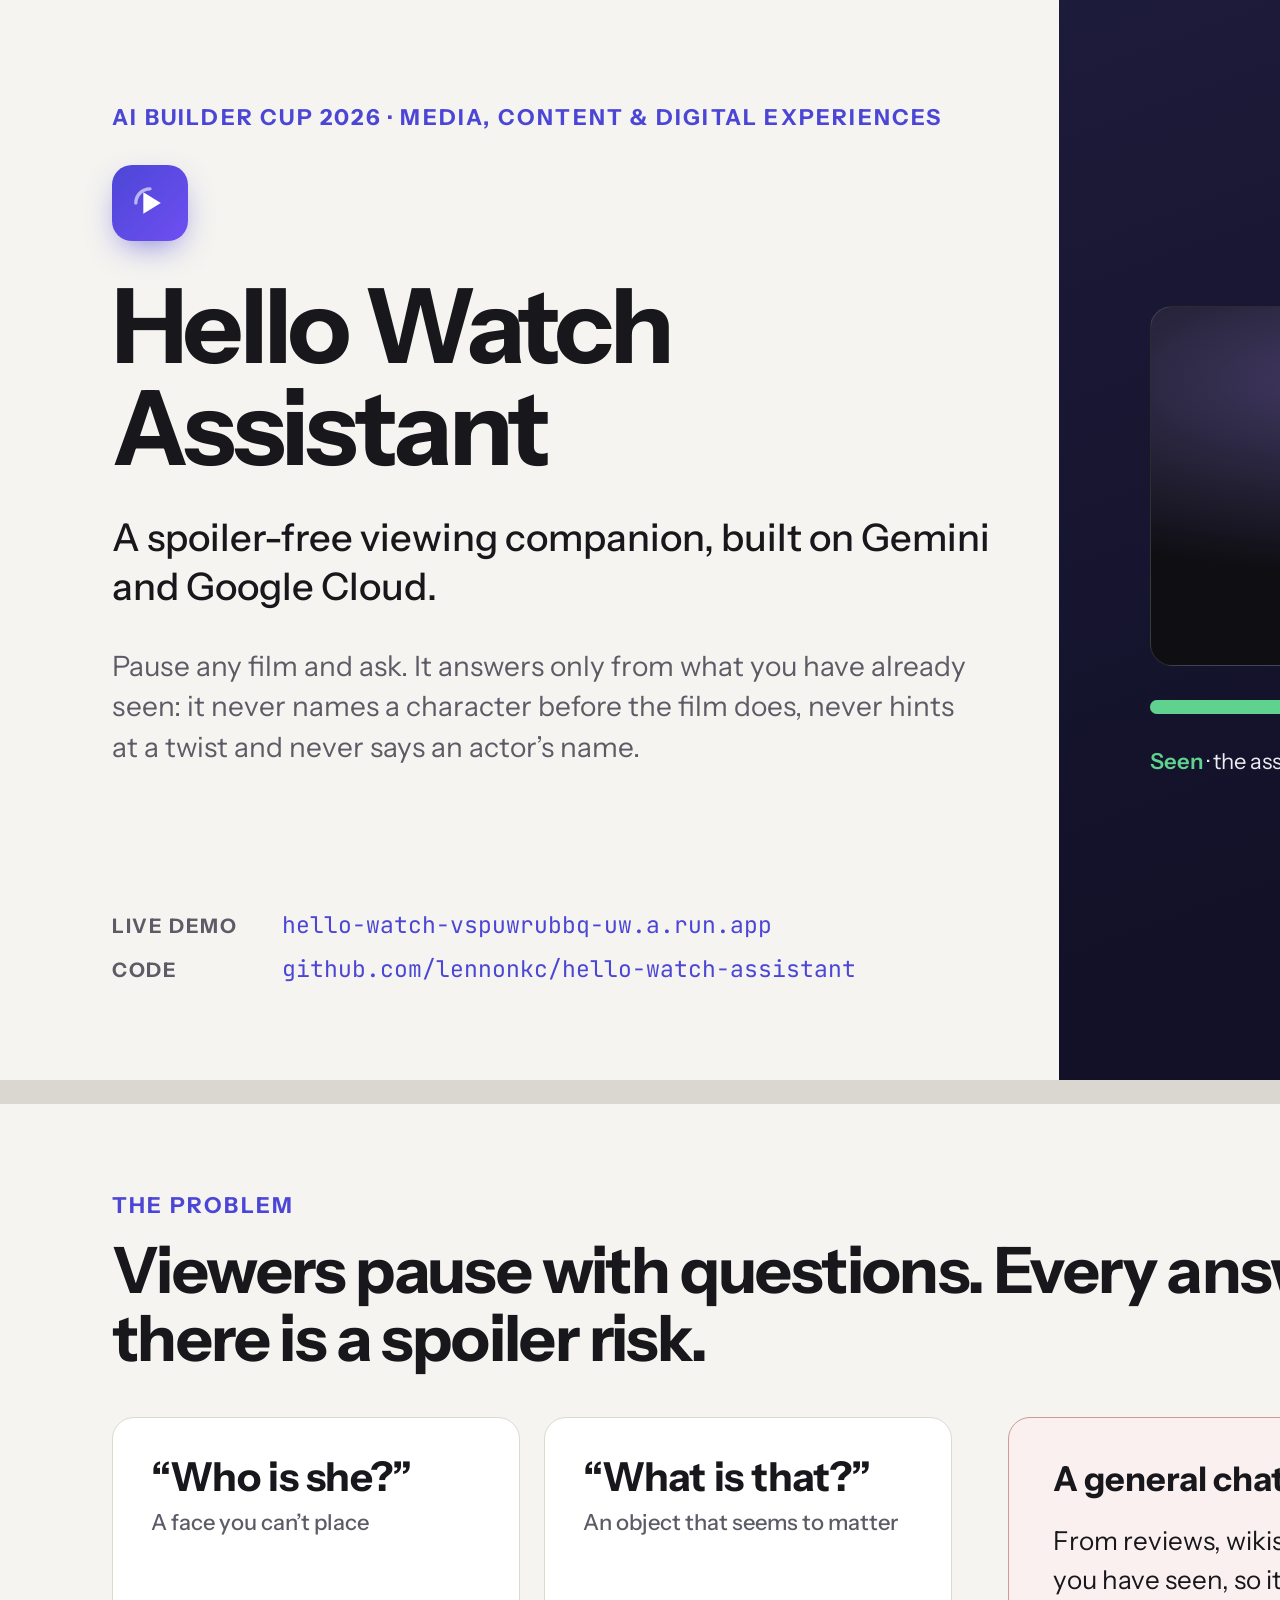
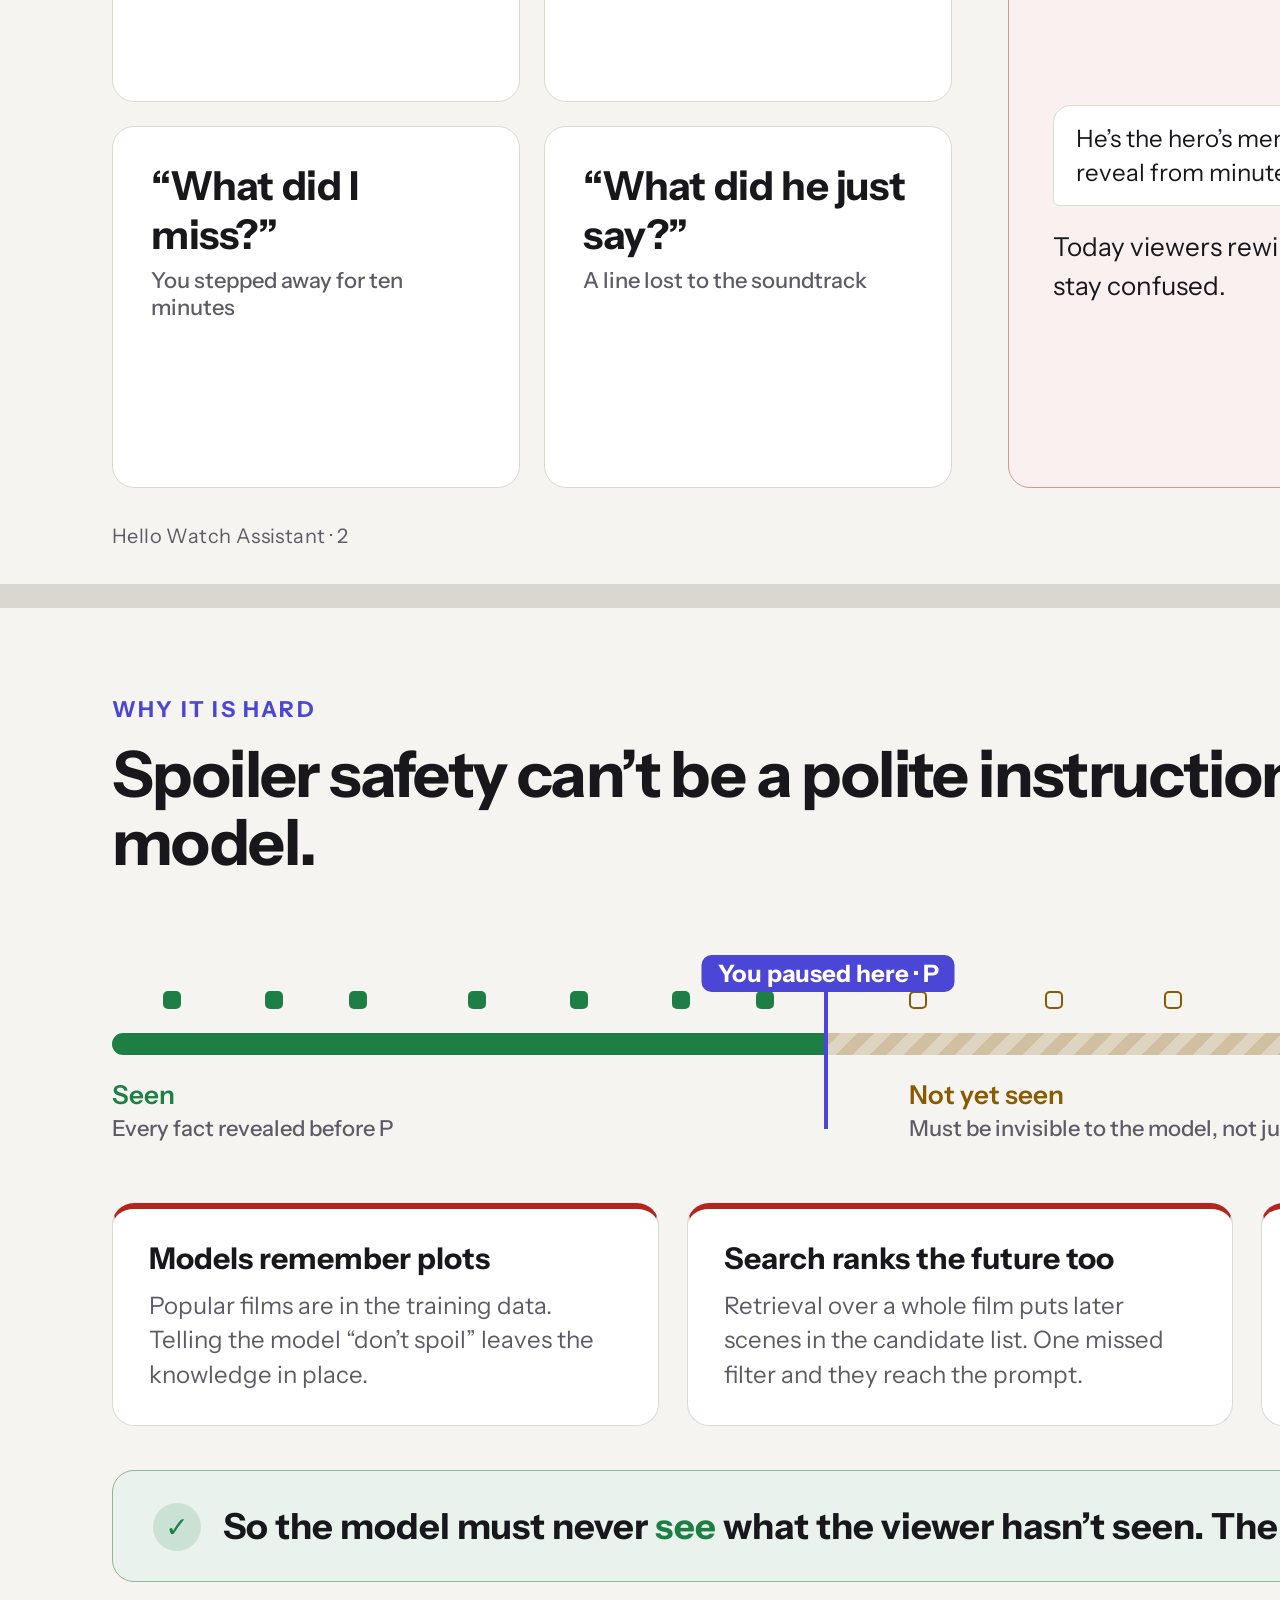
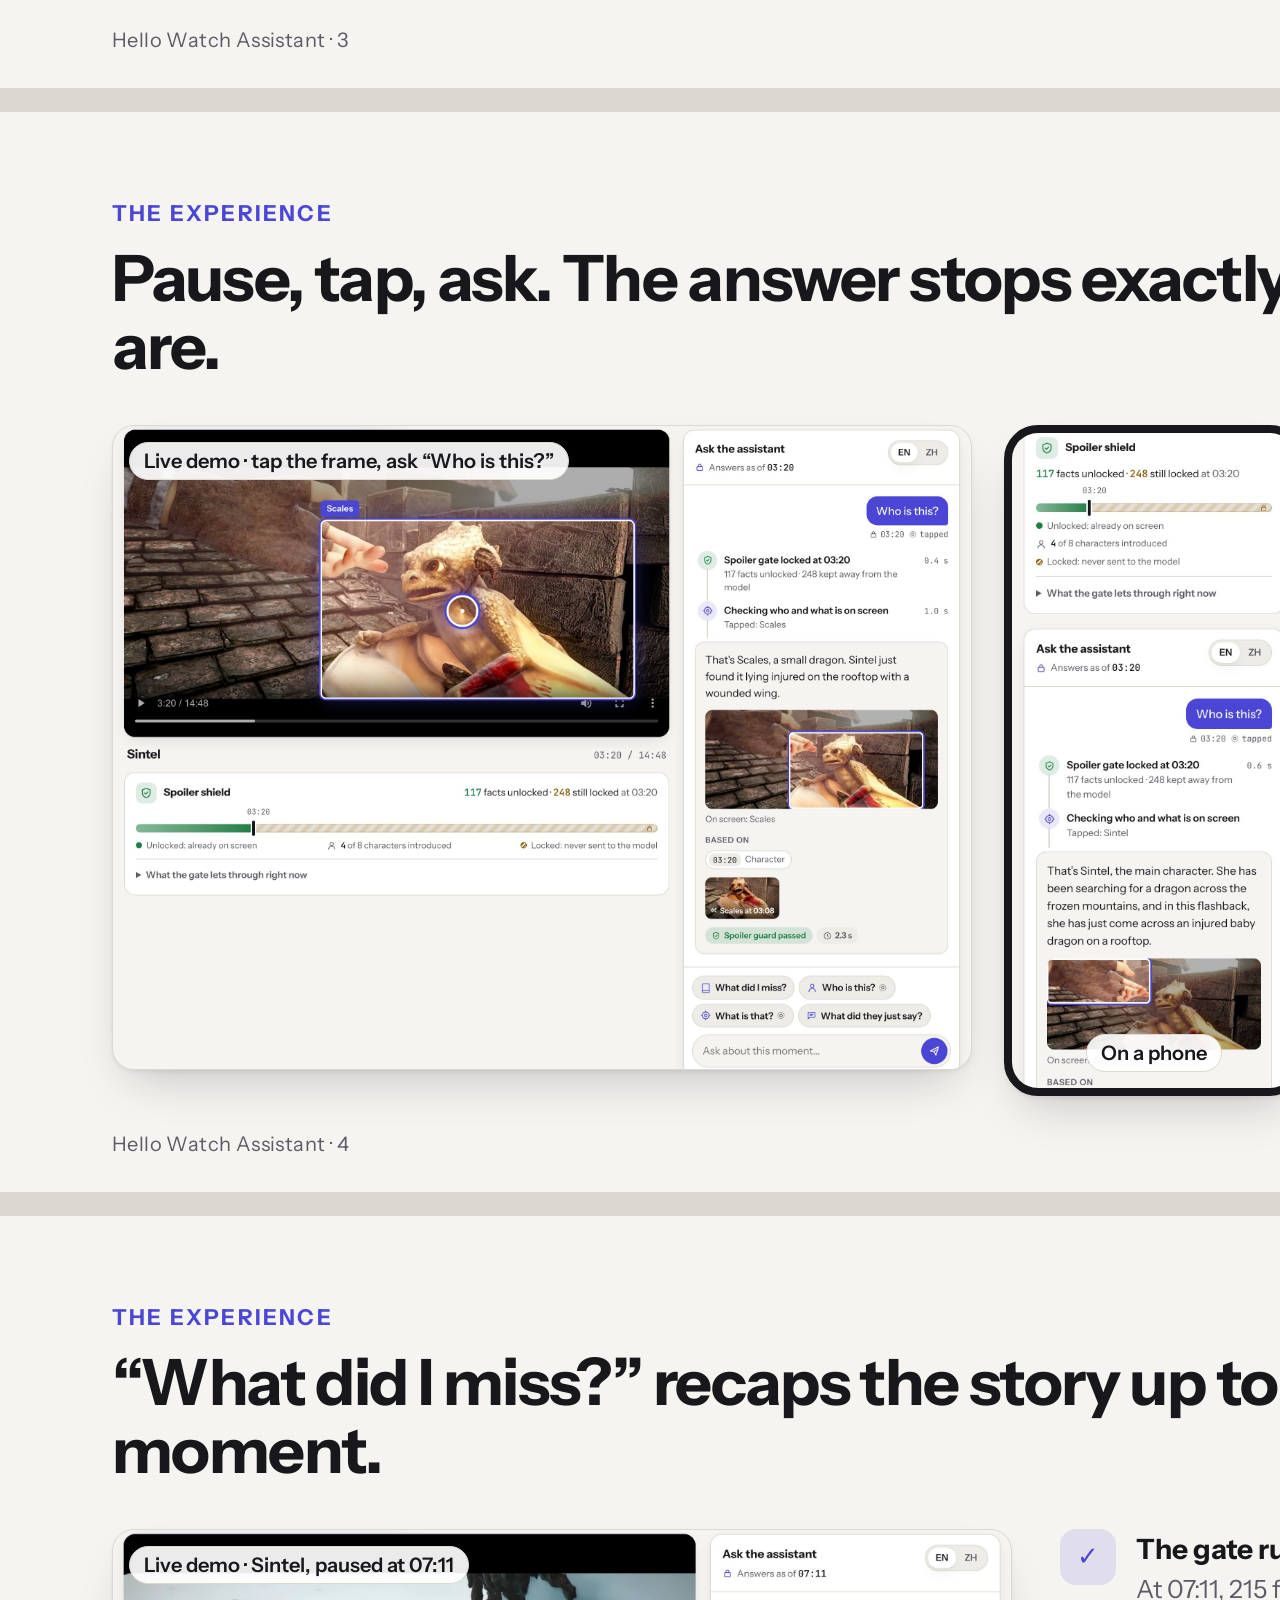
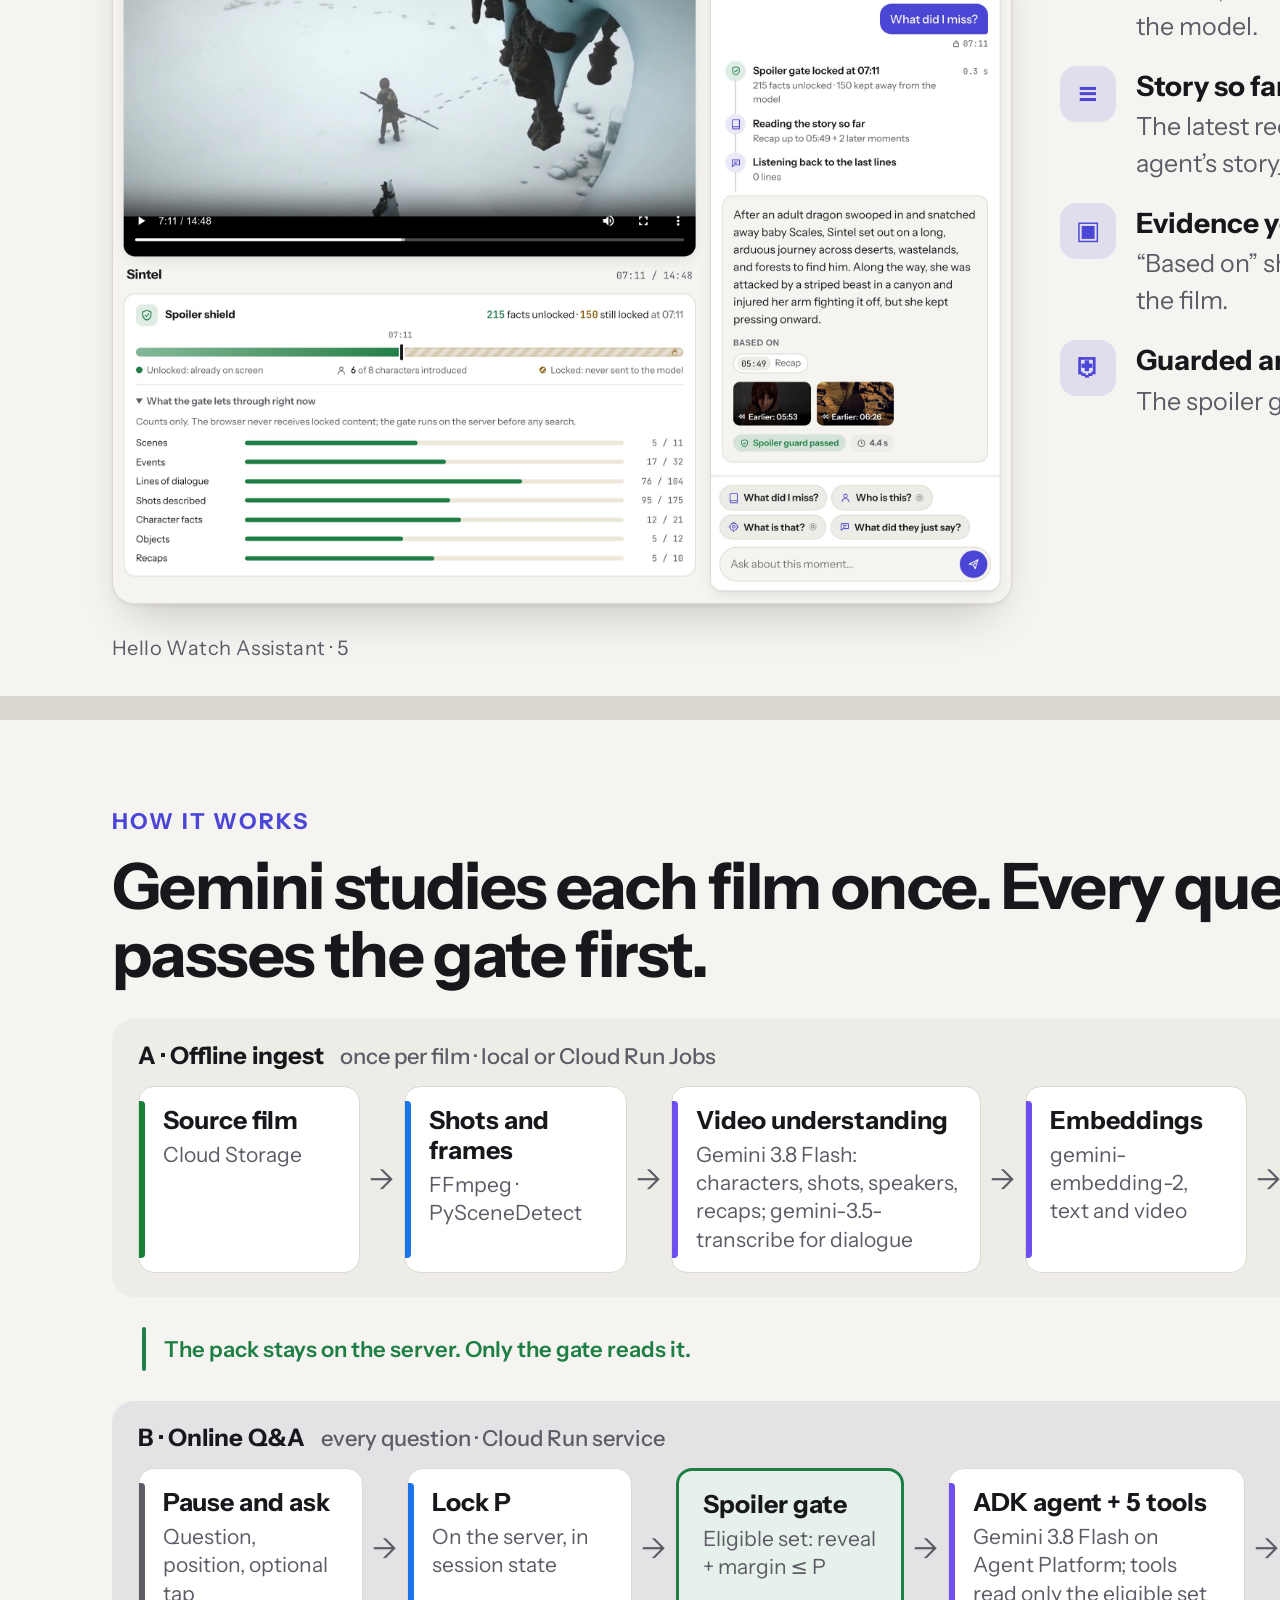
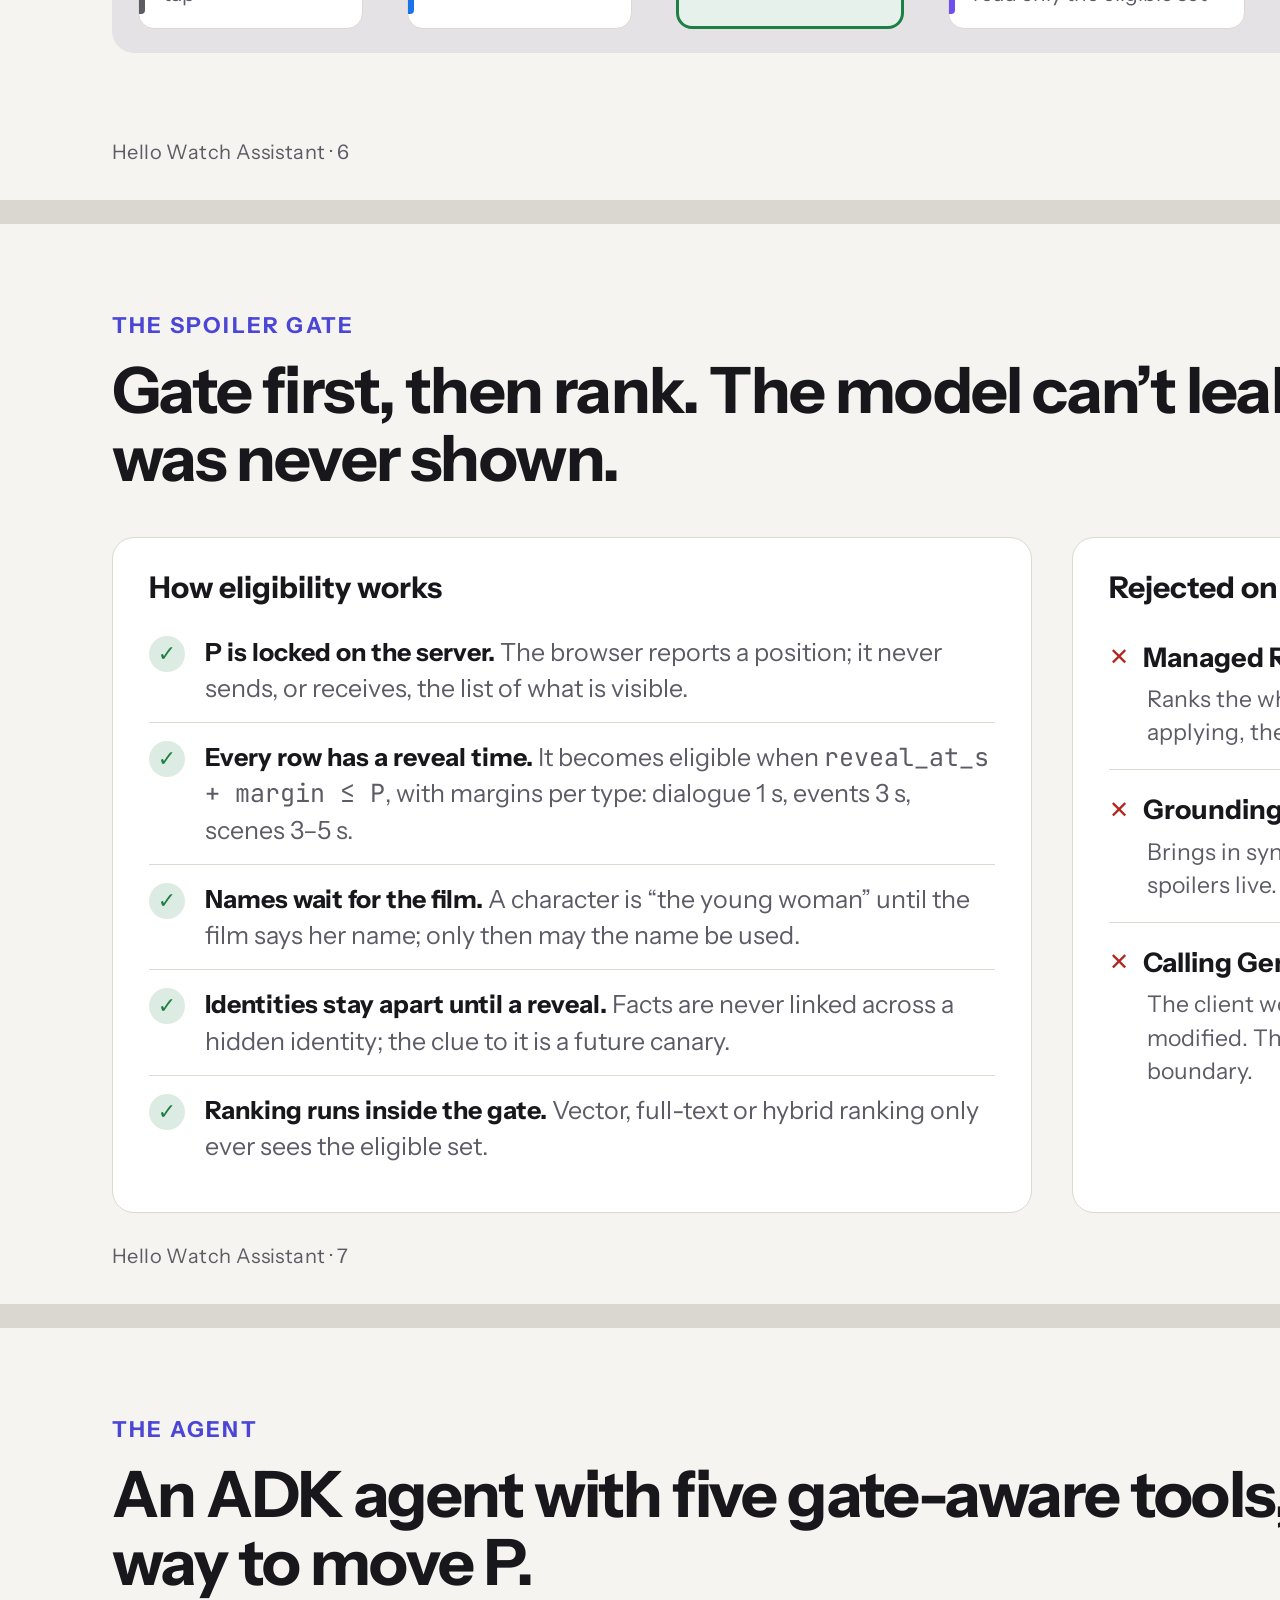
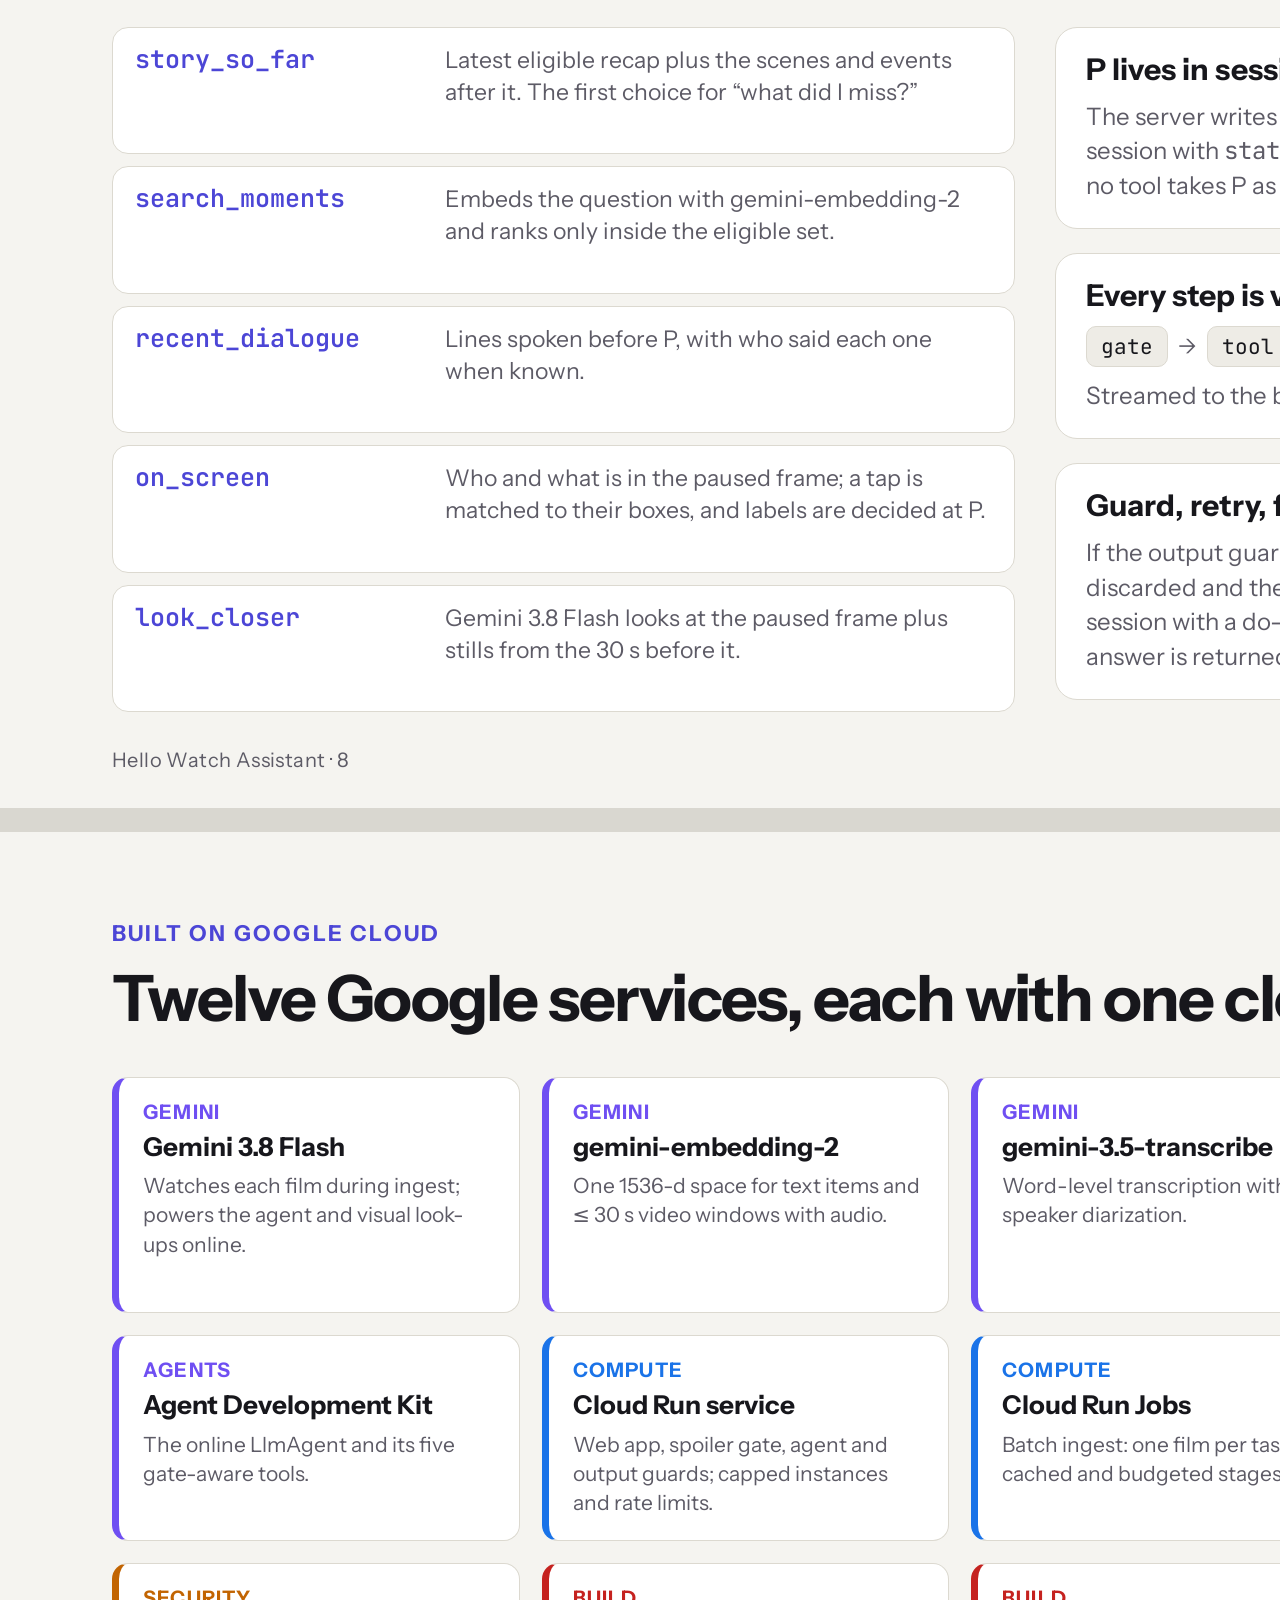
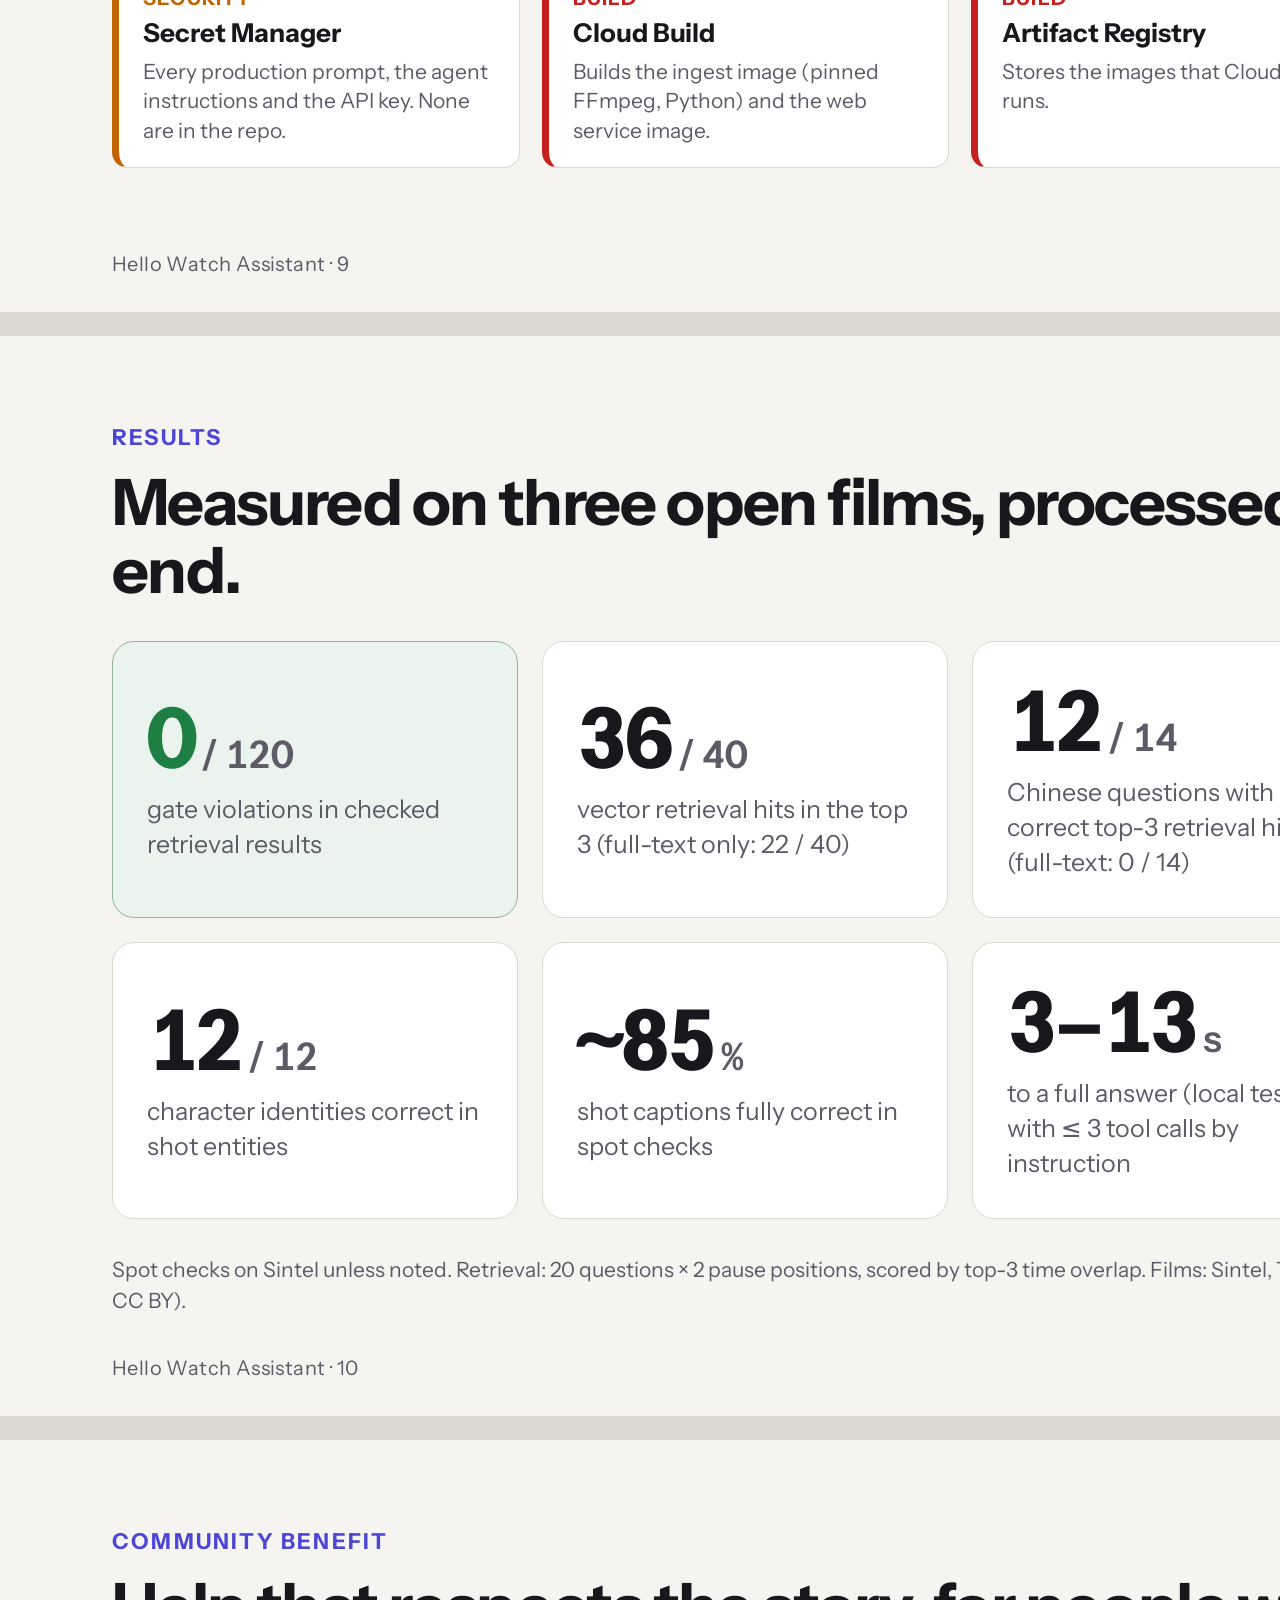
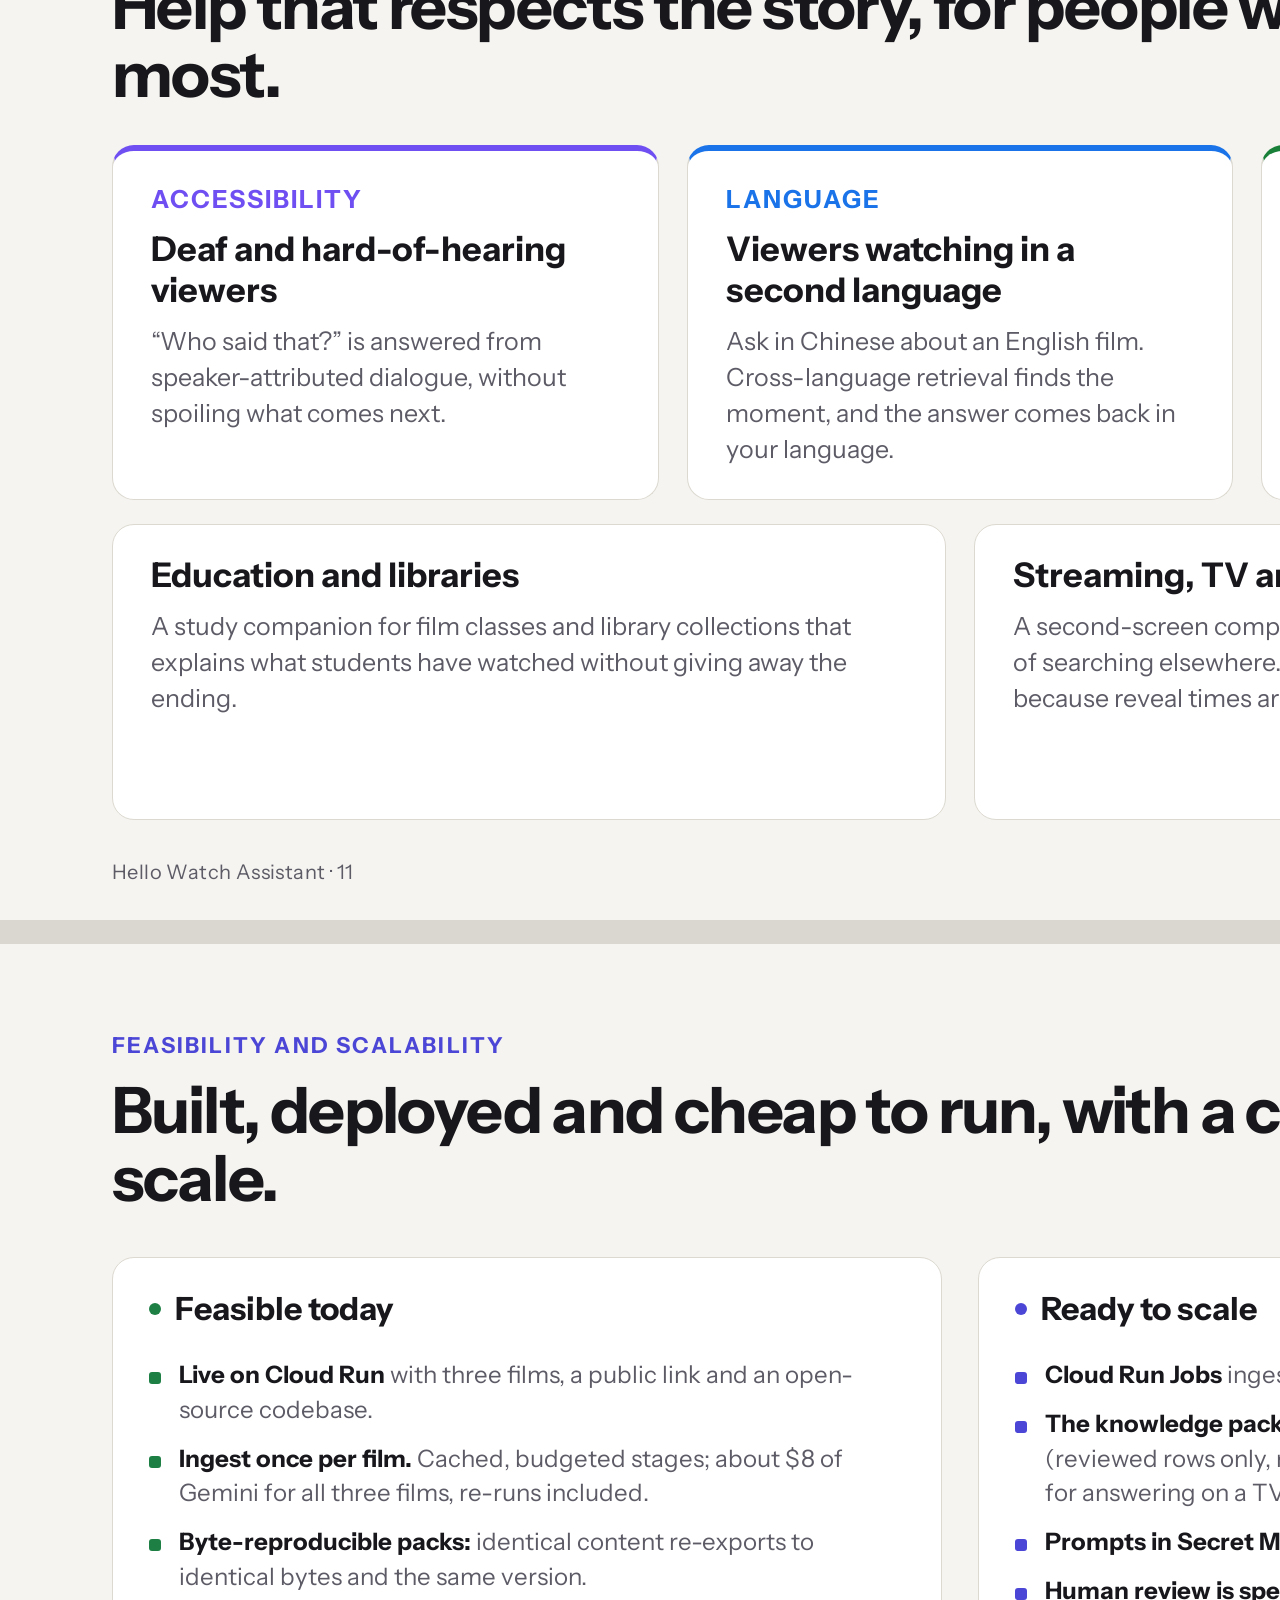
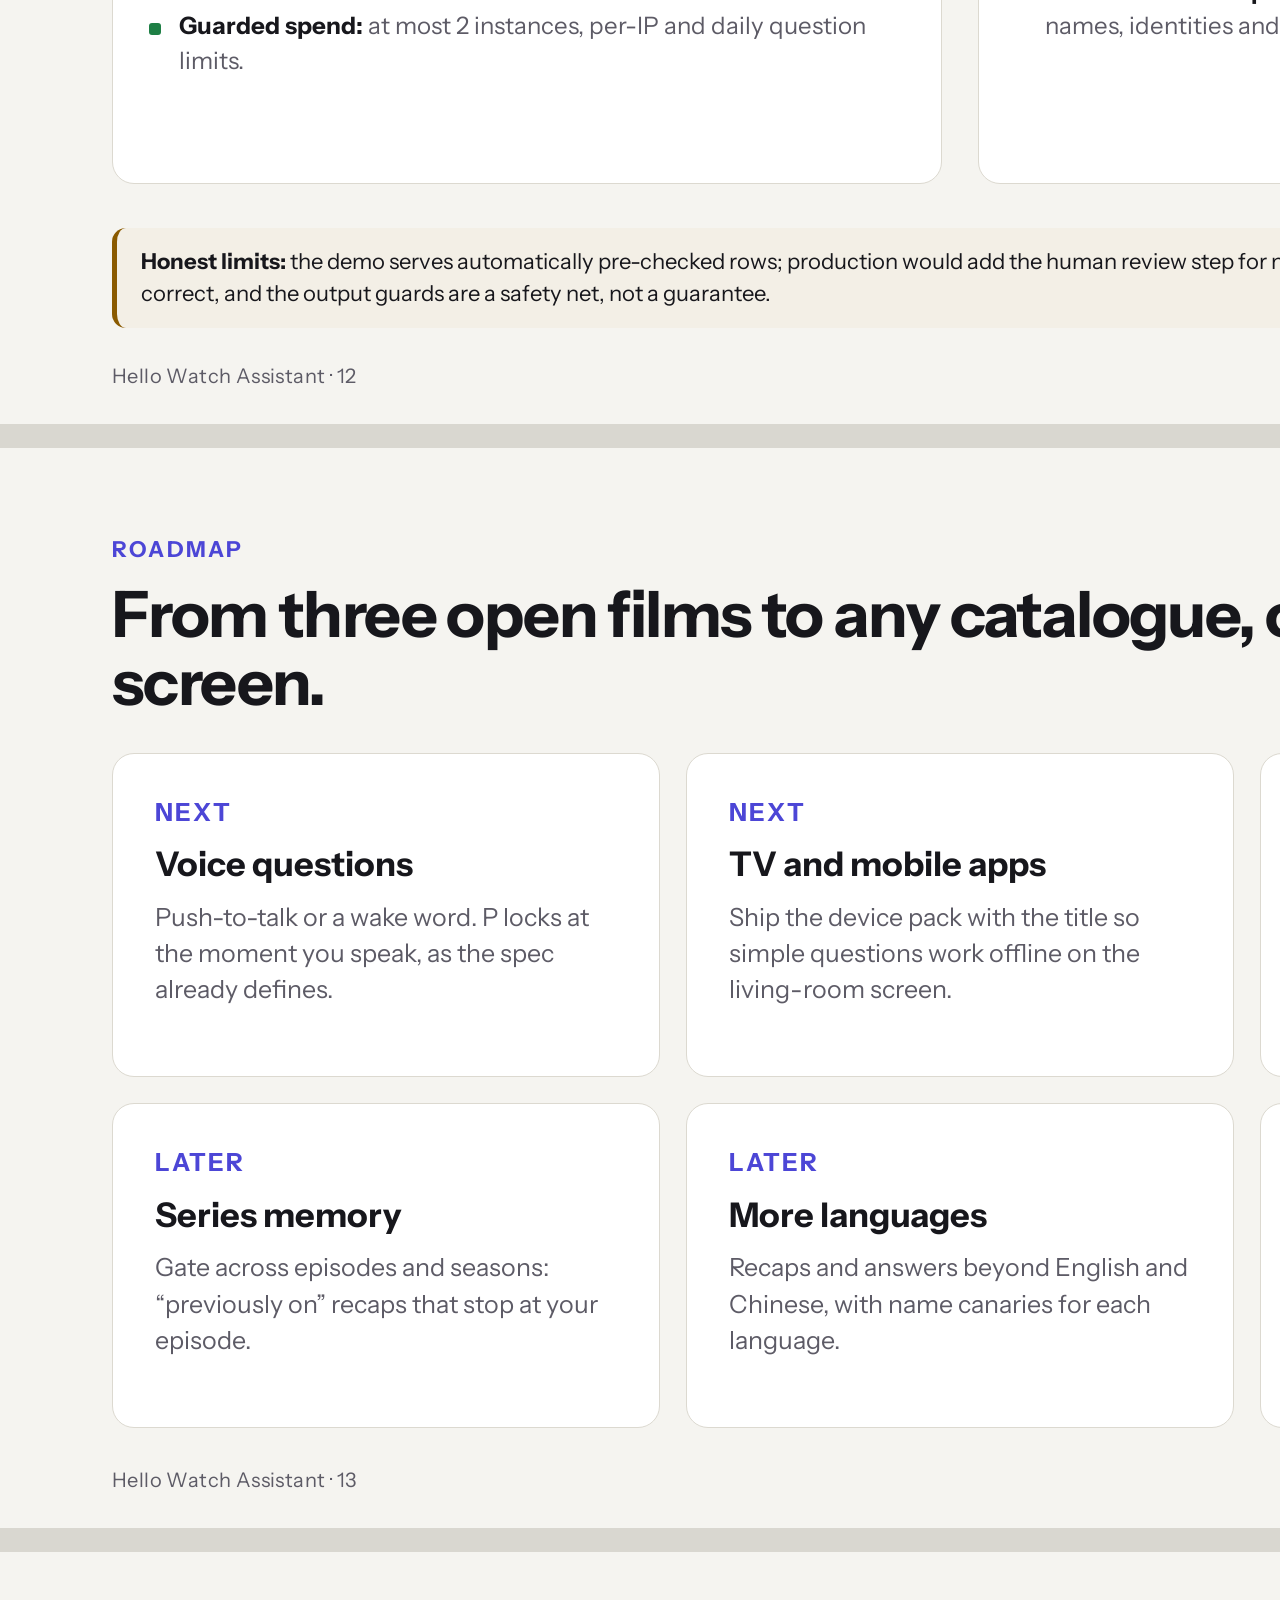
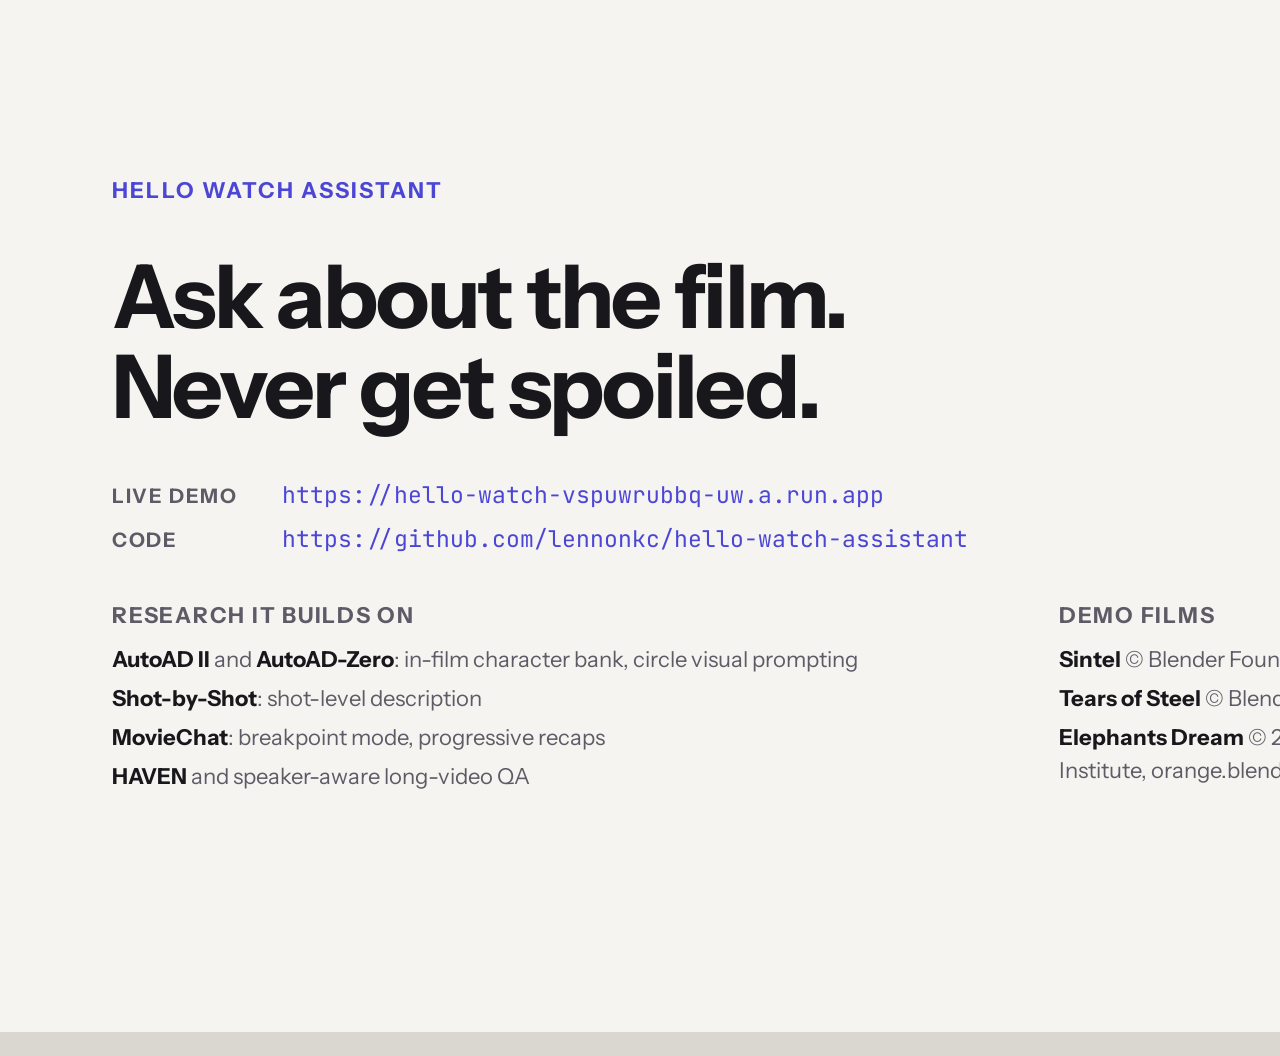
==== docs/deck/deck.html @ f27cdf74 "README screenshots, English pitch deck (PDF + HTML source), neutral spoiler examples in docs - docs/" ====
<!doctype html>
<html lang="en">
<head>
<meta charset="utf-8">
<title>Hello Watch Assistant · Vision Deck</title>
<link rel="preconnect" href="https://fonts.googleapis.com">
<link rel="preconnect" href="https://fonts.gstatic.com" crossorigin>
<link rel="stylesheet" href="https://fonts.googleapis.com/css2?family=Instrument+Sans:wght@400;500;600;700&family=JetBrains+Mono:wght@400;500;600&display=swap">
<style>
/* Vision deck for the AI Builder Cup 2026. One 1920×1080 slide per page; export to PDF with
   docs/deck/export_pdf.py (Playwright page.pdf, print backgrounds, no margins).
   Colours follow web/shared/tokens.css (light theme). */

:root {
  --bg: #f5f4f0;
  --surface: #ffffff;
  --surface-2: #eeece6;
  --border: #dcd9d0;
  --text: #17171c;
  --text-muted: #5d5b66;
  --accent: #4c46d6;
  --accent-contrast: #ffffff;
  --ok: #1e7f45;
  --locked: #8a5a00;
  --warn: #b3261e;
  --gc-gemini: #6f4ff2;
  --gc-run: #1a73e8;
  --gc-storage: #188038;
  --gc-secret: #c26401;
  --gc-build: #c5221f;
  --font-sans: "Instrument Sans", ui-sans-serif, system-ui, -apple-system, "Segoe UI", Roboto, Arial, sans-serif;
  --font-mono: "JetBrains Mono", ui-monospace, SFMono-Regular, Menlo, Consolas, monospace;
  --radius: 22px;
  --radius-sm: 14px;
}

@page { size: 1920px 1080px; margin: 0; }
* { box-sizing: border-box; }
html, body { margin: 0; padding: 0; background: #d9d7d0; }
body {
  font-family: var(--font-sans); color: var(--text);
  -webkit-print-color-adjust: exact; print-color-adjust: exact;
}
h1, h2, h3, h4, p, ul, ol { margin: 0; padding: 0; }
ul, ol { list-style: none; }

.slide {
  position: relative; width: 1920px; height: 1080px; overflow: hidden;
  background: var(--bg); padding: 88px 112px 96px;
  display: flex; flex-direction: column; gap: 44px;
  break-after: page; page-break-after: always;
  margin: 0 auto 24px;
}
.slide:last-child { break-after: auto; page-break-after: auto; }
@media print { .slide { margin: 0; } html, body { background: var(--bg); } }

/* footer: page number + product name */
.slide::after {
  content: "Hello Watch Assistant  ·  " attr(data-n);
  position: absolute; left: 112px; bottom: 36px;
  font-size: 20px; color: var(--text-muted); letter-spacing: .02em;
}
.slide.cover::after, .slide.closing::after { content: none; }

.eyebrow {
  font-size: 22px; font-weight: 700; letter-spacing: .1em; text-transform: uppercase; color: var(--accent);
}
.h1 { font-size: 64px; line-height: 1.06; letter-spacing: -0.025em; font-weight: 700; max-width: 1500px; }
.lead { font-size: 30px; line-height: 1.45; color: var(--text-muted); max-width: 1440px; }
.head { display: grid; gap: 18px; }
.mono { font-family: var(--font-mono); }
.muted { color: var(--text-muted); }
.ok { color: var(--ok); }
.lock { color: var(--locked); }
strong { font-weight: 700; }

.card {
  background: var(--surface); border: 1.5px solid var(--border); border-radius: var(--radius);
  padding: 32px 36px;
}
.grid { display: grid; gap: 28px; }
.g2 { grid-template-columns: repeat(2, minmax(0, 1fr)); }
.g3 { grid-template-columns: repeat(3, minmax(0, 1fr)); }
.g4 { grid-template-columns: repeat(4, minmax(0, 1fr)); }
.fill { flex: 1; min-height: 0; }

.card h3 { font-size: 30px; line-height: 1.2; font-weight: 700; margin-bottom: 12px; }
.card p, .card li { font-size: 24px; line-height: 1.45; color: var(--text-muted); }
.card p + p { margin-top: 12px; }

.pill {
  display: inline-flex; align-items: center; gap: 10px; padding: 8px 18px; border-radius: 999px;
  font-size: 22px; font-weight: 600; background: var(--surface); border: 1.5px solid var(--border);
}
.dot { width: 12px; height: 12px; border-radius: 50%; background: var(--c, var(--text-muted)); flex: none; display: inline-block; }

/* screenshots: placeholder frame behind the image, so a missing file still lays out */
.shot {
  position: relative; margin: 0; border-radius: var(--radius); overflow: hidden;
  background:
    repeating-linear-gradient(135deg, transparent 0 14px, color-mix(in srgb, var(--border) 45%, transparent) 14px 15px),
    var(--surface-2);
  border: 1.5px solid var(--border);
  box-shadow: 0 2px 4px rgb(20 18 30 / .06), 0 24px 48px -20px rgb(20 18 30 / .25);
}
.shot::before {
  content: attr(data-label); position: absolute; inset: 0; display: grid; place-items: center;
  font-size: 22px; color: var(--text-muted); font-family: var(--font-mono); text-align: center; padding: 24px;
}
.shot img { position: relative; display: block; width: 100%; height: 100%; object-fit: cover; object-position: top center; }
.shot figcaption {
  position: absolute; left: 16px; bottom: 16px; z-index: 1;
  font-size: 20px; font-weight: 600; padding: 6px 14px; border-radius: 999px;
  background: rgb(255 255 255 / .92); color: var(--text); border: 1px solid var(--border);
}

/* ── 1 cover ────────────────────────────── */
.cover { padding: 0; flex-direction: row; gap: 0; }
.cover__left { flex: 1.1; padding: 104px 0 96px 112px; display: flex; flex-direction: column; gap: 34px; }
.cover__right {
  flex: 1; position: relative; overflow: hidden;
  background: linear-gradient(160deg, #1d1b3a, #121128 70%);
  display: grid; place-items: center;
}
.brand { display: flex; align-items: center; gap: 22px; }
.brand__mark {
  width: 76px; height: 76px; border-radius: 20px; display: grid; place-items: center; color: #fff;
  background: linear-gradient(135deg, var(--accent), var(--gc-gemini));
  box-shadow: 0 12px 32px -10px color-mix(in srgb, var(--accent) 70%, transparent);
}
.cover h1 { font-size: 104px; line-height: 0.98; letter-spacing: -0.035em; font-weight: 700; }
.cover .sub { font-size: 38px; line-height: 1.3; color: var(--text); max-width: 900px; font-weight: 500; }
.cover .tag { font-size: 28px; color: var(--text-muted); max-width: 860px; line-height: 1.45; }
.links { display: grid; gap: 14px; margin-top: auto; }
.link { display: grid; grid-template-columns: 170px 1fr; align-items: baseline; font-size: 24px; }
.link span:first-child { font-weight: 700; color: var(--text-muted); text-transform: uppercase; letter-spacing: .08em; font-size: 20px; }
.link span:last-child { font-family: var(--font-mono); color: var(--accent); font-size: 23px; }

.scrub { width: 680px; display: grid; gap: 34px; color: #ecebf2; }
.scrub__frame {
  height: 360px; border-radius: 22px; position: relative; overflow: hidden;
  background:
    radial-gradient(120% 90% at 30% 20%, rgb(165 141 255 / .35), transparent 60%),
    radial-gradient(90% 80% at 80% 90%, rgb(95 210 143 / .18), transparent 60%),
    #0e0e13;
  border: 1.5px solid rgb(255 255 255 / .12);
}
.scrub__pause {
  position: absolute; left: 50%; top: 50%; transform: translate(-50%, -50%);
  width: 96px; height: 96px; border-radius: 50%; background: rgb(255 255 255 / .14);
  display: grid; place-items: center;
}
.scrub__q {
  position: absolute; right: 26px; bottom: 26px; padding: 16px 22px; border-radius: 20px 20px 6px 20px;
  background: #fff; color: var(--text); font-size: 26px; font-weight: 600;
}
.scrub__bar { position: relative; height: 14px; border-radius: 999px; background: rgb(240 180 76 / .28); }
.scrub__seen { position: absolute; inset: 0 auto 0 0; width: 46%; border-radius: 999px; background: #5fd28f; }
.scrub__p {
  position: absolute; left: 46%; top: 50%; transform: translate(-50%, -50%);
  width: 34px; height: 34px; border-radius: 50%; background: #fff; border: 5px solid #9d97ff;
}
.scrub__plabel {
  position: absolute; left: 46%; top: -58px; transform: translateX(-50%);
  font-family: var(--font-mono); font-size: 24px; color: #fff; background: #4c46d6; padding: 4px 14px; border-radius: 10px;
}
.scrub__legend { display: flex; justify-content: space-between; font-size: 22px; }
.scrub__legend b { font-weight: 600; }

/* ── 2 problem ─────────────────────────── */
.questions { display: grid; grid-template-columns: repeat(2, minmax(0, 1fr)); gap: 24px; }
.q {
  font-size: 40px; font-weight: 700; letter-spacing: -0.01em; padding: 34px 38px; border-radius: var(--radius);
  background: var(--surface); border: 1.5px solid var(--border); position: relative;
}
.q small { display: block; font-size: 22px; font-weight: 500; color: var(--text-muted); margin-top: 8px; letter-spacing: 0; }
.problem { display: grid; grid-template-columns: 1.05fr 1fr; gap: 56px; flex: 1; align-items: stretch; }
.danger {
  border-radius: var(--radius); padding: 40px 44px; display: flex; flex-direction: column; gap: 22px;
  background: color-mix(in srgb, var(--warn) 7%, var(--surface)); border: 1.5px solid color-mix(in srgb, var(--warn) 35%, var(--border));
}
.danger h3 { font-size: 34px; }
.danger p { font-size: 26px; line-height: 1.5; color: var(--text); }
.chat { display: grid; gap: 14px; margin-top: 4px; }
.bubble { font-size: 24px; line-height: 1.4; padding: 16px 22px; border-radius: 18px; max-width: 88%; }
.bubble.me { justify-self: end; background: var(--accent); color: #fff; border-bottom-right-radius: 6px; }
.bubble.bot { background: var(--surface); border: 1.5px solid var(--border); border-bottom-left-radius: 6px; }
.bubble.bot em { font-style: normal; background: color-mix(in srgb, var(--warn) 18%, transparent); padding: 0 6px; border-radius: 6px; color: var(--warn); font-weight: 600; }

/* ── 3 why hard ─────────────────────────── */
.timeline { position: relative; height: 230px; margin-top: 8px; }
.tl__bar { position: absolute; left: 0; right: 0; top: 104px; height: 22px; border-radius: 999px; overflow: hidden; display: flex; }
.tl__seen { width: 42%; background: var(--ok); }
.tl__future { flex: 1; background: repeating-linear-gradient(135deg, color-mix(in srgb, var(--locked) 30%, var(--surface-2)) 0 12px, color-mix(in srgb, var(--locked) 16%, var(--surface-2)) 12px 24px); }
.tl__p { position: absolute; left: 42%; top: 40px; bottom: 30px; border-left: 4px solid var(--accent); }
.tl__p span {
  position: absolute; top: -14px; left: 0; transform: translateX(-50%); background: var(--accent); color: #fff;
  font-size: 24px; font-weight: 700; padding: 4px 16px; border-radius: 10px; white-space: nowrap;
}
.tl__label { position: absolute; top: 150px; font-size: 26px; font-weight: 600; }
.tl__label small { display: block; font-size: 22px; font-weight: 500; color: var(--text-muted); margin-top: 4px; }
.tl__items { position: absolute; top: 56px; left: 0; right: 0; height: 30px; }
.tl__items i { position: absolute; width: 18px; height: 18px; border-radius: 5px; top: 6px; }
.tl__items i.s { background: var(--ok); }
.tl__items i.f { background: transparent; border: 2.5px solid var(--locked); }
.reasons .card { border-top: 6px solid var(--warn); }
.verdict {
  font-size: 36px; font-weight: 700; padding: 30px 40px; border-radius: var(--radius);
  background: color-mix(in srgb, var(--ok) 10%, var(--surface)); border: 1.5px solid color-mix(in srgb, var(--ok) 40%, var(--border));
  display: flex; align-items: center; gap: 22px;
}

/* ── 4 experience ───────────────────────── */
.exp { display: grid; grid-template-columns: 860px 300px 1fr; gap: 32px; flex: 1; min-height: 0; }
.exp--miss { grid-template-columns: 900px 1fr; gap: 48px; }
.shot--contain { align-self: start; aspect-ratio: 2480 / 1860; }
.shot--contain img { object-fit: cover; object-position: top center; }
.shot--contain figcaption { top: 16px; bottom: auto; }
.shot--phone { align-self: stretch; border-radius: 34px; border: 8px solid #17171c; background: #17171c; }
.shot--phone img { object-fit: cover; object-position: 50% 64%; }
.shot--phone figcaption { left: 50%; transform: translateX(-50%); white-space: nowrap; }
.ok-ico { background: color-mix(in srgb, var(--ok) 14%, transparent); color: var(--ok); }
.feat { display: grid; gap: 22px; align-content: start; }
.feat li {
  display: grid; grid-template-columns: 56px 1fr; gap: 20px; align-items: start;
  font-size: 25px; line-height: 1.45; color: var(--text-muted);
}
.feat li b { display: block; color: var(--text); font-size: 28px; margin-bottom: 2px; }
.ico {
  width: 56px; height: 56px; border-radius: 16px; display: grid; place-items: center; font-size: 26px; font-weight: 700;
  background: color-mix(in srgb, var(--accent) 12%, transparent); color: var(--accent);
}

/* ── 5 how it works ─────────────────────── */
.lane {
  border-radius: var(--radius); padding: 26px 30px 30px; display: grid; gap: 20px;
  background: var(--surface-2);
}
.lane--online { background: color-mix(in srgb, var(--accent) 6%, var(--surface-2)); }
.lane__title { font-size: 24px; font-weight: 700; display: flex; gap: 16px; align-items: baseline; }
.lane__title span { font-weight: 500; color: var(--text-muted); font-size: 22px; }
.flow { display: flex; align-items: stretch; gap: 0; }
.step {
  flex: 1; background: var(--surface); border: 1.5px solid var(--border); border-radius: 16px;
  padding: 18px 20px 18px 24px; position: relative; display: grid; gap: 6px; align-content: start;
}
.step::before { content: ""; position: absolute; left: 0; top: 14px; bottom: 14px; width: 6px; border-radius: 0 4px 4px 0; background: var(--c, var(--text-muted)); }
.step b { font-size: 25px; line-height: 1.2; }
.step span { font-size: 21px; line-height: 1.35; color: var(--text-muted); }
.step--gate { background: color-mix(in srgb, var(--ok) 11%, var(--surface)); border: 3px solid var(--ok); }
.step--gate::before { display: none; }
.step--pack { background: color-mix(in srgb, var(--accent) 9%, var(--surface)); border: 2.5px solid var(--accent); }
.step--pack::before { display: none; }
.arrow { flex: 0 0 44px; display: grid; place-items: center; color: var(--text-muted); font-size: 30px; }
.bridge { display: flex; align-items: center; gap: 18px; padding-left: 30px; font-size: 22px; color: var(--ok); font-weight: 600; }
.bridge::before { content: ""; width: 4px; height: 44px; background: var(--ok); border-radius: 4px; }

/* ── 6 gate ─────────────────────────────── */
.rules li {
  display: grid; grid-template-columns: 40px 1fr; gap: 16px; font-size: 25px; line-height: 1.45; color: var(--text-muted);
  padding: 16px 0; border-bottom: 1.5px solid var(--border);
}
.rules li:last-child { border-bottom: 0; }
.rules li b { color: var(--text); }
.check {
  width: 36px; height: 36px; border-radius: 50%; display: grid; place-items: center; margin-top: 2px;
  background: color-mix(in srgb, var(--ok) 15%, transparent); color: var(--ok); font-weight: 700; font-size: 22px;
}
.rejected li { padding: 20px 0; border-bottom: 1.5px solid var(--border); }
.rejected li:last-child { border-bottom: 0; }
.rejected b { display: flex; gap: 14px; align-items: center; font-size: 27px; color: var(--text); }
.rejected b::before { content: "✕"; color: var(--warn); font-size: 24px; }
.rejected p { font-size: 23px; line-height: 1.45; color: var(--text-muted); margin-top: 6px; padding-left: 38px; }

/* ── 7 agent ────────────────────────────── */
.tools { display: grid; gap: 14px; }
.tool {
  display: grid; grid-template-columns: 290px 1fr; gap: 20px; align-items: baseline;
  padding: 18px 24px; border-radius: 16px; background: var(--surface); border: 1.5px solid var(--border);
}
.tool code { font-family: var(--font-mono); font-size: 25px; font-weight: 600; color: var(--accent); }
.tool span { font-size: 23px; line-height: 1.4; color: var(--text-muted); }
.seq { display: flex; flex-wrap: wrap; gap: 10px; align-items: center; margin-top: 6px; }
.seq span {
  font-family: var(--font-mono); font-size: 21px; padding: 6px 14px; border-radius: 10px;
  background: var(--surface-2); border: 1.5px solid var(--border); color: var(--text);
}
.seq i { font-style: normal; color: var(--text-muted); font-size: 22px; }

/* ── 8 tech map ─────────────────────────── */
.tech { display: grid; grid-template-columns: repeat(4, minmax(0, 1fr)); gap: 22px; flex: 1; align-content: start; }
.svc {
  background: var(--surface); border: 1.5px solid var(--border); border-left: 7px solid var(--c);
  border-radius: 16px; padding: 22px 24px; display: grid; gap: 8px; align-content: start;
}
.svc b { font-size: 26px; line-height: 1.2; }
.svc span { font-size: 21px; line-height: 1.4; color: var(--text-muted); }
.svc em { font-style: normal; font-size: 20px; font-weight: 700; color: var(--c); text-transform: uppercase; letter-spacing: .06em; }

/* ── 9 results ──────────────────────────── */
.stats { display: grid; grid-template-columns: repeat(4, minmax(0, 1fr)); gap: 24px; }
.stat {
  background: var(--surface); border: 1.5px solid var(--border); border-radius: var(--radius);
  padding: 30px 32px; display: grid; gap: 10px; align-content: start;
}
.stat .v { font-size: 76px; font-weight: 700; letter-spacing: -0.035em; line-height: 1; font-variant-numeric: tabular-nums; }
.stat .v small { font-size: 32px; font-weight: 600; color: var(--text-muted); letter-spacing: 0; }
.stat p { font-size: 23px; line-height: 1.4; color: var(--text-muted); }
.stat.hero { background: color-mix(in srgb, var(--ok) 9%, var(--surface)); border-color: color-mix(in srgb, var(--ok) 40%, var(--border)); }
.stat.hero .v { color: var(--ok); }
.note { font-size: 21px; color: var(--text-muted); line-height: 1.45; }

/* ── 10 community ───────────────────────── */
.who .card { display: grid; gap: 12px; align-content: start; border-top: 6px solid var(--c); }
.who .card h3 { margin-bottom: 0; }
.who .tag { font-size: 20px; font-weight: 700; text-transform: uppercase; letter-spacing: .08em; color: var(--c); }

/* ── 11 feasibility ─────────────────────── */
.two { display: grid; grid-template-columns: 1fr 1fr; gap: 36px; flex: 1; min-height: 0; }
.col { display: grid; gap: 18px; align-content: start; }
.col h3 { font-size: 32px; display: flex; gap: 14px; align-items: center; }
.bul li {
  position: relative; padding-left: 30px; font-size: 24px; line-height: 1.45; color: var(--text-muted); margin-bottom: 14px;
}
.bul li::before { content: ""; position: absolute; left: 0; top: 14px; width: 12px; height: 12px; border-radius: 3px; background: var(--c, var(--accent)); }
.bul li b { color: var(--text); }
.honest {
  font-size: 22px; line-height: 1.45; padding: 18px 24px; border-radius: var(--radius-sm);
  background: color-mix(in srgb, var(--locked) 10%, var(--surface)); border-left: 5px solid var(--locked); color: var(--text);
}

/* ── 12 roadmap ─────────────────────────── */
.road { display: grid; grid-template-columns: repeat(3, minmax(0, 1fr)); gap: 26px; flex: 1; align-content: start; }
.road .card { display: grid; gap: 10px; align-content: start; }
.road .when { font-size: 20px; font-weight: 700; letter-spacing: .08em; text-transform: uppercase; color: var(--accent); }
.road .card h3 { margin-bottom: 0; }

/* density variants */
.slide.tight { gap: 30px; }
.slide.roomy { gap: 36px; padding-bottom: 100px; }
.tight .tools { gap: 12px; }
.tight .tool { padding: 14px 22px; }
.tight .card { padding: 24px 30px; }
.tight .lane { gap: 16px; padding: 22px 26px 24px; }
.roomy .stats { flex: 1; grid-auto-rows: 1fr; }
.roomy .stat { padding: 26px 34px; align-content: center; gap: 12px; }
.roomy .stat .v { font-size: 84px; }
.roomy .stat .v small { font-size: 38px; }
.roomy .stat p { font-size: 25px; }
.who-wrap { flex: 1; min-height: 0; display: grid; grid-template-rows: 1.2fr 1fr; gap: 24px; }
.roomy .who .card, .who-wrap .g2 .card { padding: 30px 38px; }
.roomy .card h3 { font-size: 34px; }
.roomy .card p { font-size: 25px; }
.roomy .road { grid-auto-rows: 1fr; }
.roomy .road .card { padding: 40px 42px; gap: 14px; }

/* ── 13 closing ─────────────────────────── */
.closing { justify-content: center; gap: 48px; }
.closing h2 { font-size: 88px; line-height: 1.02; letter-spacing: -0.03em; }
.credits { display: grid; grid-template-columns: 1.2fr 1fr; gap: 48px; }
.credits h4 { font-size: 22px; letter-spacing: .08em; text-transform: uppercase; color: var(--text-muted); margin-bottom: 14px; }
.credits li { font-size: 22px; line-height: 1.5; color: var(--text-muted); margin-bottom: 6px; }
.credits li b { color: var(--text); }
</style>
</head>
<body>

<!-- 1 · Cover -->
<section class="slide cover" data-n="1">
  <div class="cover__left">
    <p class="eyebrow">AI Builder Cup 2026 · Media, Content &amp; Digital Experiences</p>
    <div class="brand">
      <span class="brand__mark"><svg width="40" height="40" viewBox="0 0 24 24" fill="none"><path d="M8 5.5v13l10.5-6.5z" fill="currentColor"/><path d="M3.5 12a8.5 8.5 0 0 1 8.5-8.5" stroke="currentColor" stroke-width="2" stroke-linecap="round" opacity=".6"/></svg></span>
    </div>
    <h1>Hello Watch<br>Assistant</h1>
    <p class="sub">A spoiler-free viewing companion, built on Gemini and Google Cloud.</p>
    <p class="tag">Pause any film and ask. It answers only from what you have already seen: it never names a character before the film does, never hints at a twist and never says an actor’s name.</p>
    <div class="links">
      <div class="link"><span>Live demo</span><span>hello-watch-vspuwrubbq-uw.a.run.app</span></div>
      <div class="link"><span>Code</span><span>github.com/lennonkc/hello-watch-assistant</span></div>
    </div>
  </div>
  <div class="cover__right">
    <div class="scrub" aria-hidden="true">
      <div class="scrub__frame">
        <div class="scrub__pause"><svg width="40" height="40" viewBox="0 0 24 24"><rect x="6" y="5" width="4" height="14" rx="1" fill="#fff"/><rect x="14" y="5" width="4" height="14" rx="1" fill="#fff"/></svg></div>
        <div class="scrub__q">Who is she?</div>
      </div>
      <div class="scrub__bar"><div class="scrub__seen"></div><div class="scrub__plabel">P</div><div class="scrub__p"></div></div>
      <div class="scrub__legend"><span><b style="color:#5fd28f">Seen</b> · the assistant may use it</span><span><b style="color:#f0b44c">Not yet</b> · locked</span></div>
    </div>
  </div>
</section>

<!-- 2 · Problem -->
<section class="slide" data-n="2">
  <div class="head">
    <p class="eyebrow">The problem</p>
    <h2 class="h1">Viewers pause with questions. Every answer out there is a spoiler risk.</h2>
  </div>
  <div class="problem">
    <div class="questions">
      <div class="q">“Who is she?”<small>A face you can’t place</small></div>
      <div class="q">“What is that?”<small>An object that seems to matter</small></div>
      <div class="q">“What did I miss?”<small>You stepped away for ten minutes</small></div>
      <div class="q">“What did he just say?”<small>A line lost to the soundtrack</small></div>
    </div>
    <div class="danger">
      <h3>A general chatbot knows the whole film</h3>
      <p>From reviews, wikis and its training data. It cannot tell what you have seen, so it answers with everything it knows.</p>
      <div class="chat">
        <div class="bubble me">Who is the old man? (minute 12)</div>
        <div class="bubble bot">He’s the hero’s mentor, who <em>turns out to be</em> … — the reveal from minute 80.</div>
      </div>
      <p>Today viewers rewind, search the web and risk spoilers, or stay confused.</p>
    </div>
  </div>
</section>

<!-- 3 · Why it's hard -->
<section class="slide" data-n="3">
  <div class="head">
    <p class="eyebrow">Why it is hard</p>
    <h2 class="h1">Spoiler safety can’t be a polite instruction to the model.</h2>
  </div>
  <div class="timeline" aria-hidden="true">
    <div class="tl__items">
      <i class="s" style="left:3%"></i><i class="s" style="left:9%"></i><i class="s" style="left:14%"></i><i class="s" style="left:21%"></i>
      <i class="s" style="left:27%"></i><i class="s" style="left:33%"></i><i class="s" style="left:38%"></i>
      <i class="f" style="left:47%"></i><i class="f" style="left:55%"></i><i class="f" style="left:62%"></i><i class="f" style="left:70%"></i>
      <i class="f" style="left:78%"></i><i class="f" style="left:86%"></i><i class="f" style="left:94%"></i>
    </div>
    <div class="tl__bar"><div class="tl__seen"></div><div class="tl__future"></div></div>
    <div class="tl__p"><span>You paused here · P</span></div>
    <div class="tl__label ok" style="left:0">Seen<small>Every fact revealed before P</small></div>
    <div class="tl__label lock" style="left:47%">Not yet seen<small>Must be invisible to the model, not just “not mentioned”</small></div>
  </div>
  <div class="grid g3 reasons">
    <div class="card"><h3>Models remember plots</h3><p>Popular films are in the training data. Telling the model “don’t spoil” leaves the knowledge in place.</p></div>
    <div class="card"><h3>Search ranks the future too</h3><p>Retrieval over a whole film puts later scenes in the candidate list. One missed filter and they reach the prompt.</p></div>
    <div class="card"><h3>Leaks look like good answers</h3><p>A spoiled answer reads fluently and confidently. Nothing in the output signals that something went wrong.</p></div>
  </div>
  <div class="verdict"><span class="check" style="width:48px;height:48px;font-size:28px">✓</span><span>So the model must never <em style="font-style:normal;color:var(--ok)">see</em> what the viewer hasn’t seen. The gate has to be structural.</span></div>
</section>

<!-- 4 · Experience -->
<section class="slide" data-n="4">
  <div class="head">
    <p class="eyebrow">The experience</p>
    <h2 class="h1">Pause, tap, ask. The answer stops exactly where you are.</h2>
  </div>
  <div class="exp">
    <figure class="shot shot--contain" data-label="docs/images/live-demo-answer.jpg"><img src="../images/live-demo-answer.jpg" alt="Live demo: the viewer taps the paused frame and asks who this is" onerror="this.remove()"><figcaption>Live demo · tap the frame, ask “Who is this?”</figcaption></figure>
    <figure class="shot shot--phone" data-label="docs/images/mobile.jpg"><img src="../images/mobile.jpg" alt="The same answer on a phone" onerror="this.remove()"><figcaption>On a phone</figcaption></figure>
    <ul class="feat">
      <li><span class="ico">?</span><div><b>Four everyday questions</b>Who someone is, what an object is, the story so far, and the line you just missed.</div></li>
      <li><span class="ico">⌖</span><div><b>Tap the frame</b>The tap picks the person or object; the answer draws a box around them.</div></li>
      <li><span class="ico">↻</span><div><b>See how it answered</b>Each step streams in live, with evidence frames all from before P.</div></li>
      <li><span class="ico">Aa</span><div><b>English and Chinese</b>Ask and get answers in either language.</div></li>
    </ul>
  </div>
</section>

<!-- 5 · What did I miss -->
<section class="slide" data-n="5">
  <div class="head">
    <p class="eyebrow">The experience</p>
    <h2 class="h1">“What did I miss?” recaps the story up to your exact moment.</h2>
  </div>
  <div class="exp exp--miss">
    <figure class="shot shot--contain" data-label="docs/images/live-demo-miss.jpg"><img src="../images/live-demo-miss.jpg" alt="Live demo: what did I miss, with the spoiler shield counts" onerror="this.remove()"><figcaption>Live demo · Sintel, paused at 07:11</figcaption></figure>
    <ul class="feat">
      <li><span class="ico ok-ico">✓</span><div><b>The gate runs first</b>At 07:11, 215 facts are unlocked and 150 are kept away from the model.</div></li>
      <li><span class="ico">≡</span><div><b>Story so far</b>The latest recap plus what happened since, read by the agent’s story_so_far tool.</div></li>
      <li><span class="ico">▣</span><div><b>Evidence you can check</b>“Based on” shows the recap time and frames from earlier in the film.</div></li>
      <li><span class="ico ok-ico">⛨</span><div><b>Guarded and fast</b>The spoiler guard passed; this answer took 4.4 s.</div></li>
    </ul>
  </div>
</section>

<!-- 6 · How it works -->
<section class="slide tight" data-n="6">
  <div class="head">
    <p class="eyebrow">How it works</p>
    <h2 class="h1">Gemini studies each film once. Every question then passes the gate first.</h2>
  </div>
  <div class="lane">
    <p class="lane__title">A · Offline ingest <span>once per film · local or Cloud Run Jobs</span></p>
    <div class="flow">
      <div class="step" style="--c:var(--gc-storage)"><b>Source film</b><span>Cloud Storage</span></div>
      <div class="arrow">→</div>
      <div class="step" style="--c:var(--gc-run)"><b>Shots and frames</b><span>FFmpeg · PySceneDetect</span></div>
      <div class="arrow">→</div>
      <div class="step" style="--c:var(--gc-gemini); flex:1.5"><b>Video understanding</b><span>Gemini 3.8 Flash: characters, shots, speakers, recaps; gemini-3.5-transcribe for dialogue</span></div>
      <div class="arrow">→</div>
      <div class="step" style="--c:var(--gc-gemini)"><b>Embeddings</b><span>gemini-embedding-2, text and video</span></div>
      <div class="arrow">→</div>
      <div class="step" style="--c:var(--gc-run)"><b>Builder checks</b><span>11 automated checks</span></div>
      <div class="arrow">→</div>
      <div class="step step--pack"><b>Knowledge pack</b><span>SQLite, a reveal time on every row</span></div>
    </div>
  </div>
  <div class="bridge">The pack stays on the server. Only the gate reads it.</div>
  <div class="lane lane--online">
    <p class="lane__title">B · Online Q&amp;A <span>every question · Cloud Run service</span></p>
    <div class="flow">
      <div class="step" style="--c:var(--text-muted)"><b>Pause and ask</b><span>Question, position, optional tap</span></div>
      <div class="arrow">→</div>
      <div class="step" style="--c:var(--gc-run)"><b>Lock P</b><span>On the server, in session state</span></div>
      <div class="arrow">→</div>
      <div class="step step--gate"><b>Spoiler gate</b><span>Eligible set: reveal + margin ≤ P</span></div>
      <div class="arrow">→</div>
      <div class="step" style="--c:var(--gc-gemini); flex:1.4"><b>ADK agent + 5 tools</b><span>Gemini 3.8 Flash on Agent Platform; tools read only the eligible set</span></div>
      <div class="arrow">→</div>
      <div class="step" style="--c:var(--gc-run)"><b>Output guards</b><span>Names, canaries, visibility</span></div>
      <div class="arrow">→</div>
      <div class="step" style="--c:var(--gc-run)"><b>Streamed answer</b><span>Server-Sent Events</span></div>
    </div>
  </div>
</section>

<!-- 7 · The gate -->
<section class="slide" data-n="7">
  <div class="head">
    <p class="eyebrow">The spoiler gate</p>
    <h2 class="h1">Gate first, then rank. The model can’t leak what it was never shown.</h2>
  </div>
  <div class="grid" style="grid-template-columns: 1.25fr 1fr; gap: 40px; flex: 1">
    <div class="card">
      <h3>How eligibility works</h3>
      <ul class="rules">
        <li><span class="check">✓</span><div><b>P is locked on the server.</b> The browser reports a position; it never sends, or receives, the list of what is visible.</div></li>
        <li><span class="check">✓</span><div><b>Every row has a reveal time.</b> It becomes eligible when <span class="mono">reveal_at_s + margin ≤ P</span>, with margins per type: dialogue 1 s, events 3 s, scenes 3–5 s.</div></li>
        <li><span class="check">✓</span><div><b>Names wait for the film.</b> A character is “the young woman” until the film says her name; only then may the name be used.</div></li>
        <li><span class="check">✓</span><div><b>Identities stay apart until a reveal.</b> Facts are never linked across a hidden identity; the clue to it is a future canary.</div></li>
        <li><span class="check">✓</span><div><b>Ranking runs inside the gate.</b> Vector, full-text or hybrid ranking only ever sees the eligible set.</div></li>
      </ul>
    </div>
    <div class="card">
      <h3>Rejected on purpose</h3>
      <ul class="rejected">
        <li><b>Managed RAG with metadata filters</b><p>Ranks the whole film, then filters. If the filter silently stops applying, the result is a spoiler.</p></li>
        <li><b>Grounding with online search</b><p>Brings in synopses, reviews and wikis: exactly where spoilers live.</p></li>
        <li><b>Calling Gemini from the browser</b><p>The client would need the evidence, and a client can be modified. The gate must run behind the server’s trust boundary.</p></li>
      </ul>
    </div>
  </div>
</section>

<!-- 8 · ADK agent -->
<section class="slide tight" data-n="8">
  <div class="head">
    <p class="eyebrow">The agent</p>
    <h2 class="h1">An ADK agent with five gate-aware tools, and no way to move P.</h2>
  </div>
  <div class="grid" style="grid-template-columns: 1.2fr 1fr; gap: 40px; flex: 1">
    <div class="tools">
      <div class="tool"><code>story_so_far</code><span>Latest eligible recap plus the scenes and events after it. The first choice for “what did I miss?”</span></div>
      <div class="tool"><code>search_moments</code><span>Embeds the question with gemini-embedding-2 and ranks only inside the eligible set.</span></div>
      <div class="tool"><code>recent_dialogue</code><span>Lines spoken before P, with who said each one when known.</span></div>
      <div class="tool"><code>on_screen</code><span>Who and what is in the paused frame; a tap is matched to their boxes, and labels are decided at P.</span></div>
      <div class="tool"><code>look_closer</code><span>Gemini 3.8 Flash looks at the paused frame plus stills from the 30 s before it.</span></div>
    </div>
    <div class="grid" style="gap: 24px; align-content: start">
      <div class="card">
        <h3>P lives in session state</h3>
        <p>The server writes P, title, language and tap into the ADK session with <span class="mono">state_delta</span>. Tools read <span class="mono">ToolContext.state</span>; no tool takes P as an argument.</p>
      </div>
      <div class="card">
        <h3>Every step is visible</h3>
        <div class="seq"><span>gate</span><i>→</i><span>tool</span><i>→</i><span>tool_result</span><i>→</i><span>answer</span></div>
        <p style="margin-top:12px">Streamed to the browser with Server-Sent Events.</p>
      </div>
      <div class="card">
        <h3>Guard, retry, fall back</h3>
        <p>If the output guard finds a forbidden term, the draft is discarded and the question is answered again in a fresh session with a do-not-use hint. If that still fails, a fixed safe answer is returned.</p>
      </div>
    </div>
  </div>
</section>

<!-- 9 · Google Cloud map -->
<section class="slide" data-n="9">
  <div class="head">
    <p class="eyebrow">Built on Google Cloud</p>
    <h2 class="h1">Twelve Google services, each with one clear job.</h2>
  </div>
  <div class="tech">
    <div class="svc" style="--c:var(--gc-gemini)"><em>Gemini</em><b>Gemini 3.8 Flash</b><span>Watches each film during ingest; powers the agent and visual look-ups online.</span></div>
    <div class="svc" style="--c:var(--gc-gemini)"><em>Gemini</em><b>gemini-embedding-2</b><span>One 1536-d space for text items and ≤ 30 s video windows with audio.</span></div>
    <div class="svc" style="--c:var(--gc-gemini)"><em>Gemini</em><b>gemini-3.5-transcribe</b><span>Word-level transcription with speaker diarization.</span></div>
    <div class="svc" style="--c:var(--gc-gemini)"><em>Agents</em><b>Gemini Enterprise Agent Platform</b><span>Serves Gemini with project IAM; reads video straight from Cloud Storage.</span></div>
    <div class="svc" style="--c:var(--gc-gemini)"><em>Agents</em><b>Agent Development Kit</b><span>The online LlmAgent and its five gate-aware tools.</span></div>
    <div class="svc" style="--c:var(--gc-run)"><em>Compute</em><b>Cloud Run service</b><span>Web app, spoiler gate, agent and output guards; capped instances and rate limits.</span></div>
    <div class="svc" style="--c:var(--gc-run)"><em>Compute</em><b>Cloud Run Jobs</b><span>Batch ingest: one film per task, cached and budgeted stages.</span></div>
    <div class="svc" style="--c:var(--gc-storage)"><em>Data</em><b>Cloud Storage</b><span>Films and versioned knowledge packs in a private bucket; video via signed URLs.</span></div>
    <div class="svc" style="--c:var(--gc-secret)"><em>Security</em><b>Secret Manager</b><span>Every production prompt, the agent instructions and the API key. None are in the repo.</span></div>
    <div class="svc" style="--c:var(--gc-build)"><em>Build</em><b>Cloud Build</b><span>Builds the ingest image (pinned FFmpeg, Python) and the web service image.</span></div>
    <div class="svc" style="--c:var(--gc-build)"><em>Build</em><b>Artifact Registry</b><span>Stores the images that Cloud Run runs.</span></div>
    <div class="svc" style="--c:var(--gc-build)"><em>Operations</em><b>Cloud Scheduler</b><span>Triggers the upload-renewal job every 6 hours.</span></div>
  </div>
</section>

<!-- 10 · Results -->
<section class="slide roomy" data-n="10">
  <div class="head">
    <p class="eyebrow">Results</p>
    <h2 class="h1">Measured on three open films, processed end to end.</h2>
  </div>
  <div class="stats">
    <div class="stat hero"><span class="v">0<small> / 120</small></span><p>gate violations in checked retrieval results</p></div>
    <div class="stat"><span class="v">36<small> / 40</small></span><p>vector retrieval hits in the top 3 (full-text only: 22 / 40)</p></div>
    <div class="stat"><span class="v">12<small> / 14</small></span><p>Chinese questions with a correct top-3 retrieval hit (full-text: 0 / 14)</p></div>
    <div class="stat"><span class="v">10<small> / 10</small></span><p>speaker attributions correct in spot checks</p></div>
    <div class="stat"><span class="v">12<small> / 12</small></span><p>character identities correct in shot entities</p></div>
    <div class="stat"><span class="v">~85<small> %</small></span><p>shot captions fully correct in spot checks</p></div>
    <div class="stat"><span class="v">3–13<small> s</small></span><p>to a full answer (local tests), with ≤ 3 tool calls by instruction</p></div>
    <div class="stat"><span class="v">≈ $8</span><p>total Gemini cost to ingest all three films, re-runs included</p></div>
  </div>
  <p class="note">Spot checks on Sintel unless noted. Retrieval: 20 questions × 2 pause positions, scored by top-3 time overlap. Films: Sintel, Tears of Steel, Elephants Dream (Blender Foundation, CC BY).</p>
</section>

<!-- 11 · Community benefit -->
<section class="slide roomy" data-n="11">
  <div class="head">
    <p class="eyebrow">Community benefit</p>
    <h2 class="h1">Help that respects the story, for people who need it most.</h2>
  </div>
  <div class="who-wrap">
  <div class="grid g3 who">
    <div class="card" style="--c:var(--gc-gemini)"><p class="tag">Accessibility</p><h3>Deaf and hard-of-hearing viewers</h3><p>“Who said that?” is answered from speaker-attributed dialogue, without spoiling what comes next.</p></div>
    <div class="card" style="--c:var(--gc-run)"><p class="tag">Language</p><h3>Viewers watching in a second language</h3><p>Ask in Chinese about an English film. Cross-language retrieval finds the moment, and the answer comes back in your language.</p></div>
    <div class="card" style="--c:var(--gc-storage)"><p class="tag">Attention</p><h3>Viewers who step away</h3><p>A recap that stops exactly where you are, for families, interrupted evenings and long films.</p></div>
  </div>
  <div class="grid g2">
    <div class="card"><h3>Education and libraries</h3><p>A study companion for film classes and library collections that explains what students have watched without giving away the ending.</p></div>
    <div class="card"><h3>Streaming, TV and creators</h3><p>A second-screen companion that keeps viewers engaged instead of searching elsewhere. Creators can open their story to questions because reveal times are data they can review.</p></div>
  </div>
  </div>
</section>

<!-- 12 · Feasibility & scalability -->
<section class="slide" data-n="12">
  <div class="head">
    <p class="eyebrow">Feasibility and scalability</p>
    <h2 class="h1">Built, deployed and cheap to run, with a clear path to scale.</h2>
  </div>
  <div class="two">
    <div class="col card">
      <h3><span class="dot" style="--c:var(--ok)"></span>Feasible today</h3>
      <ul class="bul" style="--c:var(--ok)">
        <li><b>Live on Cloud Run</b> with three films, a public link and an open-source codebase.</li>
        <li><b>Ingest once per film.</b> Cached, budgeted stages; about $8 of Gemini for all three films, re-runs included.</li>
        <li><b>Byte-reproducible packs:</b> identical content re-exports to identical bytes and the same version.</li>
        <li><b>Guarded spend:</b> at most 2 instances, per-IP and daily question limits.</li>
      </ul>
    </div>
    <div class="col card">
      <h3><span class="dot" style="--c:var(--accent)"></span>Ready to scale</h3>
      <ul class="bul">
        <li><b>Cloud Run Jobs</b> ingest one film per task, in parallel.</li>
        <li><b>The knowledge pack is versioned SQLite.</b> A device form (reviewed rows only, no review log) is already defined, designed for answering on a TV or phone.</li>
        <li><b>Prompts in Secret Manager</b> change without rebuilding images.</li>
        <li><b>Human review is specified:</b> review patches, roles and a rule that names, identities and spoiler-critical items need a human.</li>
      </ul>
    </div>
  </div>
  <p class="honest"><b>Honest limits:</b> the demo serves automatically pre-checked rows; production would add the human review step for names and twists. Shot captions are about 85% fully correct, and the output guards are a safety net, not a guarantee.</p>
</section>

<!-- 13 · Roadmap -->
<section class="slide roomy" data-n="13">
  <div class="head">
    <p class="eyebrow">Roadmap</p>
    <h2 class="h1">From three open films to any catalogue, on any screen.</h2>
  </div>
  <div class="road">
    <div class="card"><p class="when">Next</p><h3>Voice questions</h3><p>Push-to-talk or a wake word. P locks at the moment you speak, as the spec already defines.</p></div>
    <div class="card"><p class="when">Next</p><h3>TV and mobile apps</h3><p>Ship the device pack with the title so simple questions work offline on the living-room screen.</p></div>
    <div class="card"><p class="when">Next</p><h3>Reviewer tooling</h3><p>A review interface on top of the existing patch format, so a person can confirm names and reveals quickly.</p></div>
    <div class="card"><p class="when">Later</p><h3>Series memory</h3><p>Gate across episodes and seasons: “previously on” recaps that stop at your episode.</p></div>
    <div class="card"><p class="when">Later</p><h3>More languages</h3><p>Recaps and answers beyond English and Chinese, with name canaries for each language.</p></div>
    <div class="card"><p class="when">Later</p><h3>Partner catalogues</h3><p>Studios, broadcasters and libraries ingest their own titles with their own review.</p></div>
  </div>
</section>

<!-- 14 · Closing -->
<section class="slide closing" data-n="14">
  <p class="eyebrow">Hello Watch Assistant</p>
  <h2>Ask about the film.<br>Never get spoiled.</h2>
  <div class="links" style="margin-top:0">
    <div class="link"><span>Live demo</span><span>https://hello-watch-vspuwrubbq-uw.a.run.app</span></div>
    <div class="link"><span>Code</span><span>https://github.com/lennonkc/hello-watch-assistant</span></div>
  </div>
  <div class="credits">
    <div>
      <h4>Research it builds on</h4>
      <ul>
        <li><b>AutoAD II</b> and <b>AutoAD-Zero</b>: in-film character bank, circle visual prompting</li>
        <li><b>Shot-by-Shot</b>: shot-level description</li>
        <li><b>MovieChat</b>: breakpoint mode, progressive recaps</li>
        <li><b>HAVEN</b> and speaker-aware long-video QA</li>
      </ul>
    </div>
    <div>
      <h4>Demo films</h4>
      <ul>
        <li><b>Sintel</b> © Blender Foundation, durian.blender.org, CC BY 3.0</li>
        <li><b>Tears of Steel</b> © Blender Foundation, mango.blender.org, CC BY 3.0</li>
        <li><b>Elephants Dream</b> © 2006 Blender Foundation / Netherlands Media Art Institute, orange.blender.org, CC BY 2.5</li>
      </ul>
    </div>
  </div>
</section>

</body>
</html>
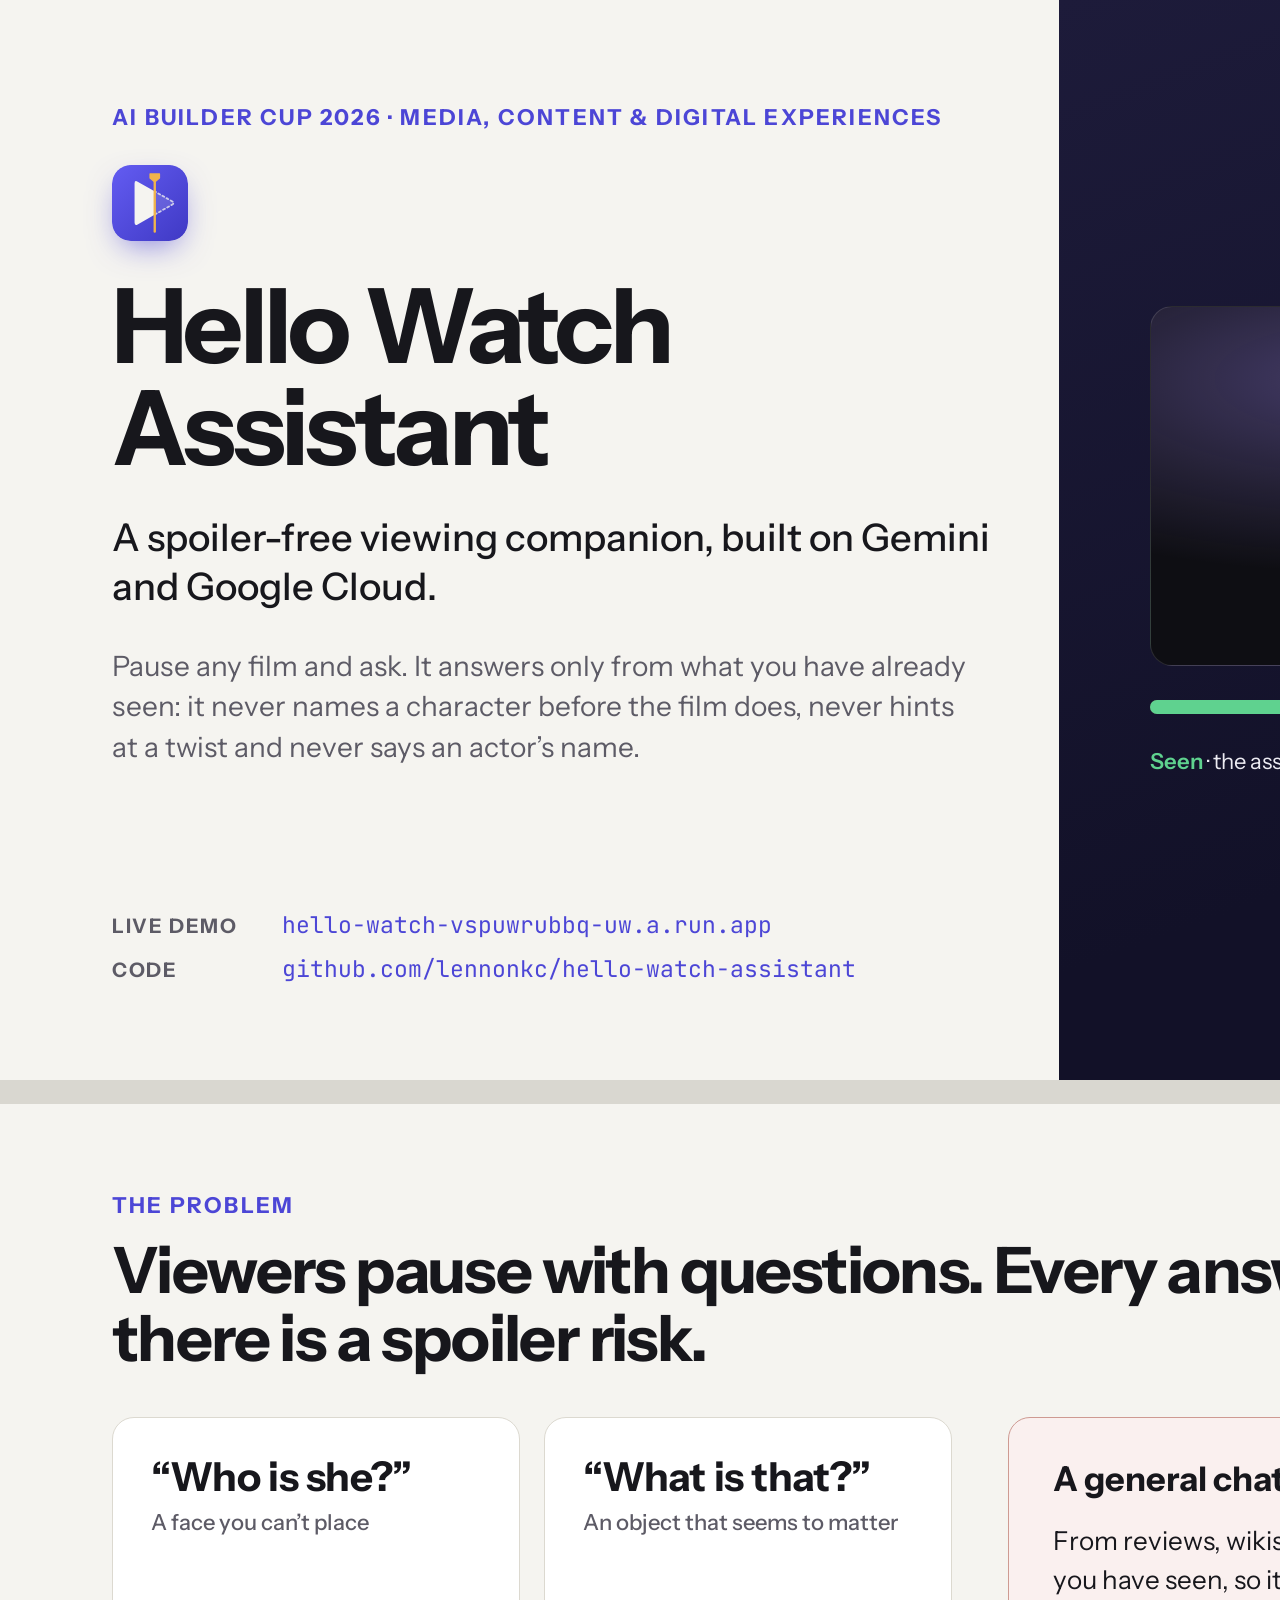
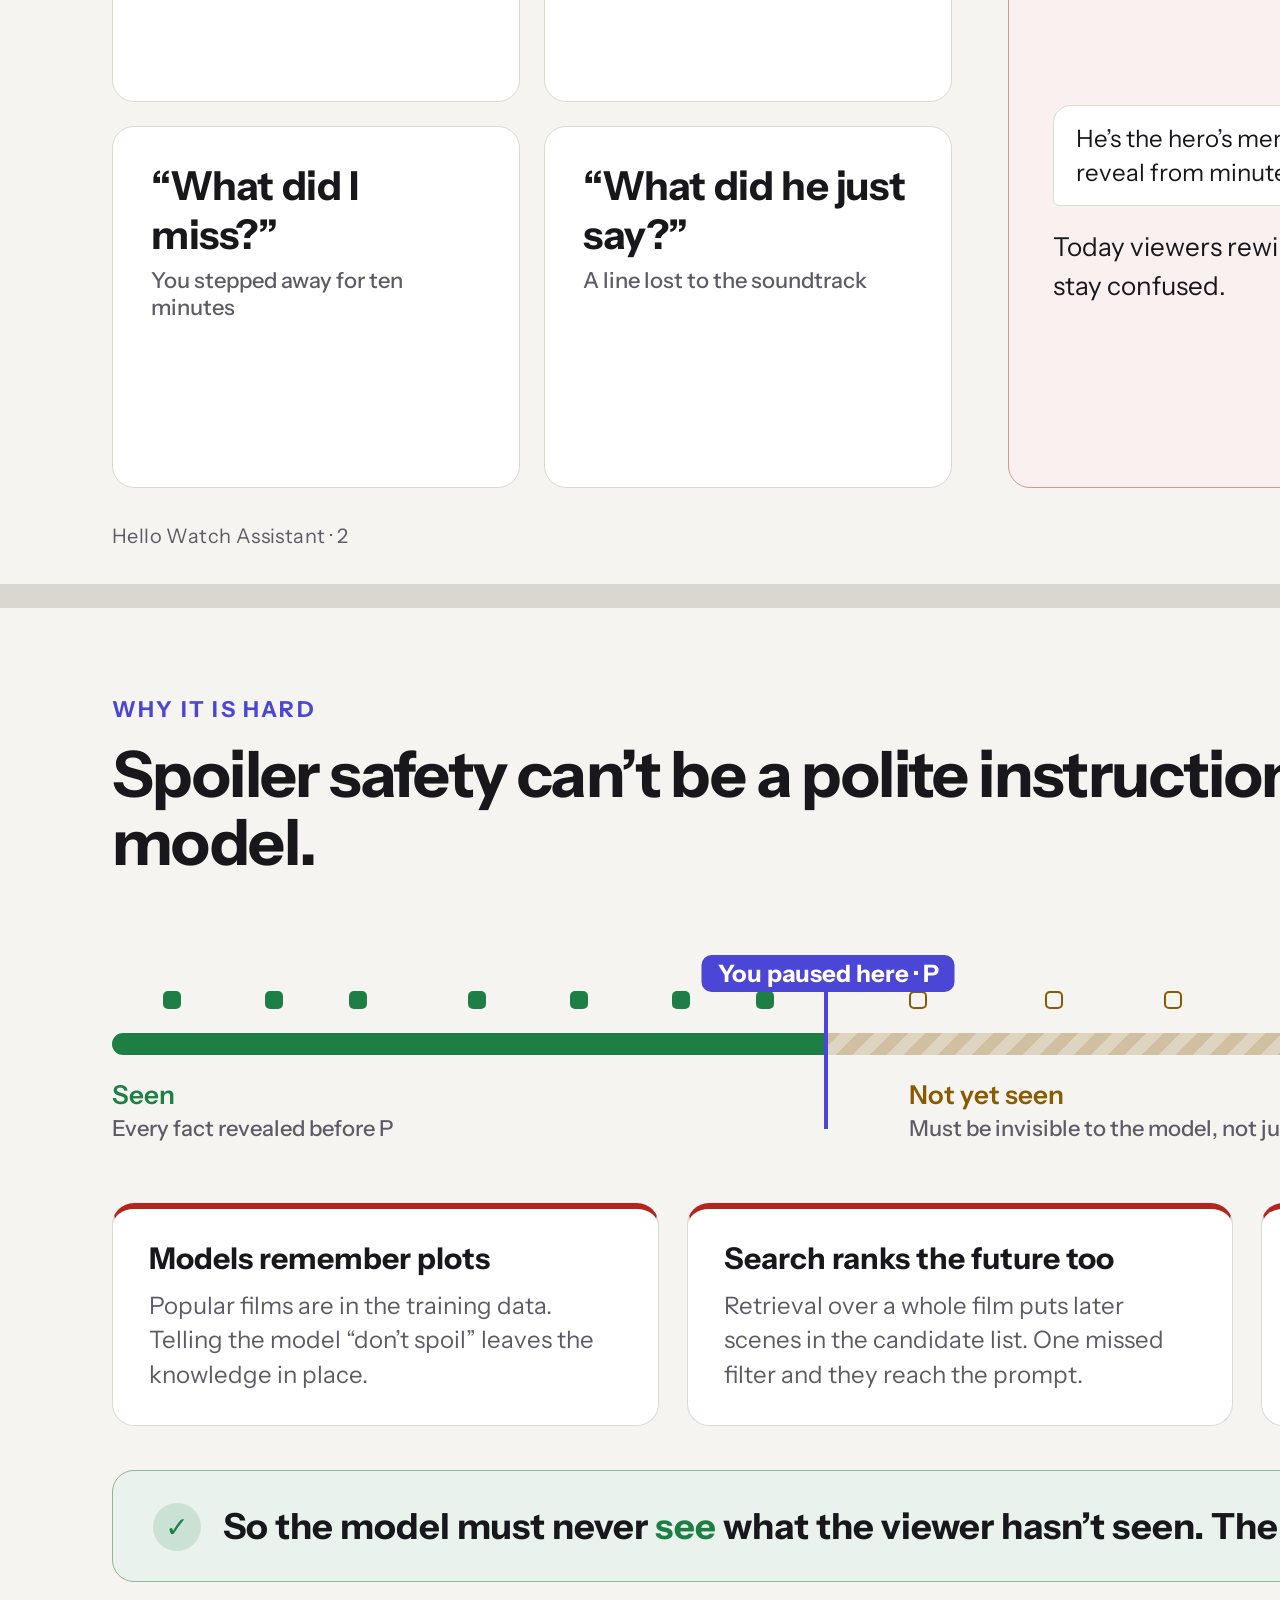
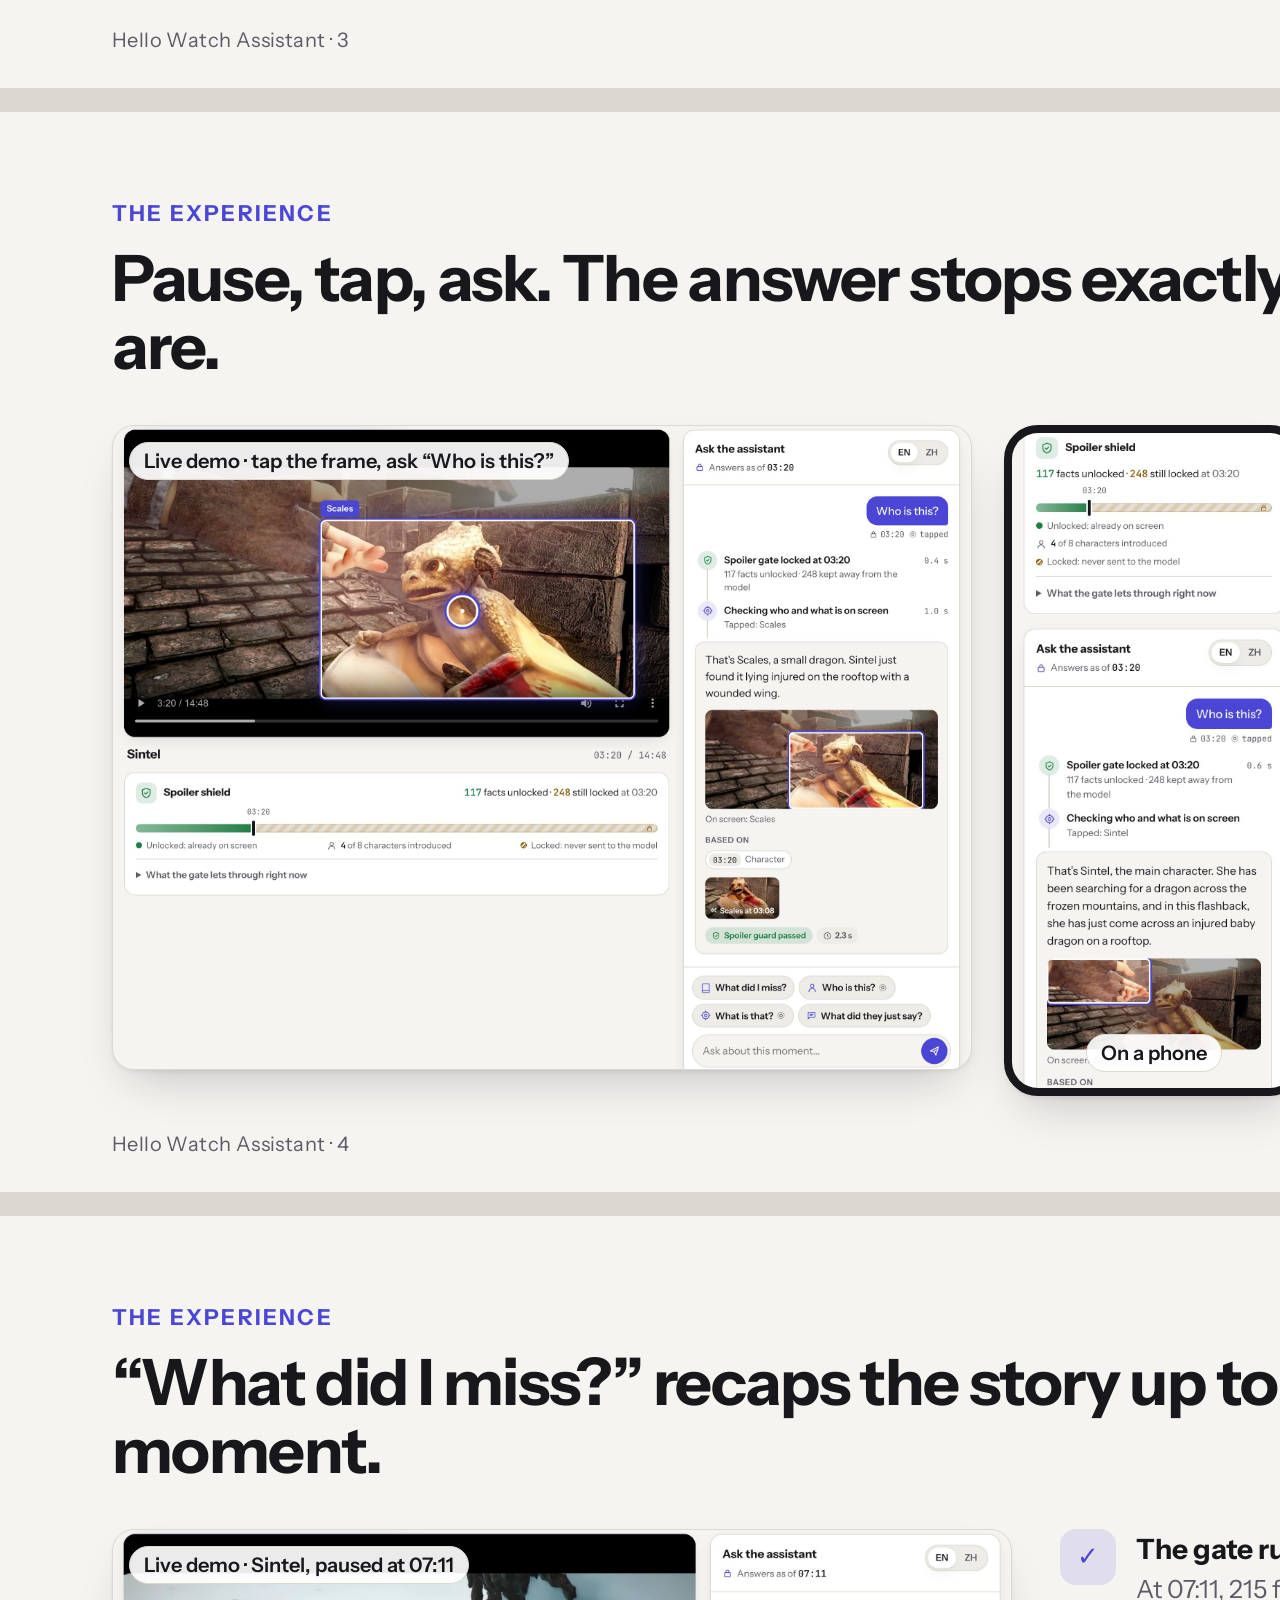
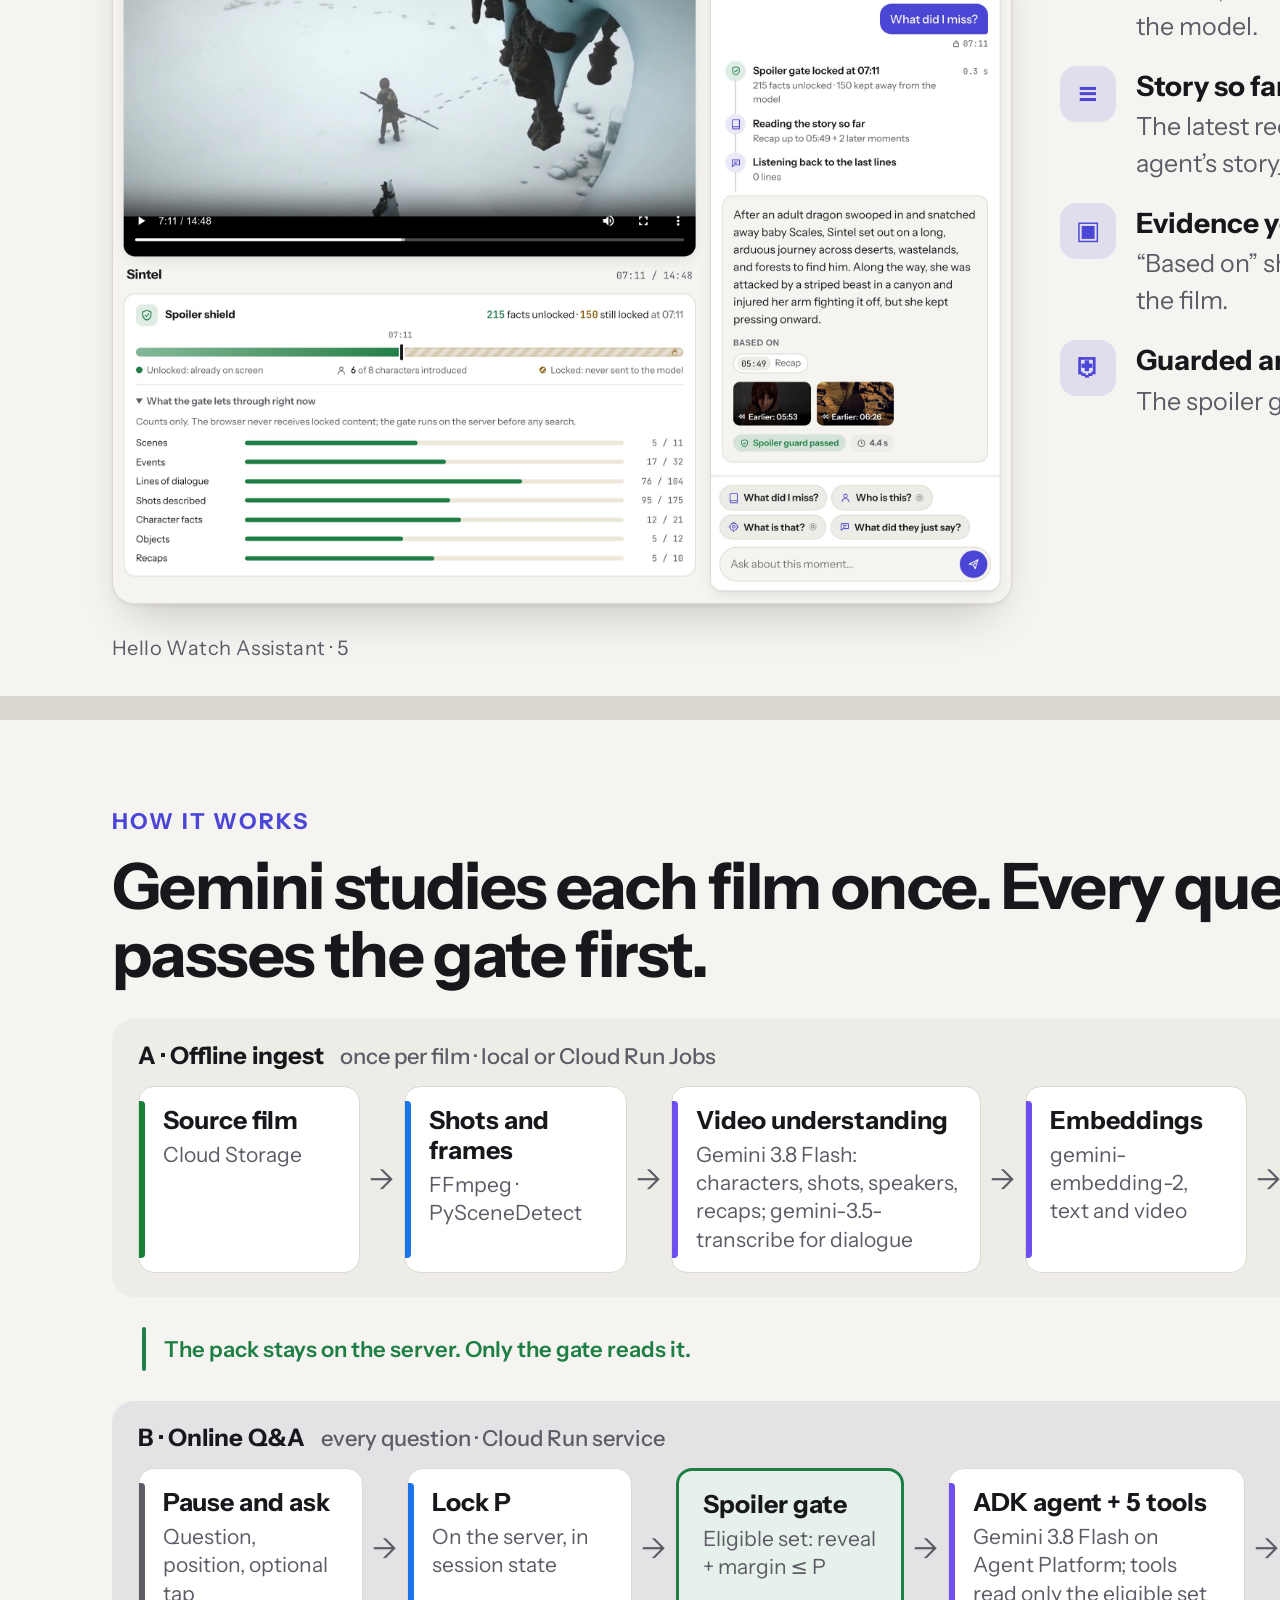
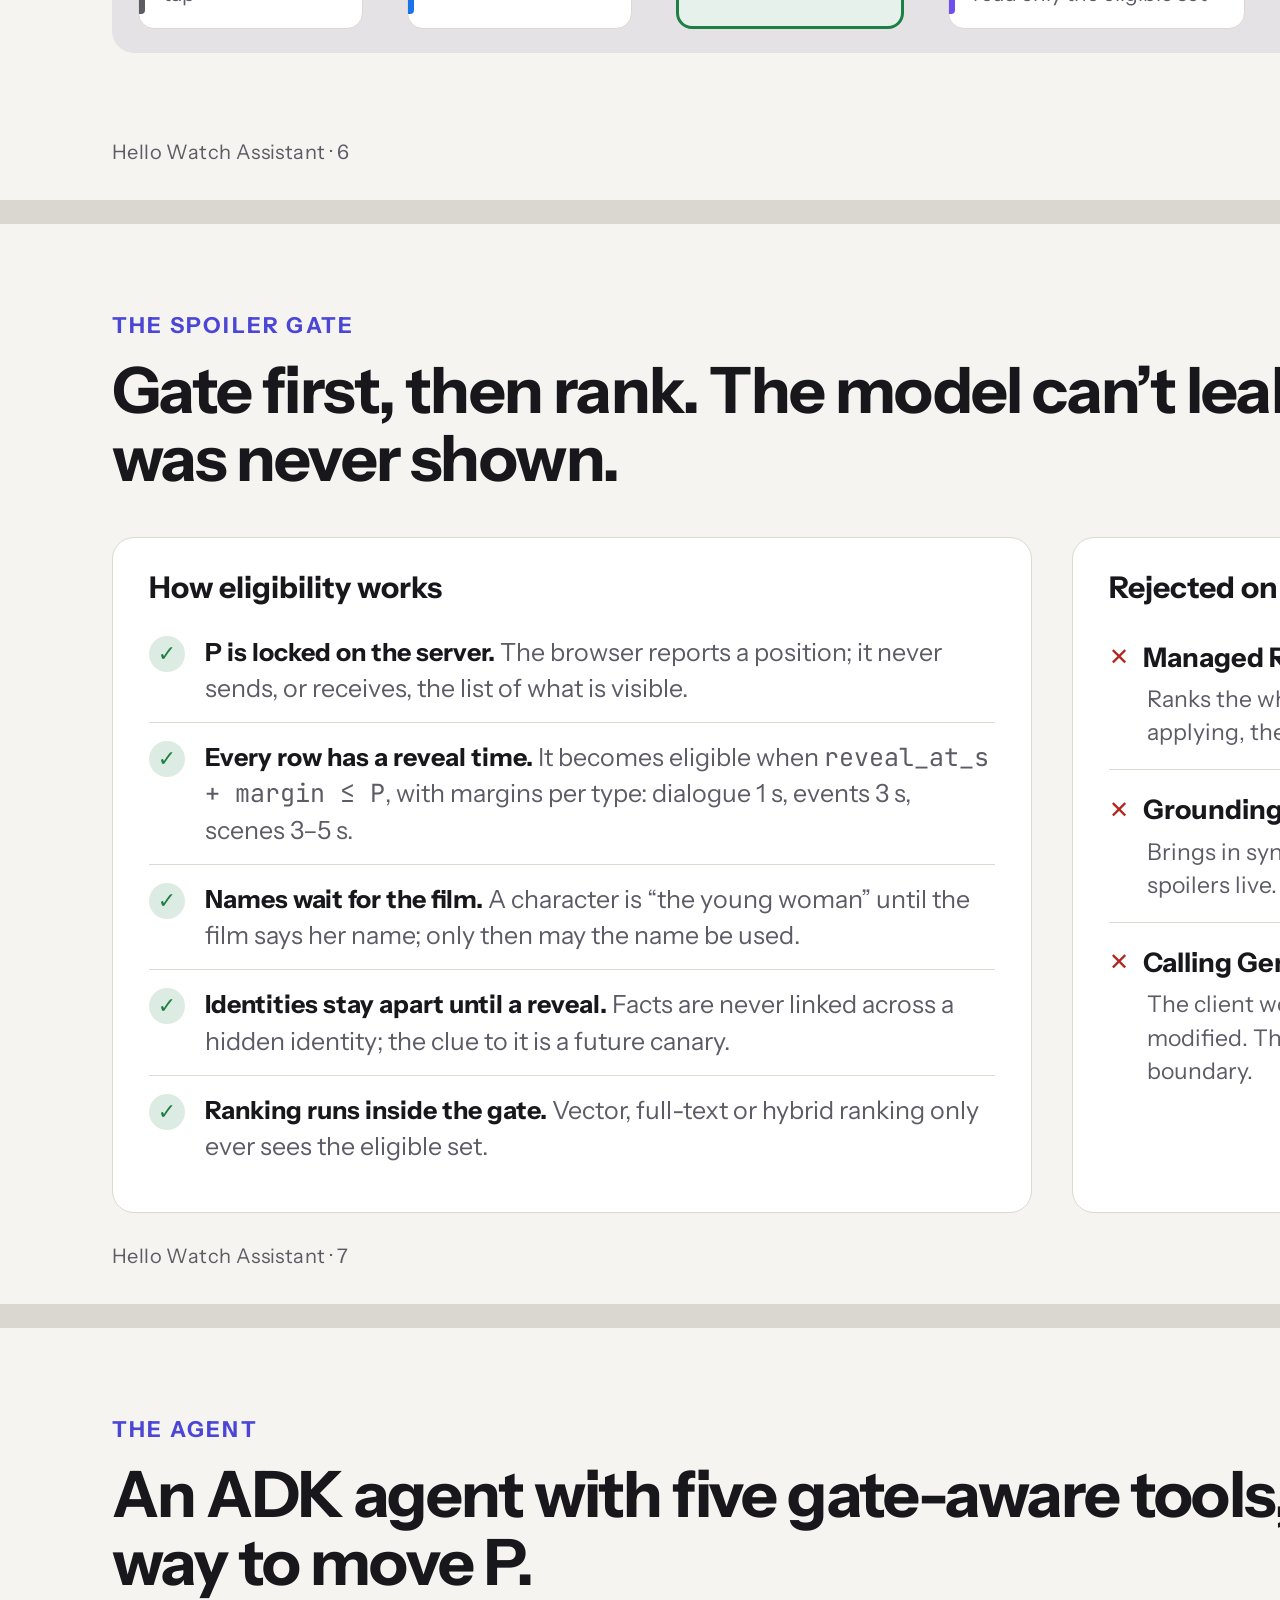
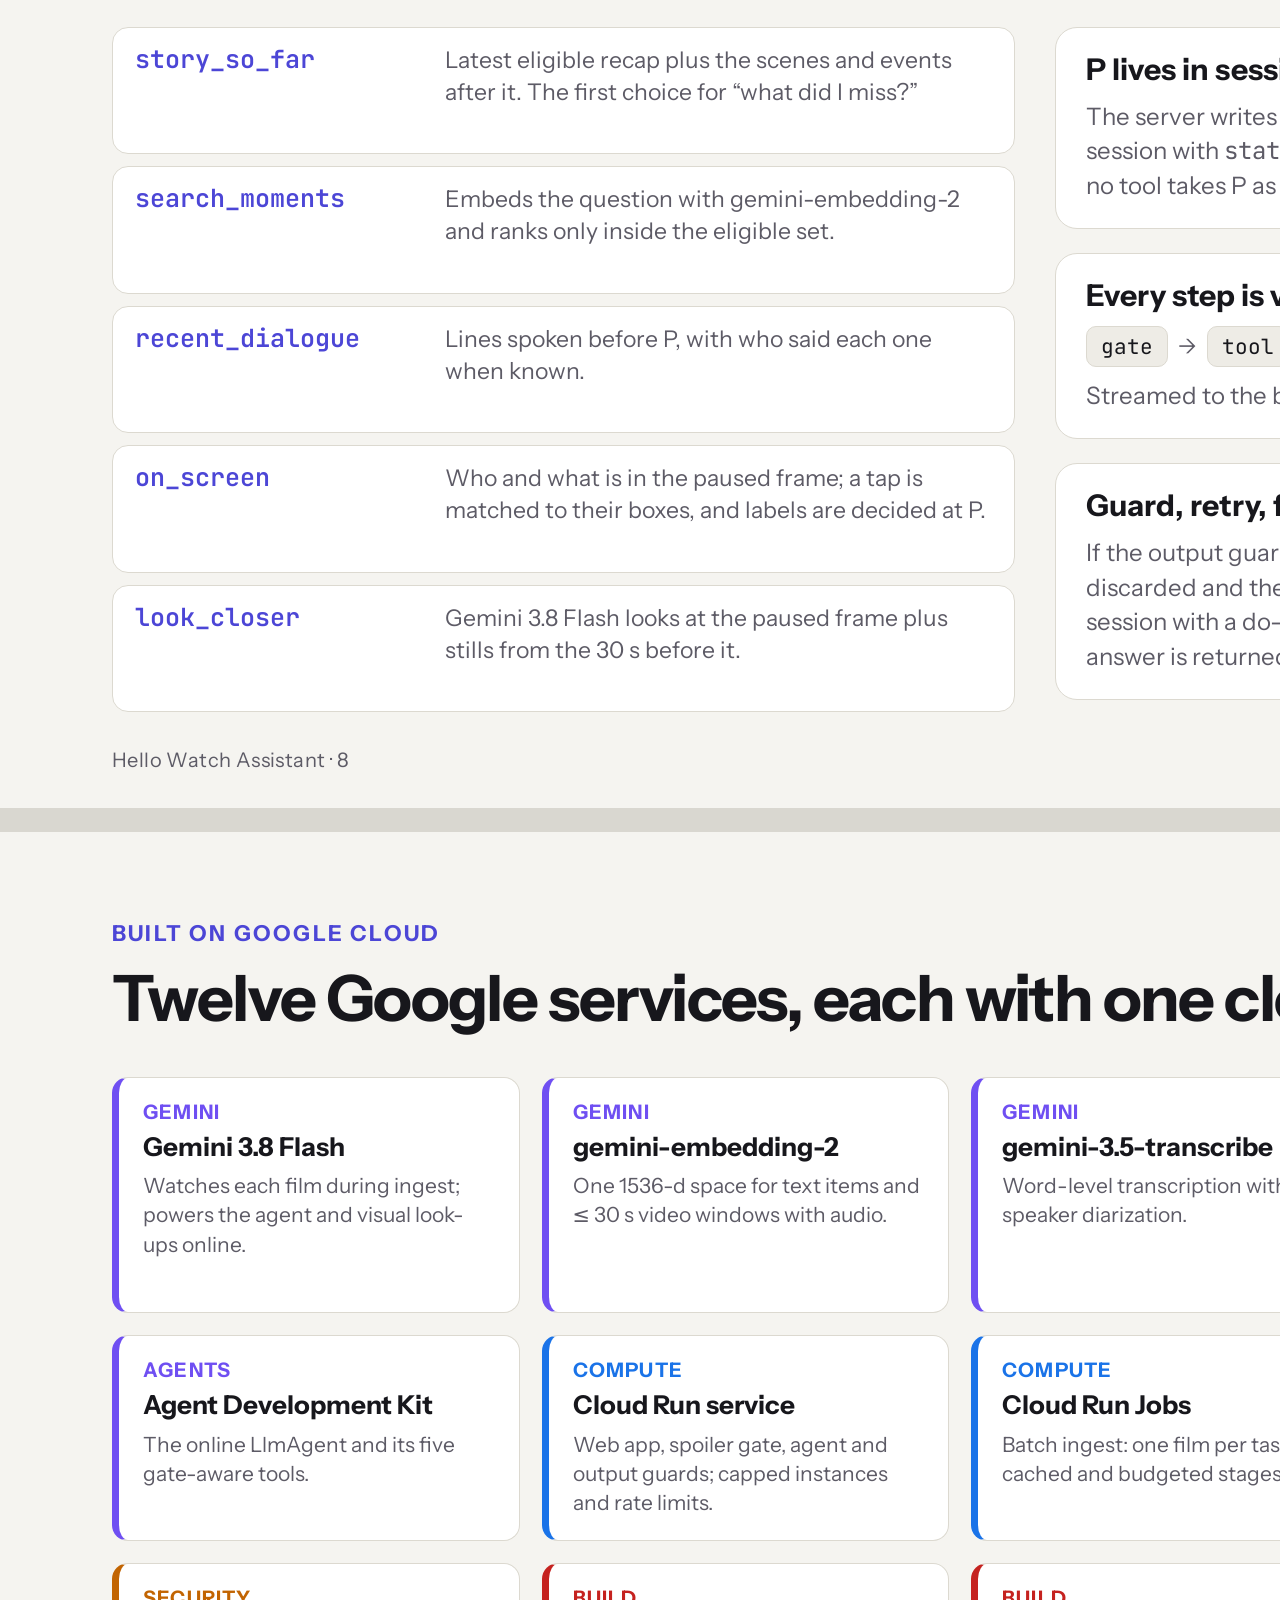
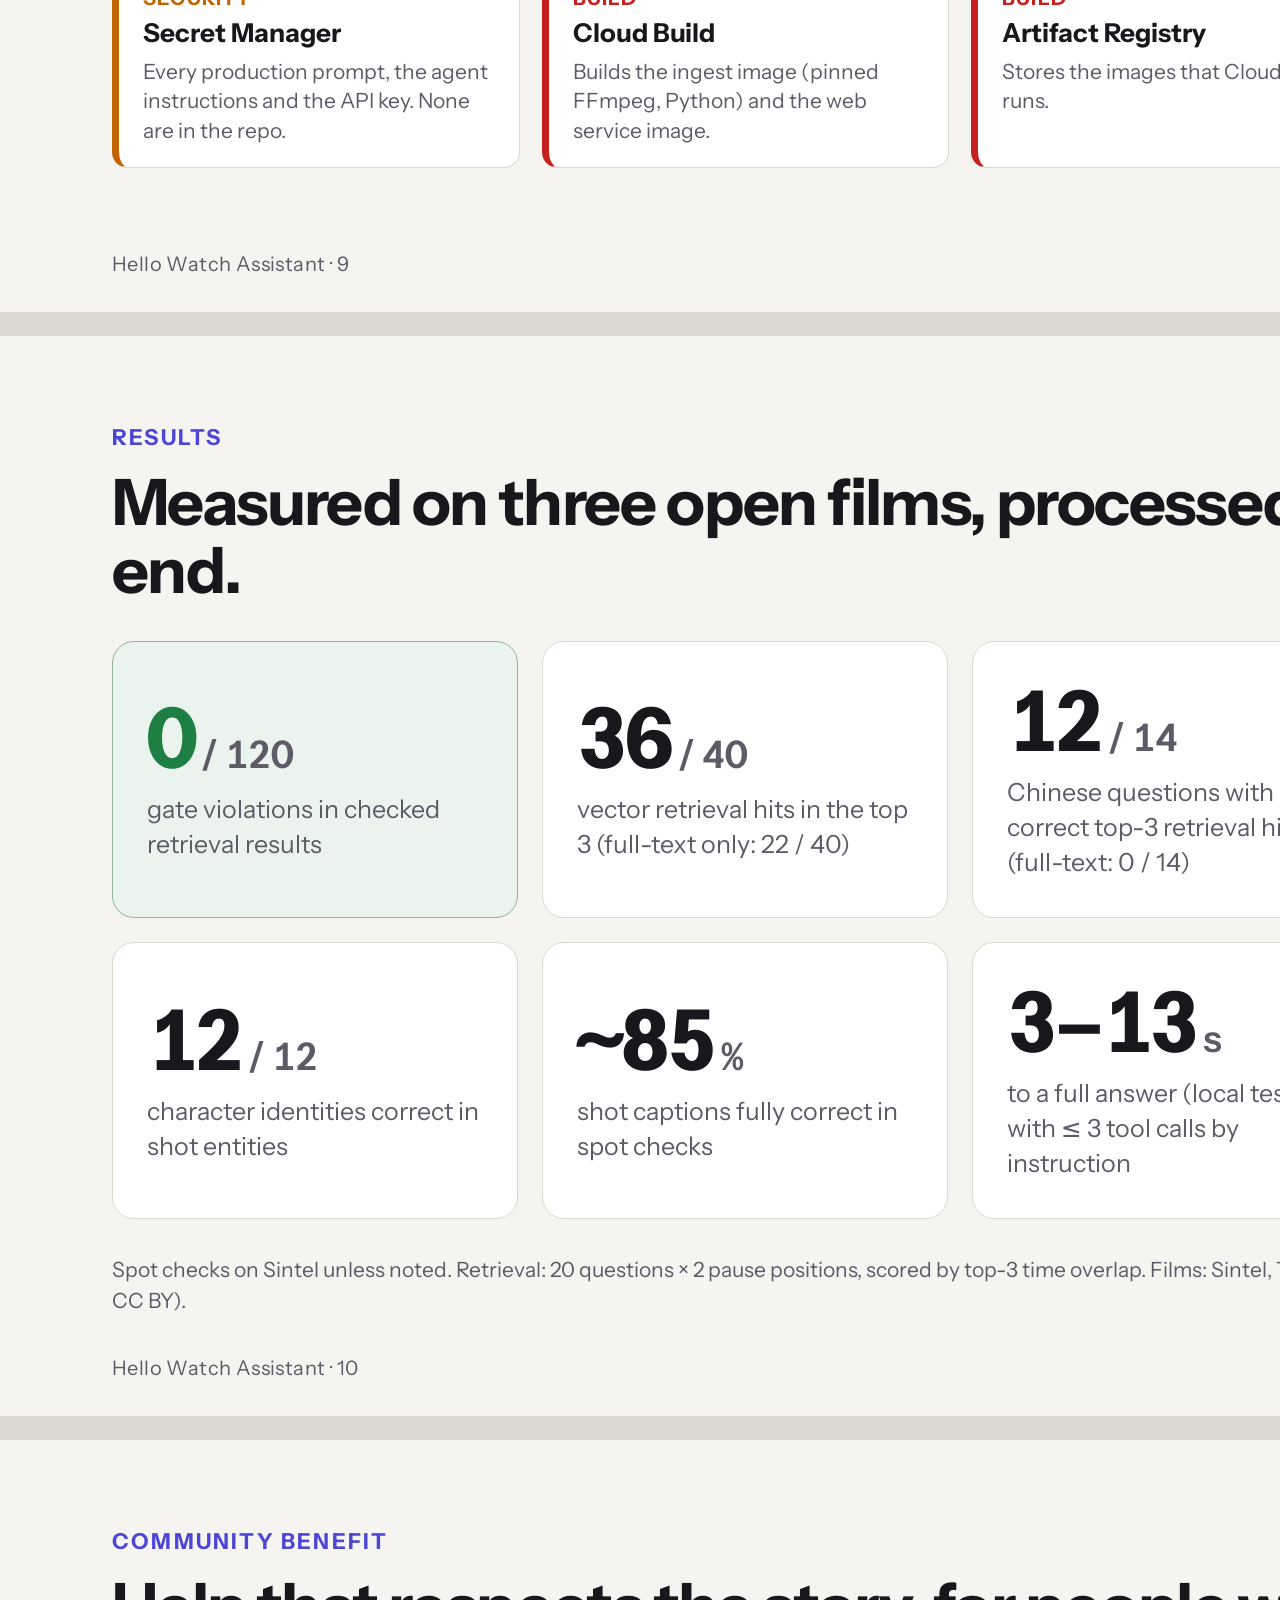
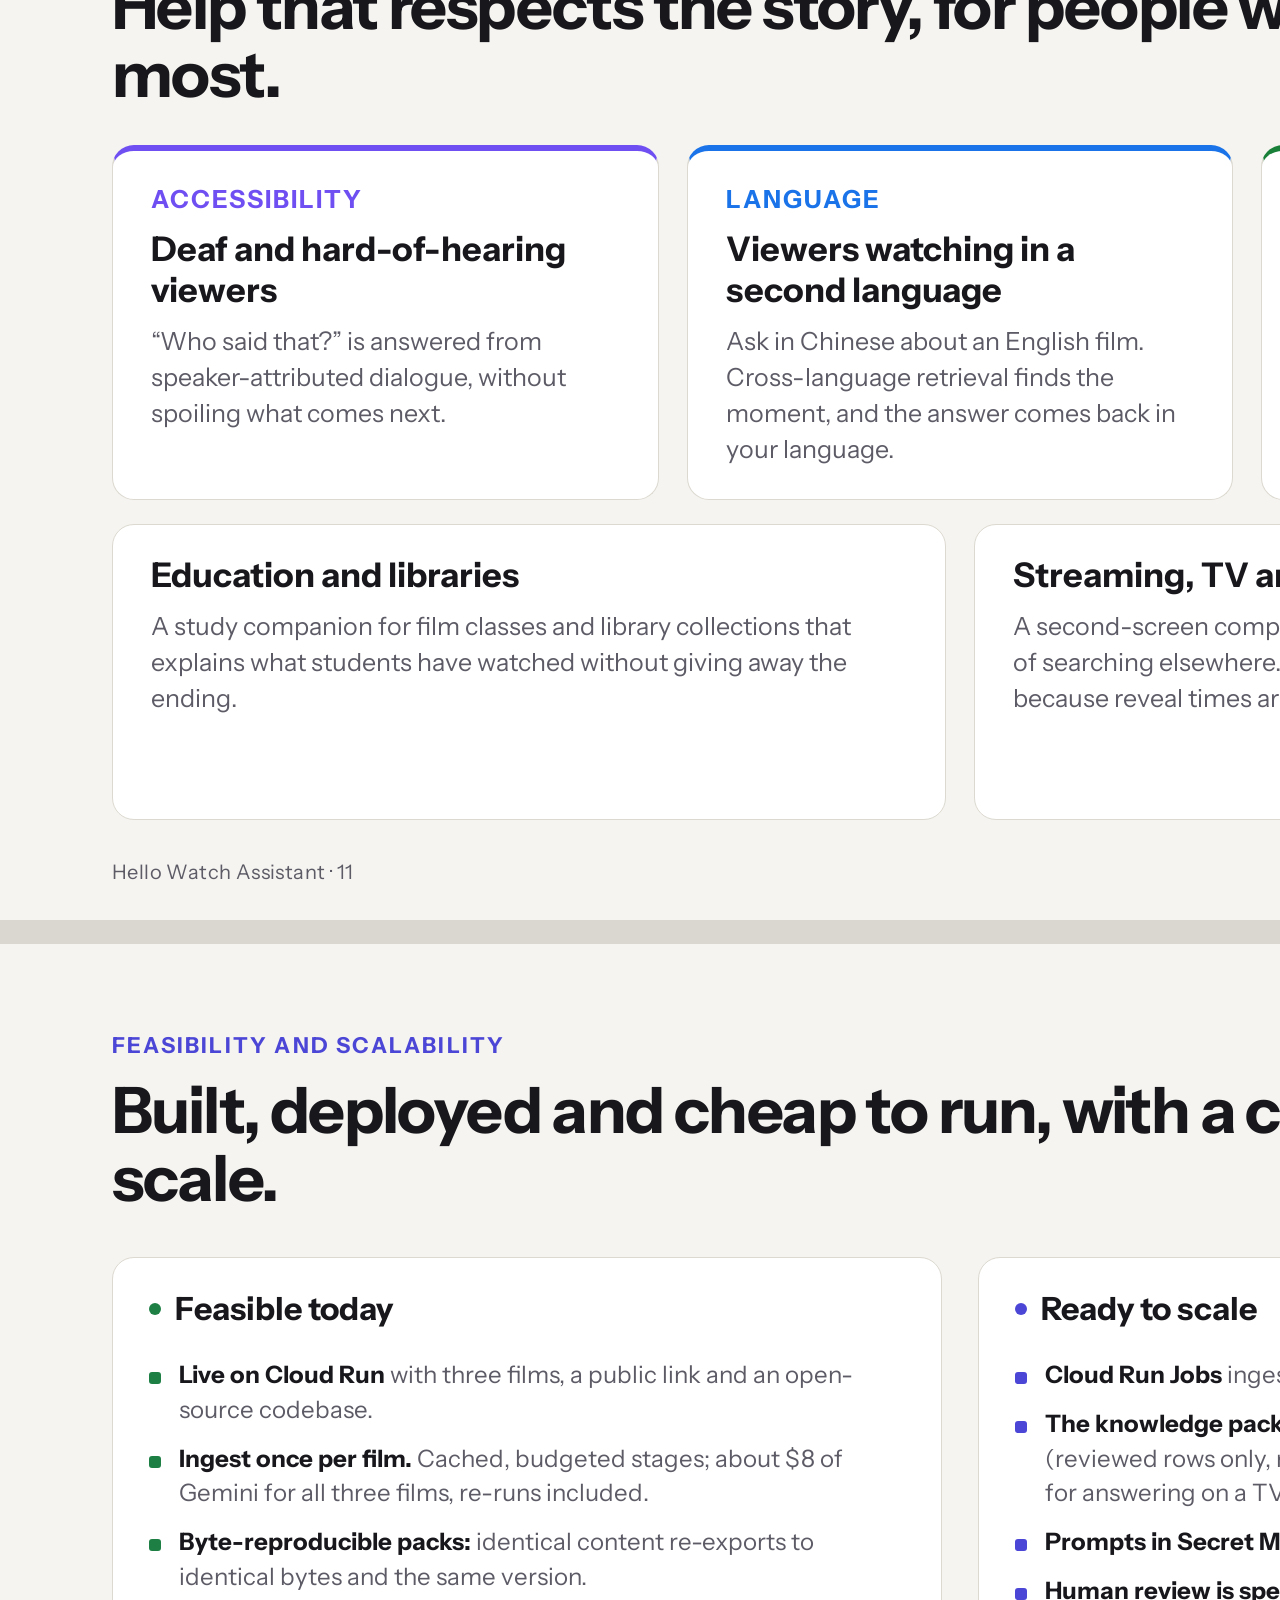
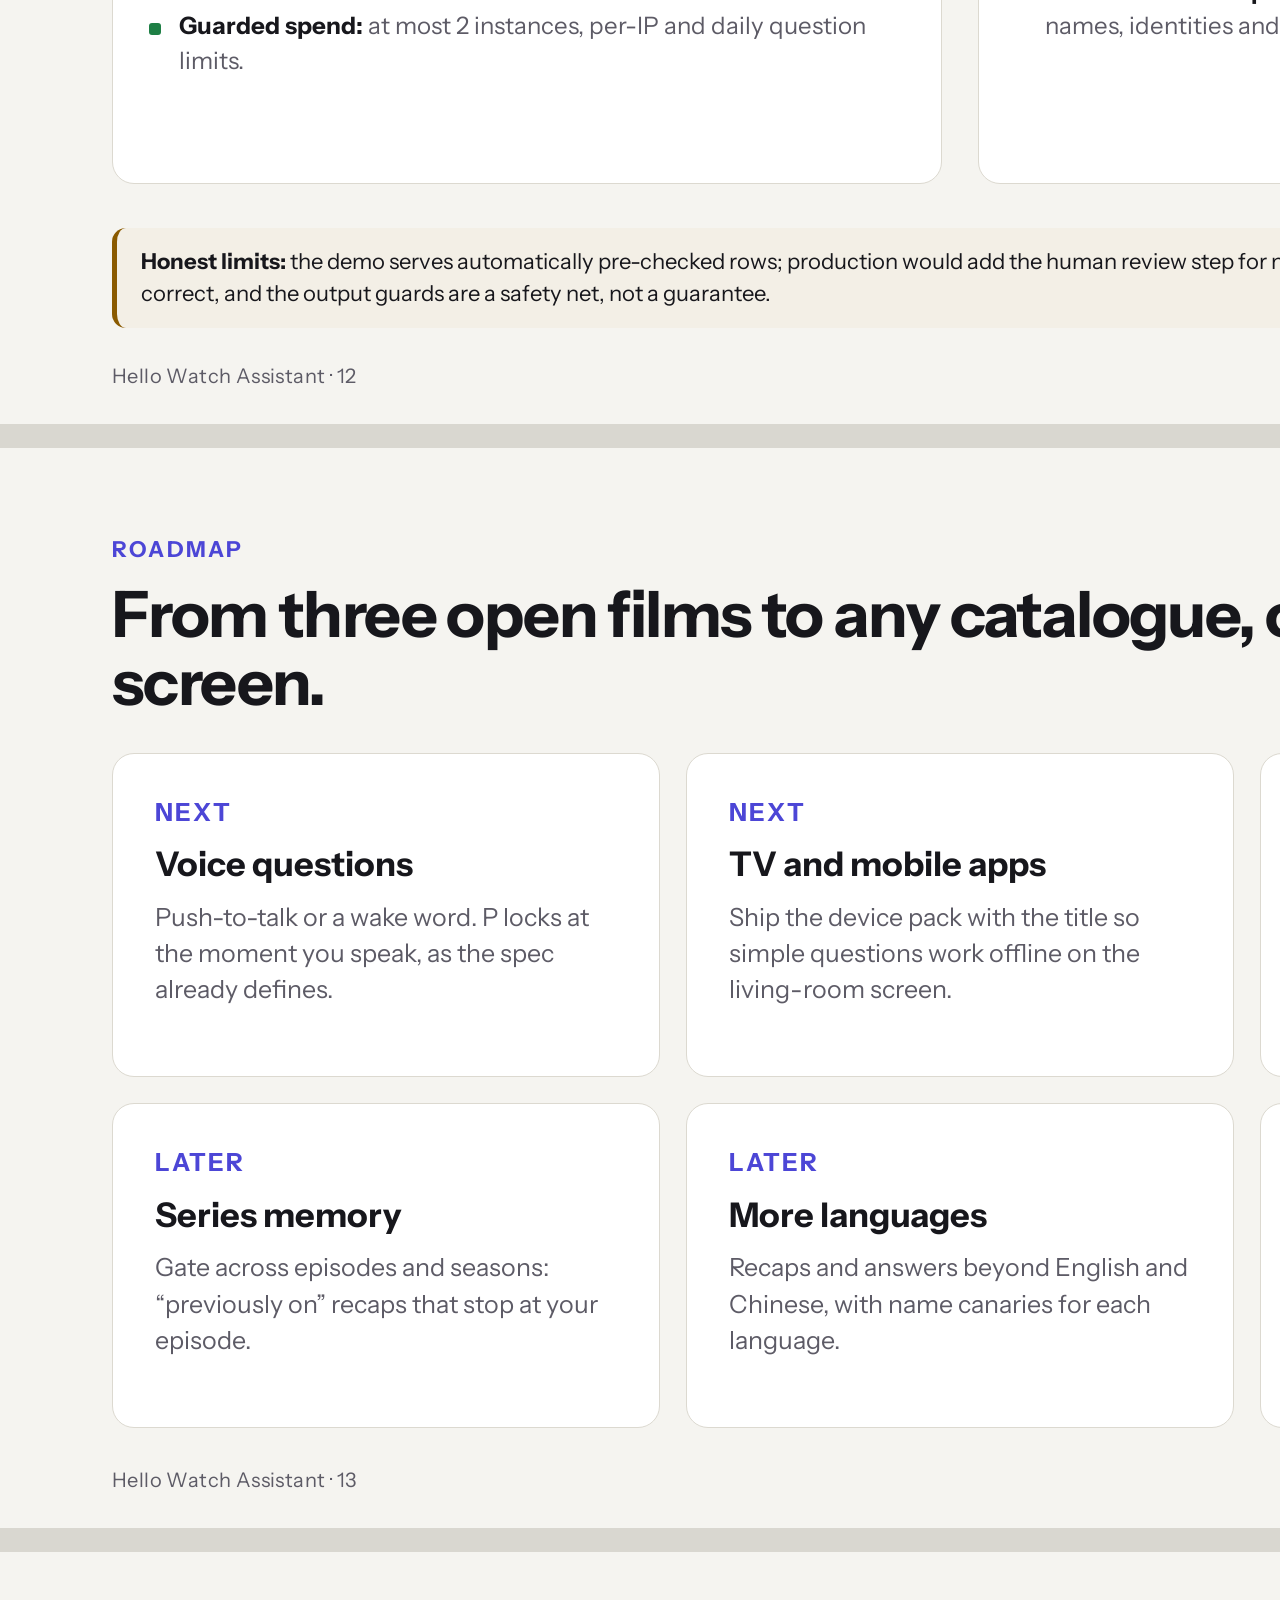
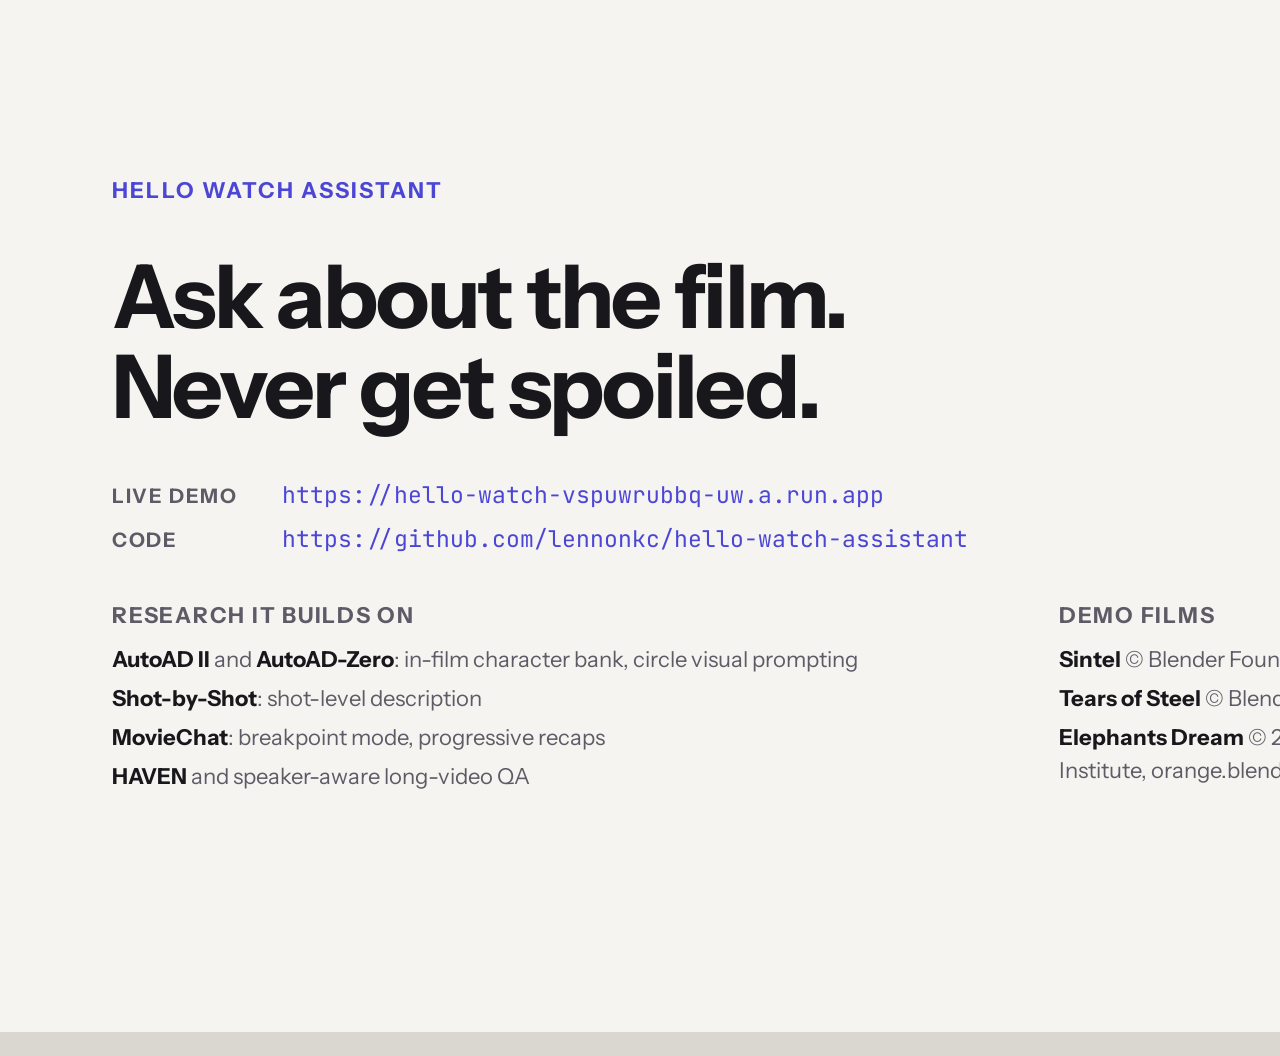
==== commit aa49db8c: "Brand: spoiler-gate logo in web header, favicon, footer, deck cover and README; social preview card" ====
--- a/docs/deck/deck.html
+++ b/docs/deck/deck.html
@@ -3,6 +3,7 @@
 <head>
 <meta charset="utf-8">
 <title>Hello Watch Assistant · Vision Deck</title>
+<link rel="icon" href="../../web/brand/mark.svg" type="image/svg+xml">
 <link rel="preconnect" href="https://fonts.googleapis.com">
 <link rel="preconnect" href="https://fonts.gstatic.com" crossorigin>
 <link rel="stylesheet" href="https://fonts.googleapis.com/css2?family=Instrument+Sans:wght@400;500;600;700&family=JetBrains+Mono:wght@400;500;600&display=swap">
@@ -124,8 +125,7 @@
 }
 .brand { display: flex; align-items: center; gap: 22px; }
 .brand__mark {
-  width: 76px; height: 76px; border-radius: 20px; display: grid; place-items: center; color: #fff;
-  background: linear-gradient(135deg, var(--accent), var(--gc-gemini));
+  width: 76px; height: 76px; border-radius: 19px; display: block;
   box-shadow: 0 12px 32px -10px color-mix(in srgb, var(--accent) 70%, transparent);
 }
 .cover h1 { font-size: 104px; line-height: 0.98; letter-spacing: -0.035em; font-weight: 700; }
@@ -370,7 +370,7 @@
   <div class="cover__left">
     <p class="eyebrow">AI Builder Cup 2026 · Media, Content &amp; Digital Experiences</p>
     <div class="brand">
-      <span class="brand__mark"><svg width="40" height="40" viewBox="0 0 24 24" fill="none"><path d="M8 5.5v13l10.5-6.5z" fill="currentColor"/><path d="M3.5 12a8.5 8.5 0 0 1 8.5-8.5" stroke="currentColor" stroke-width="2" stroke-linecap="round" opacity=".6"/></svg></span>
+      <img class="brand__mark" src="../../web/brand/mark.svg" width="76" height="76" alt="">
     </div>
     <h1>Hello Watch<br>Assistant</h1>
     <p class="sub">A spoiler-free viewing companion, built on Gemini and Google Cloud.</p>
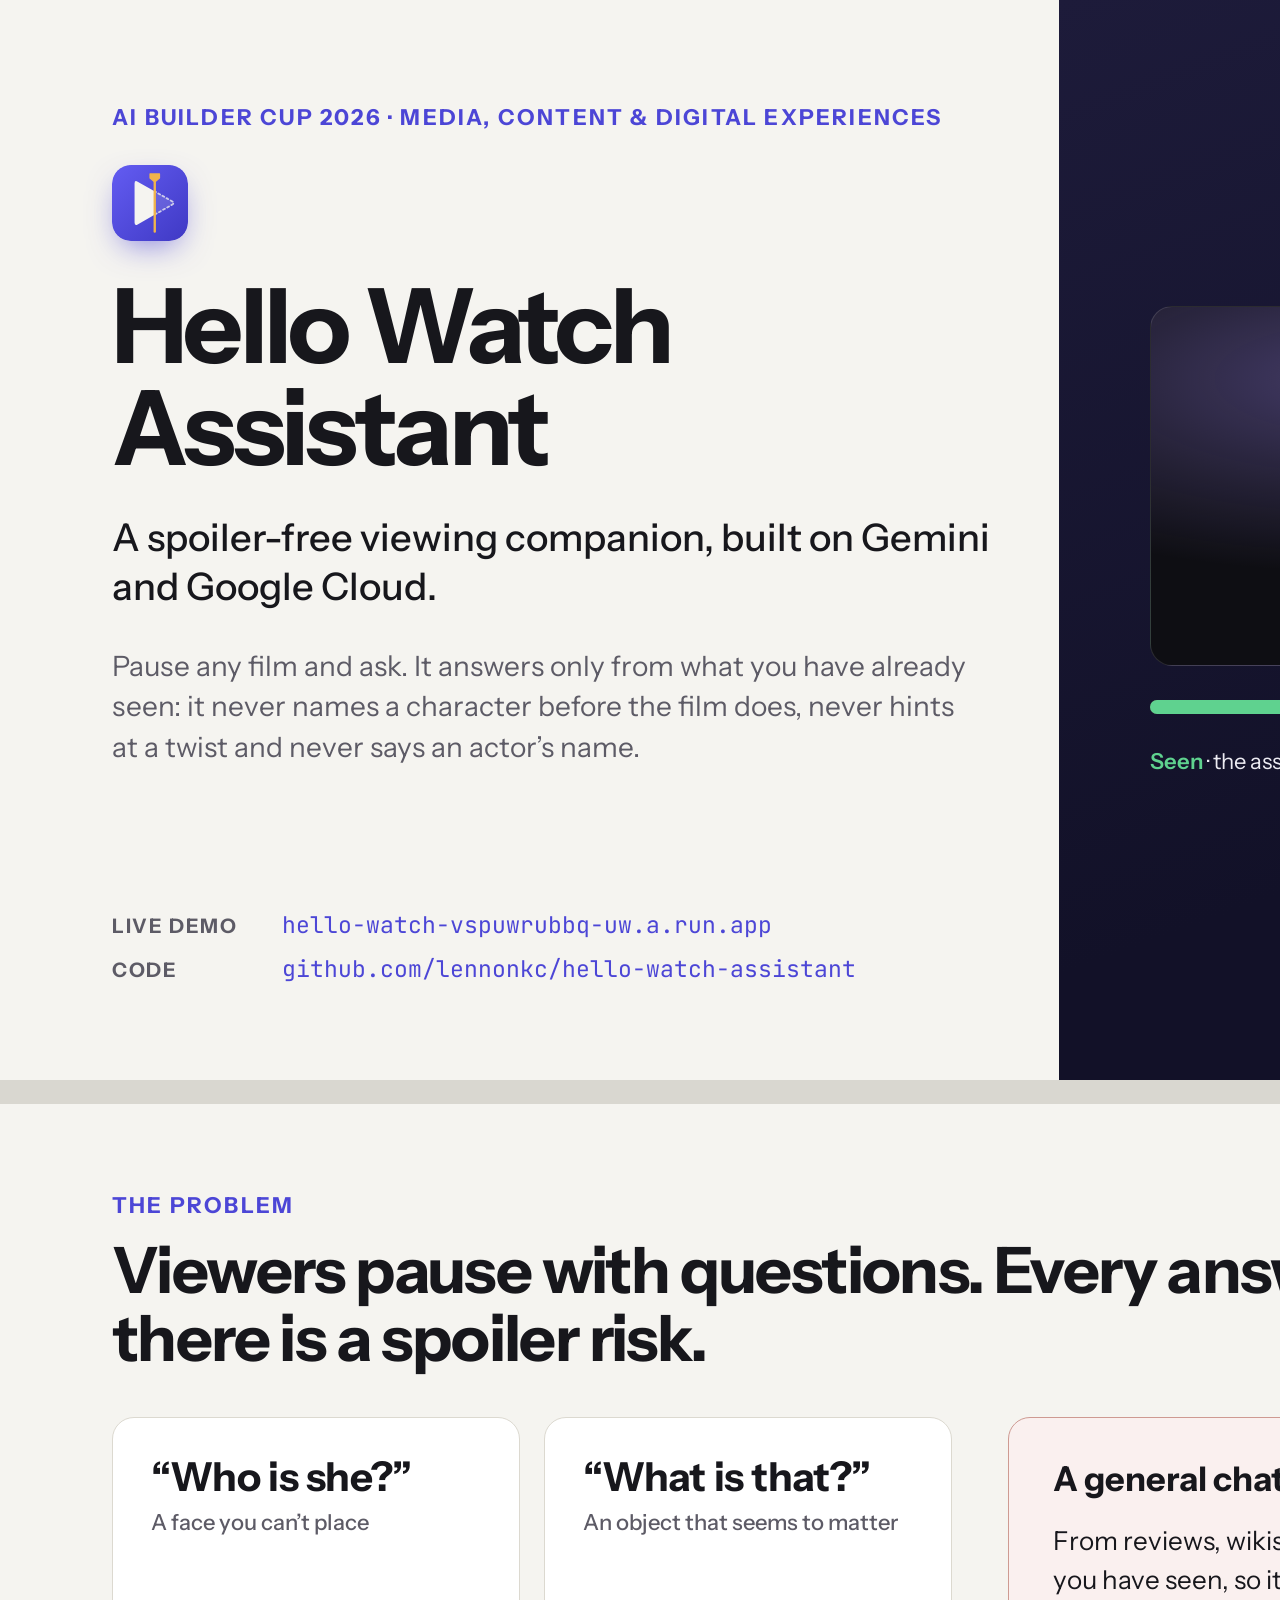
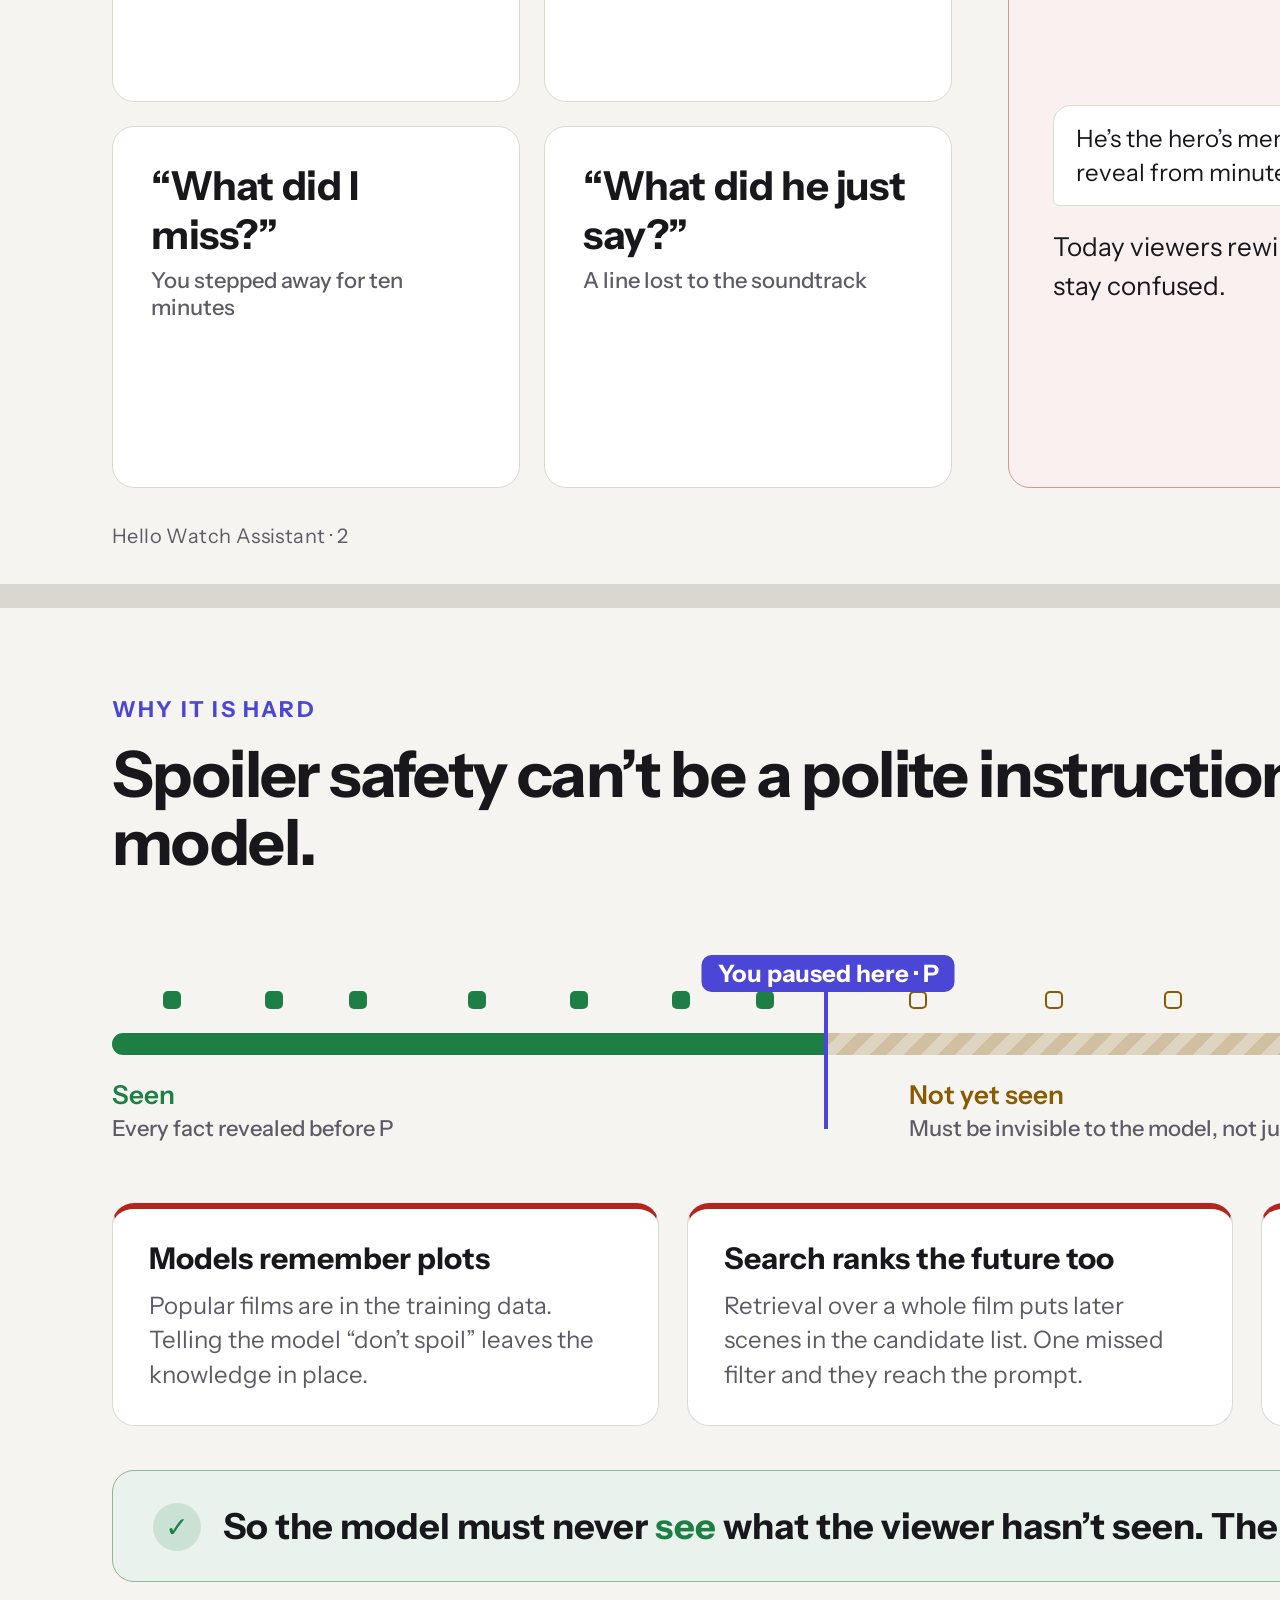
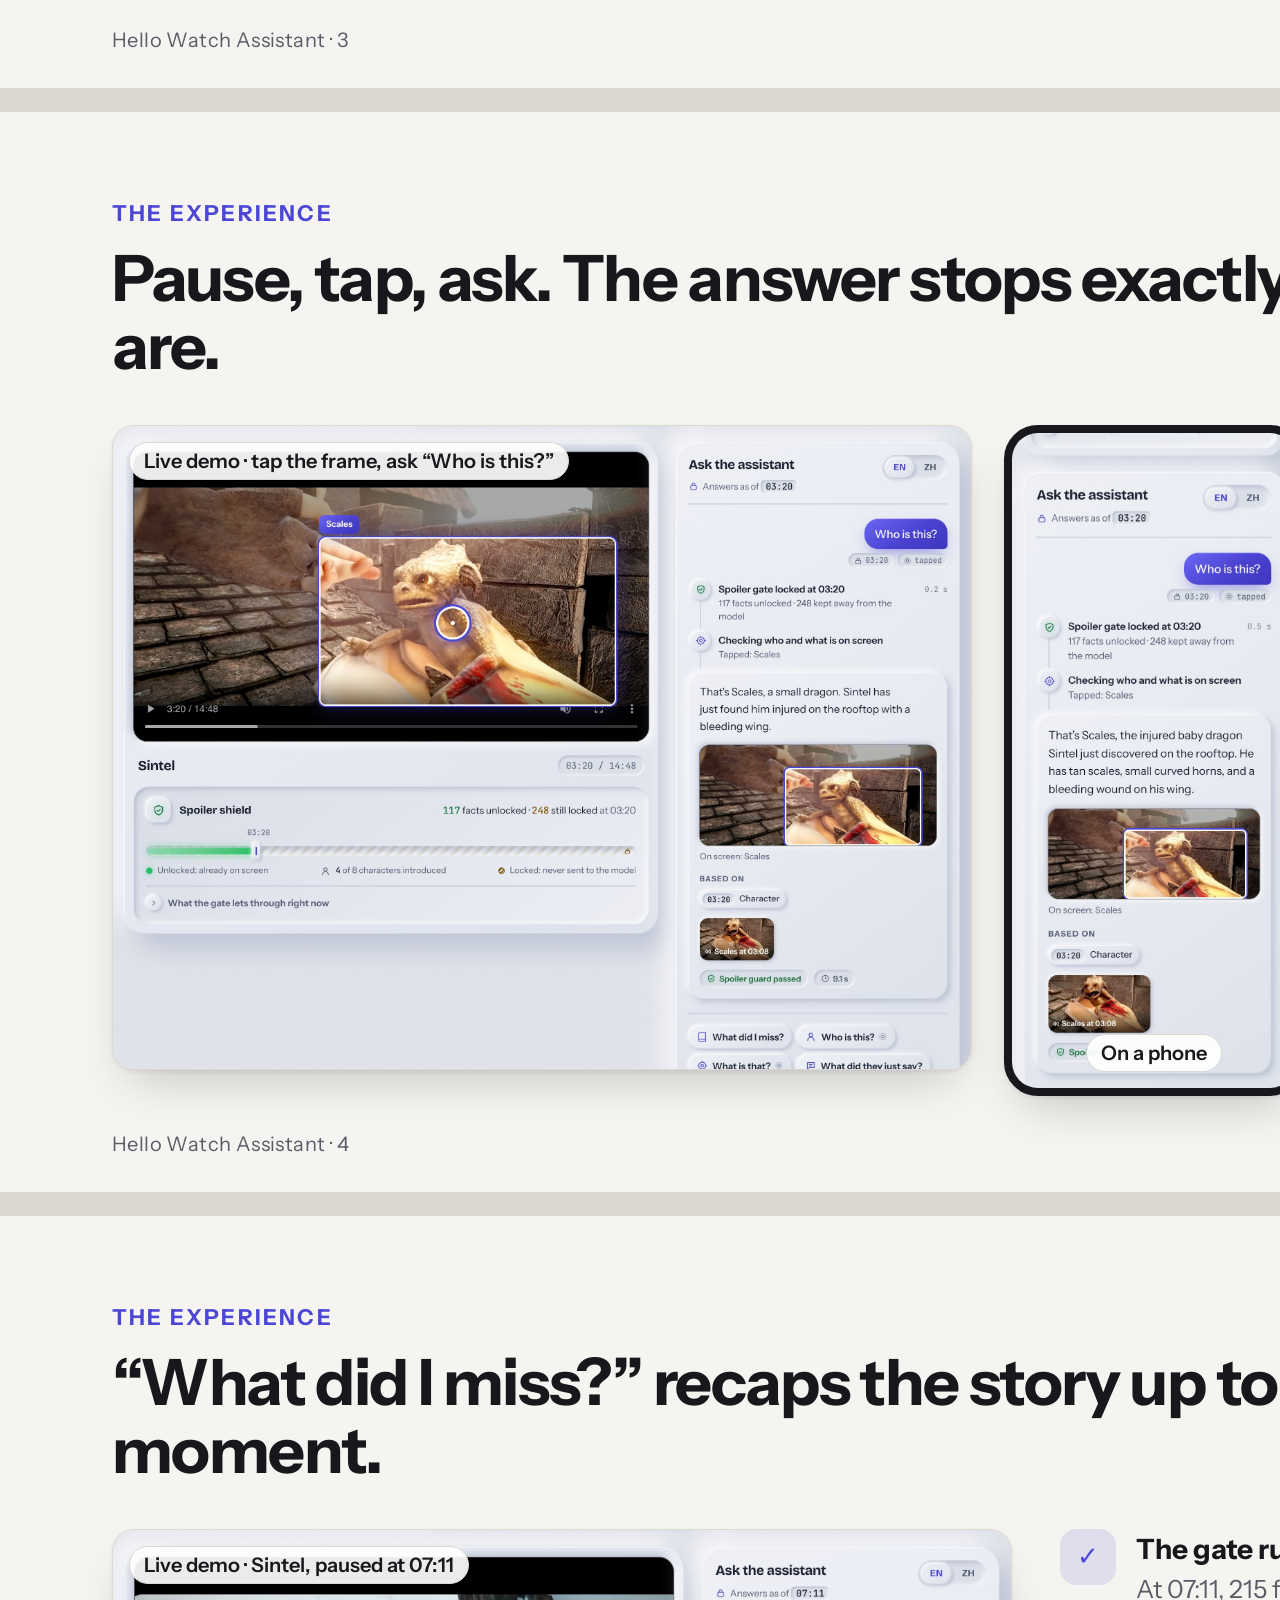
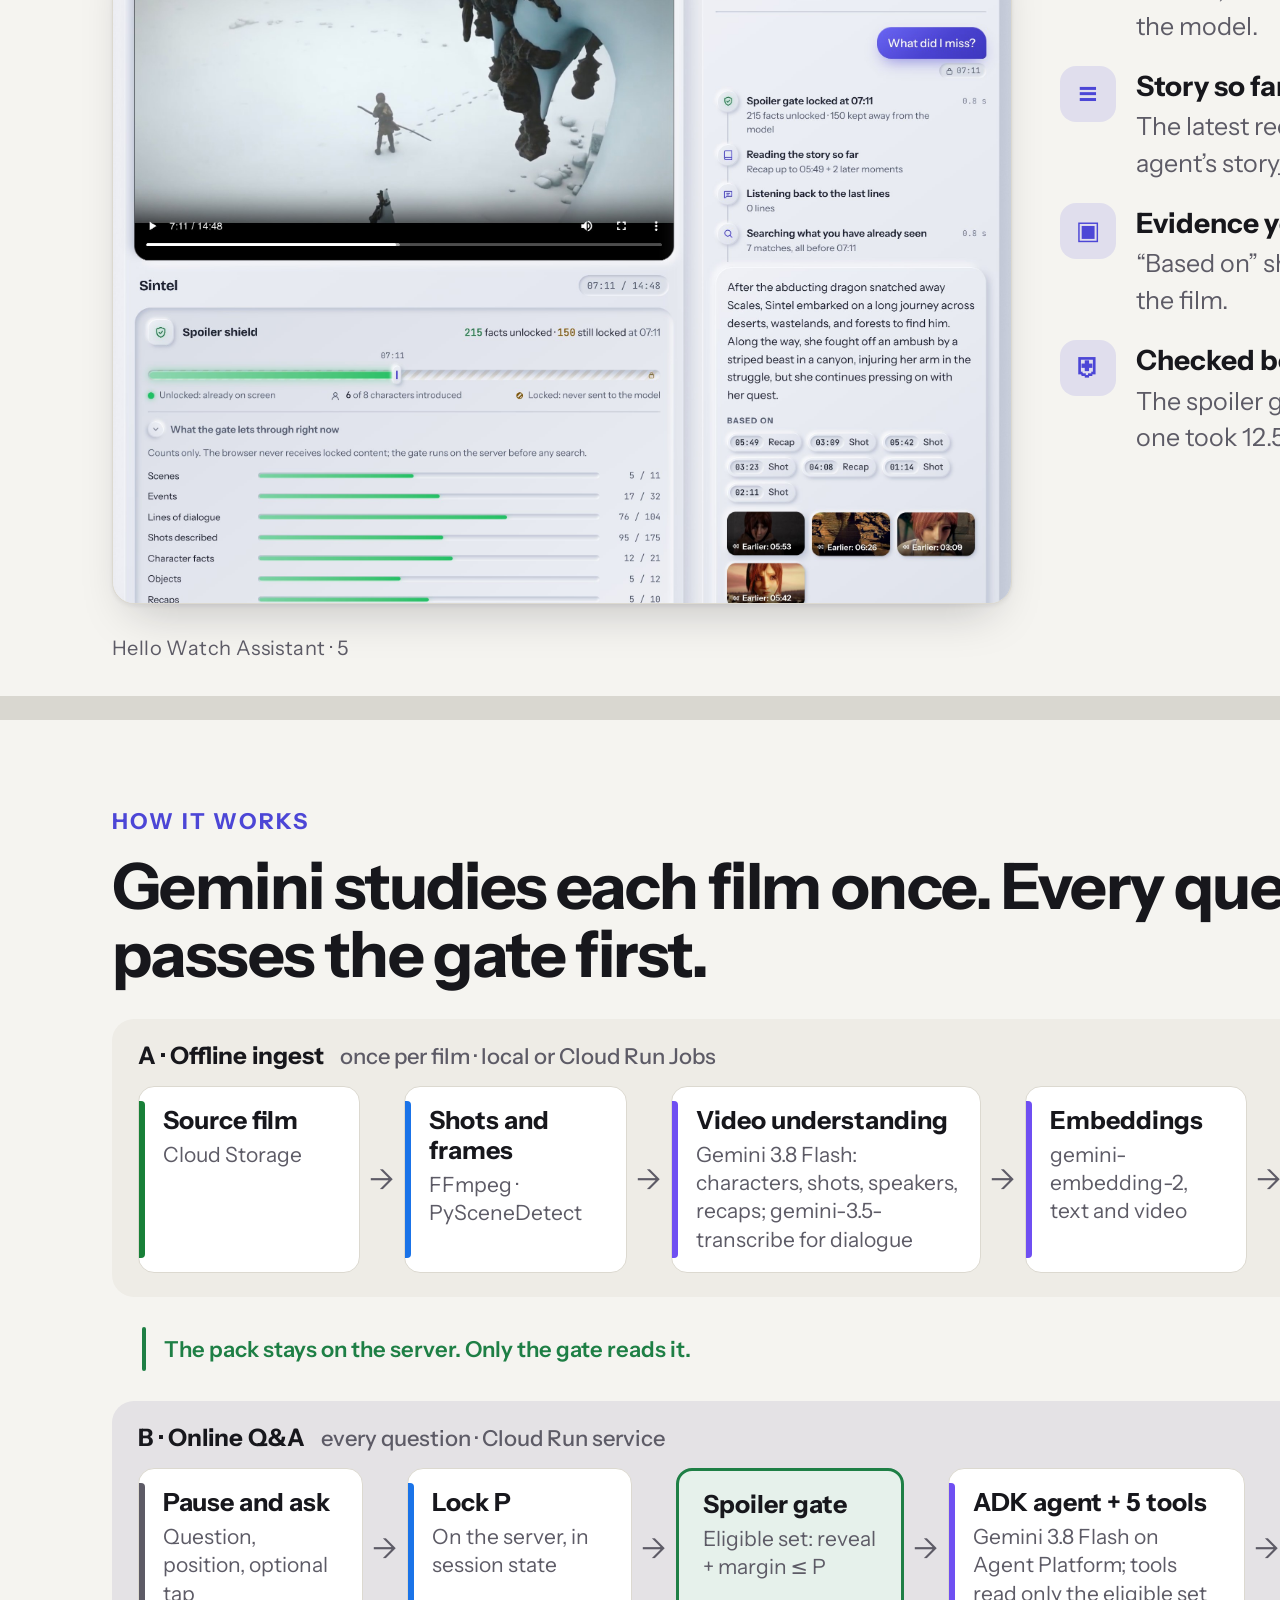
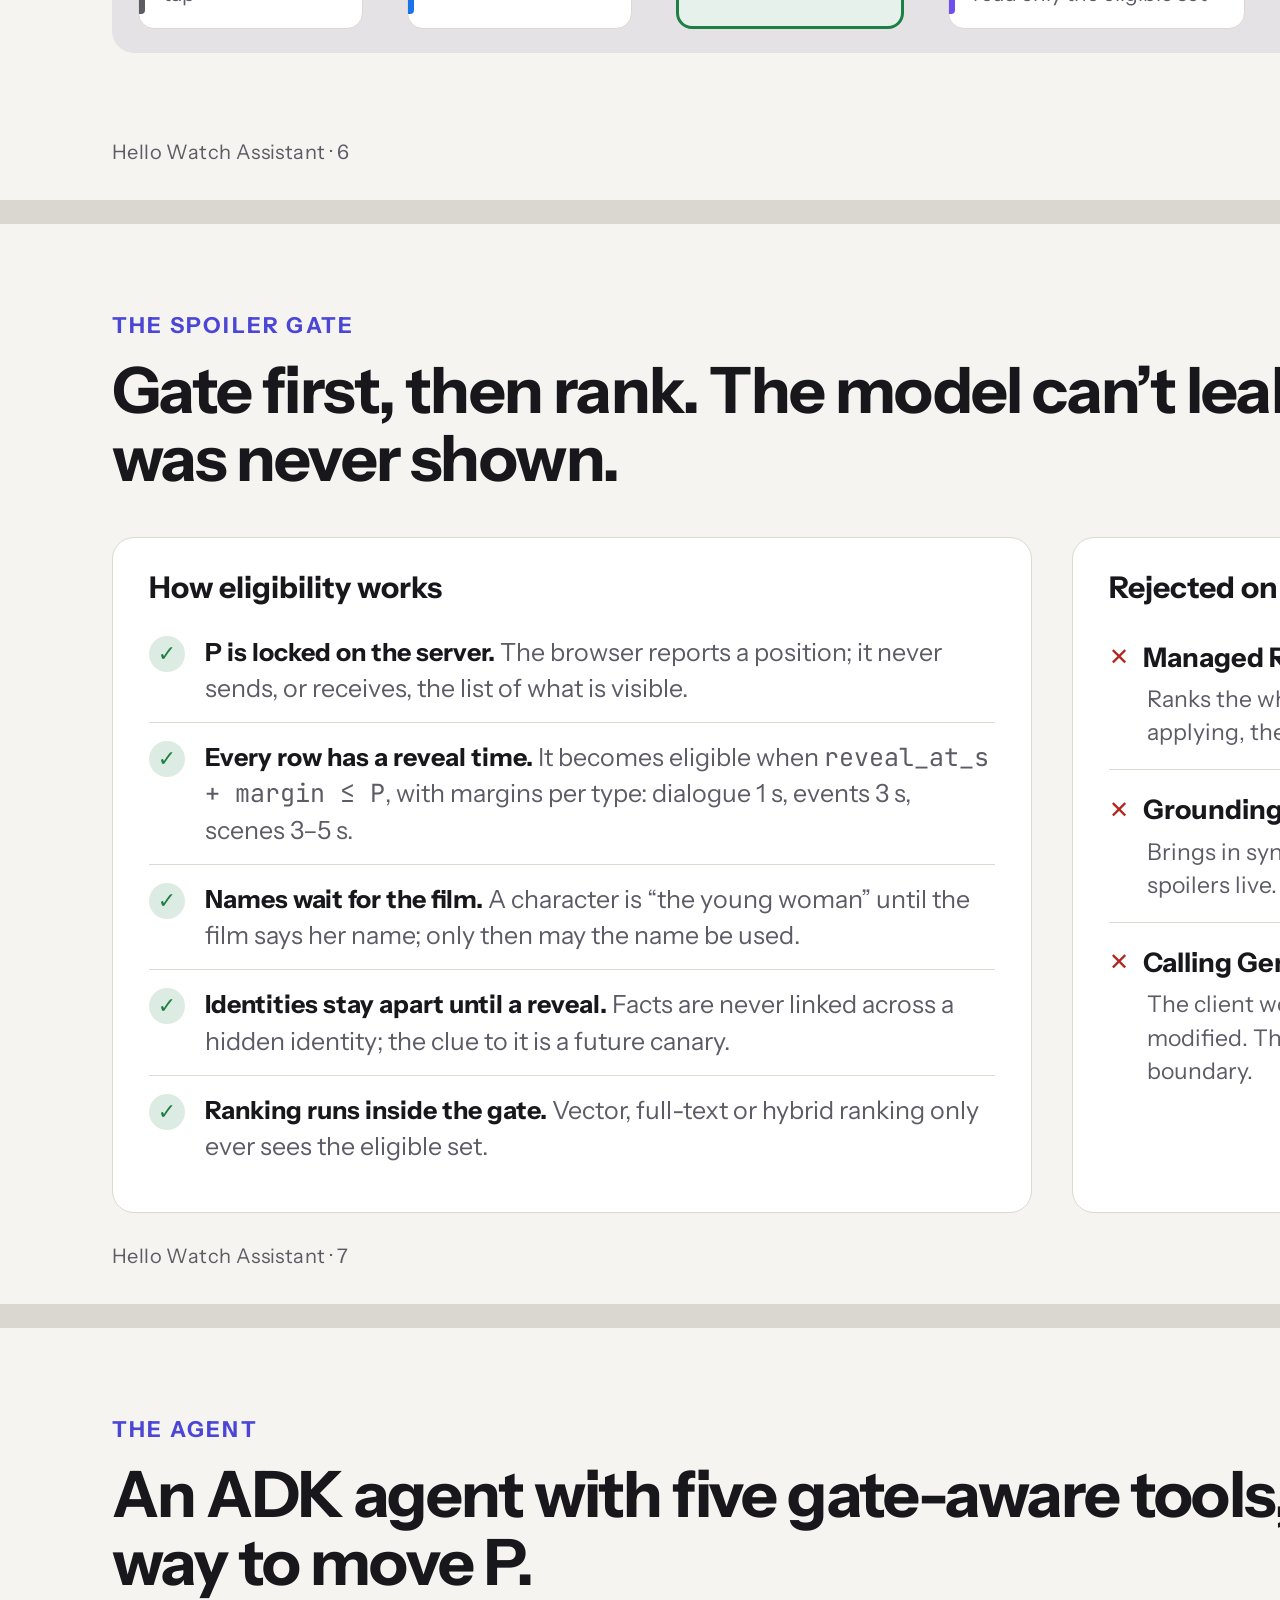
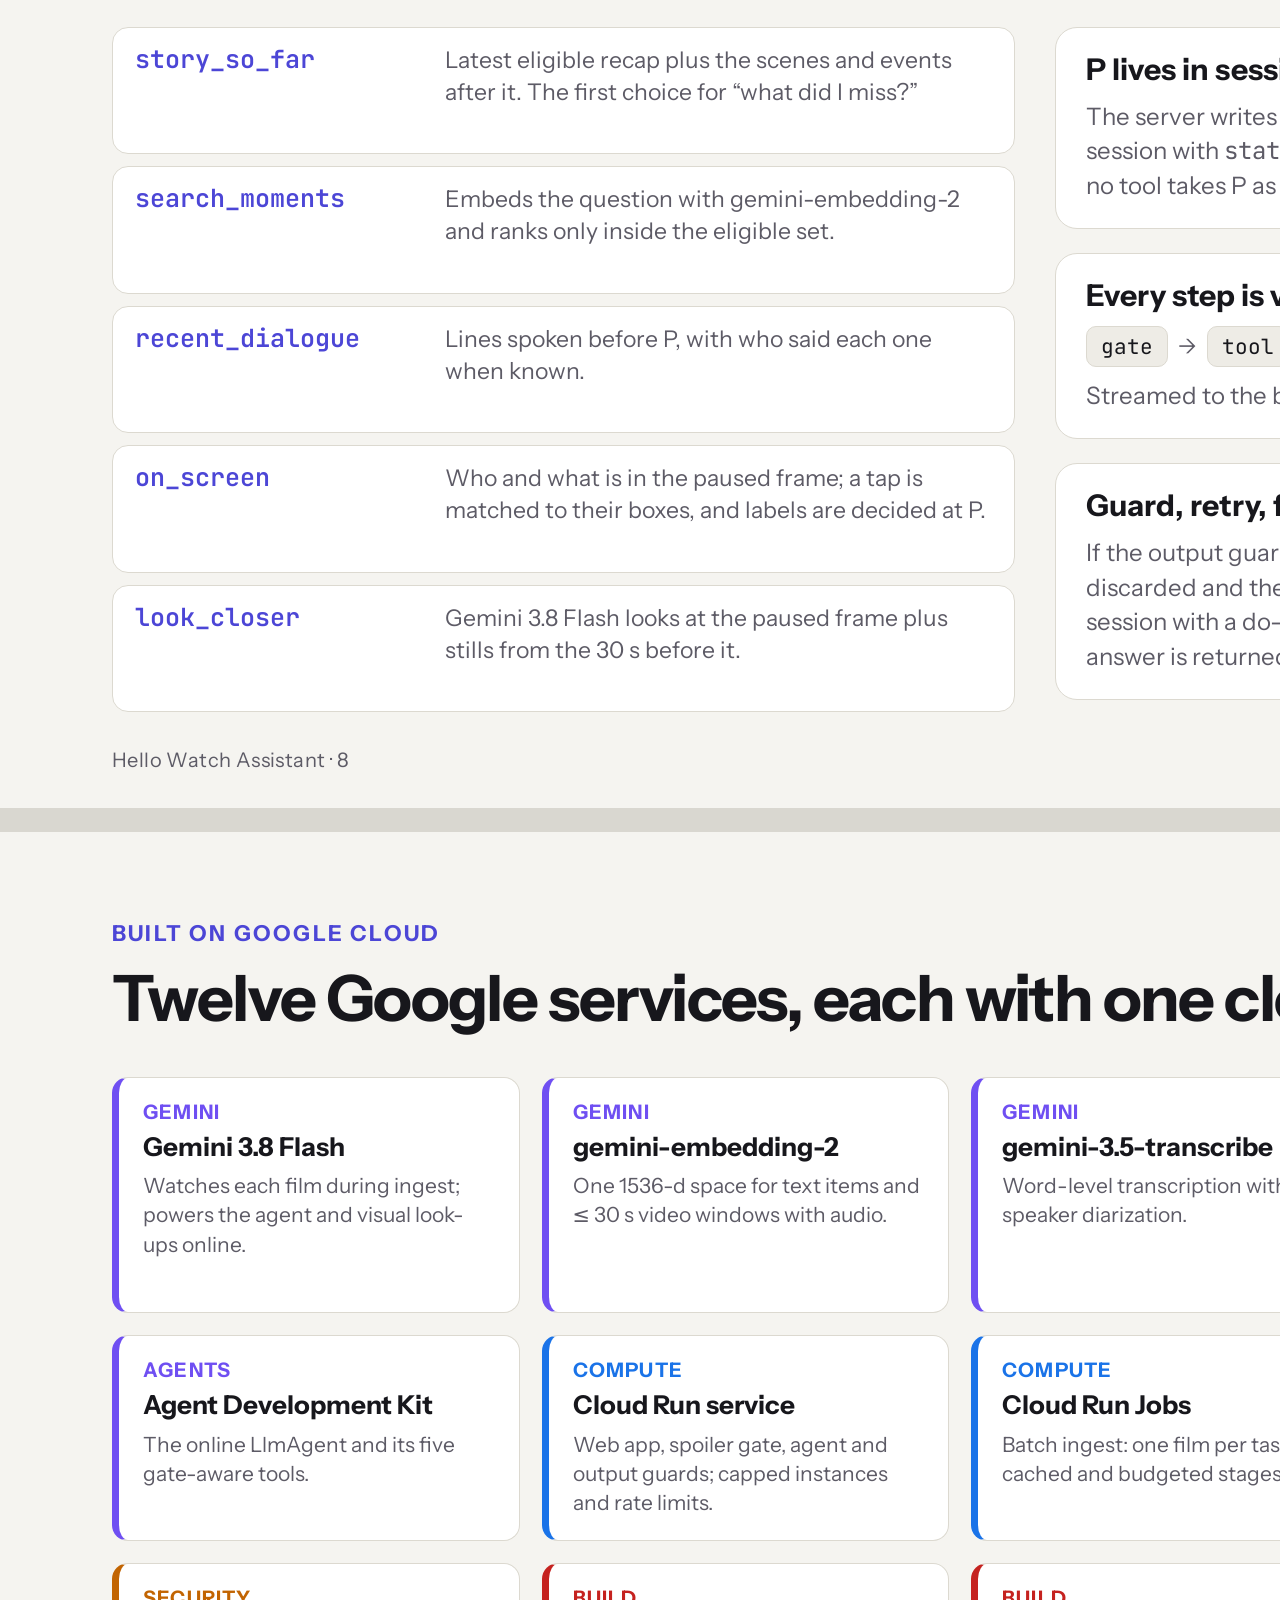
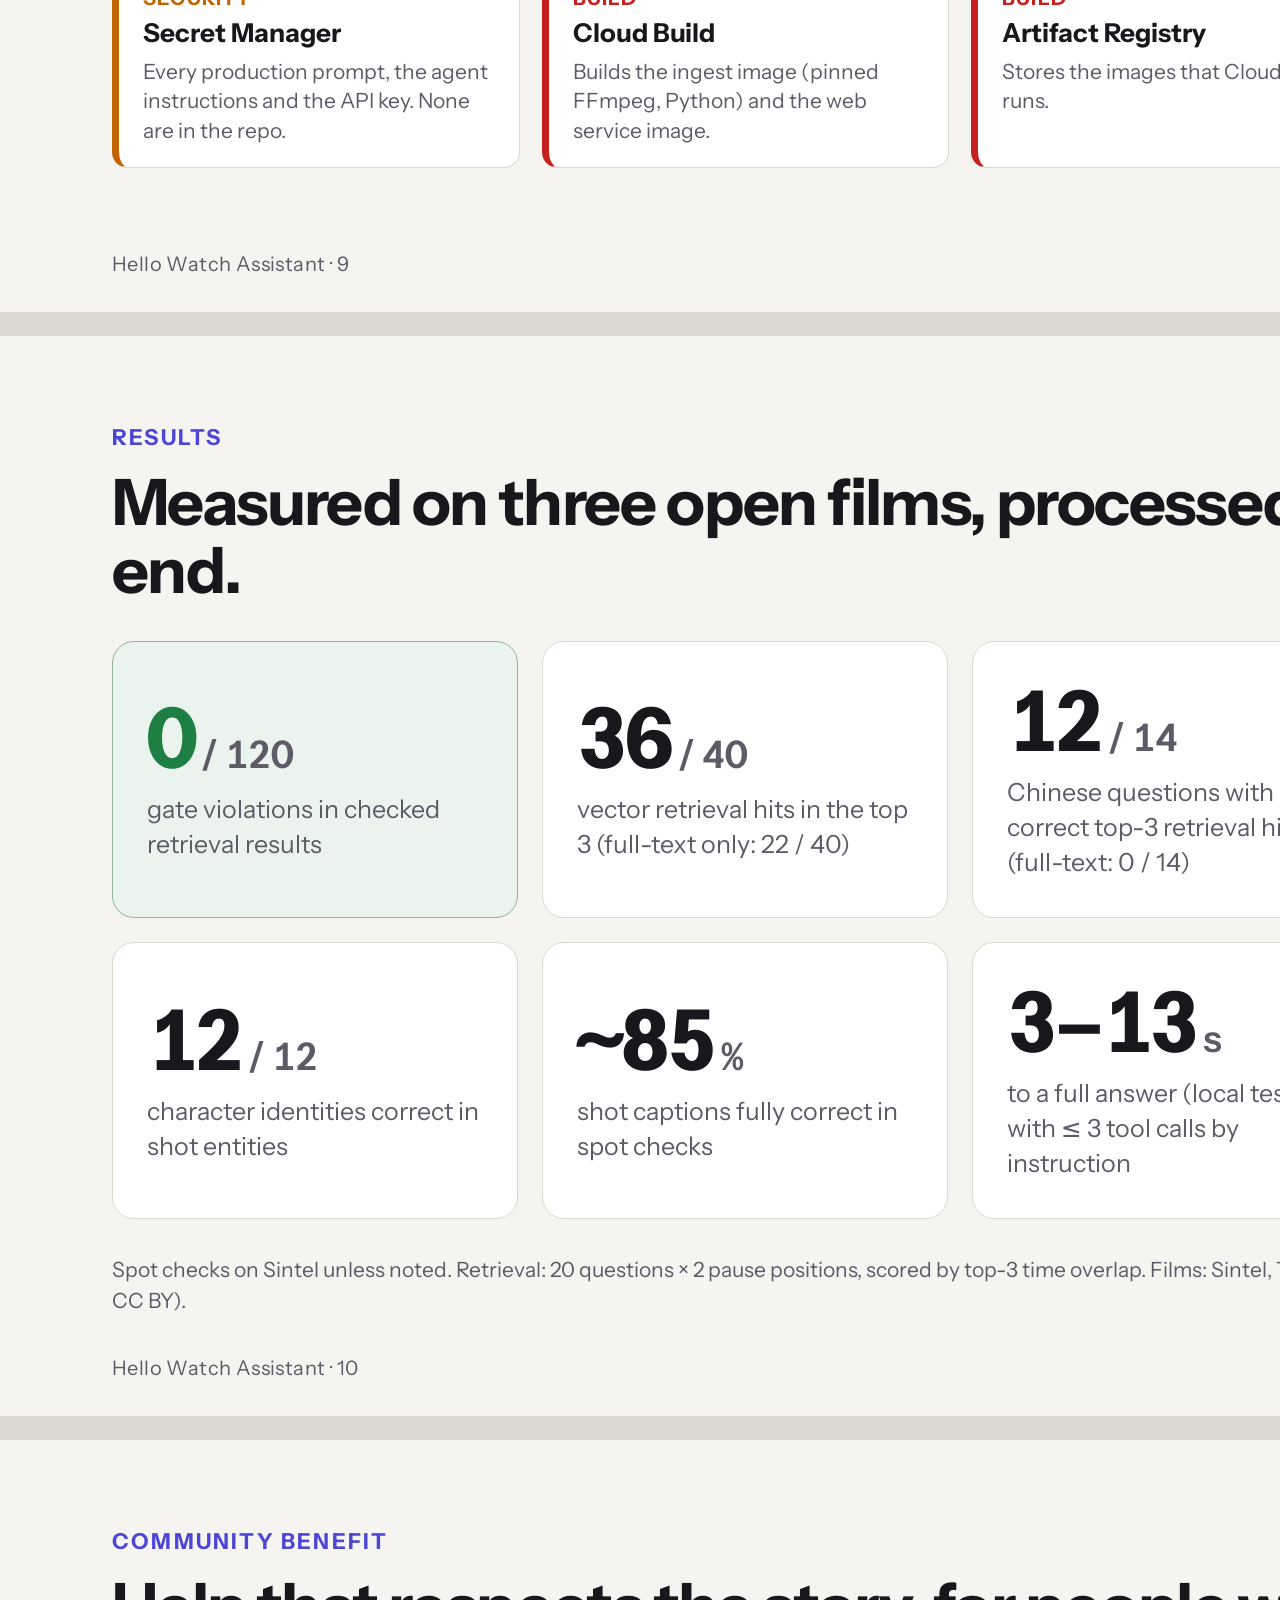
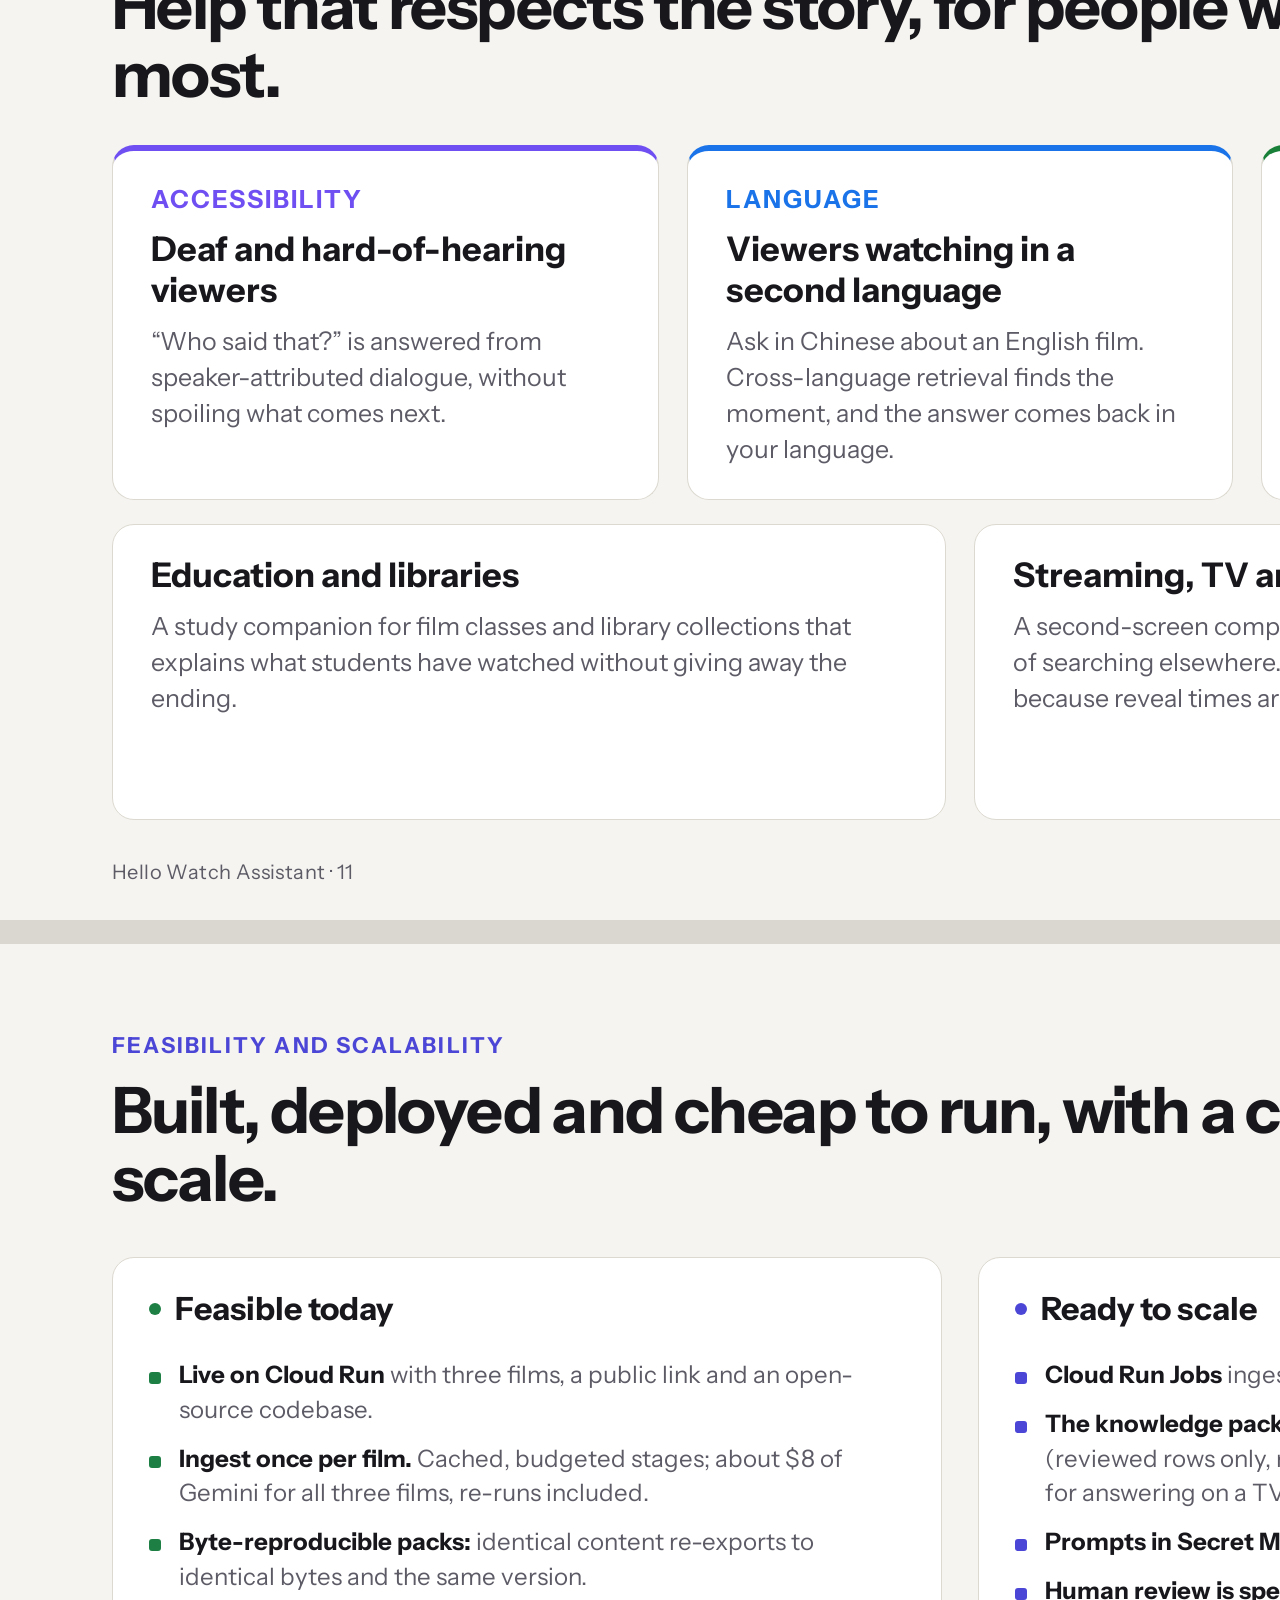
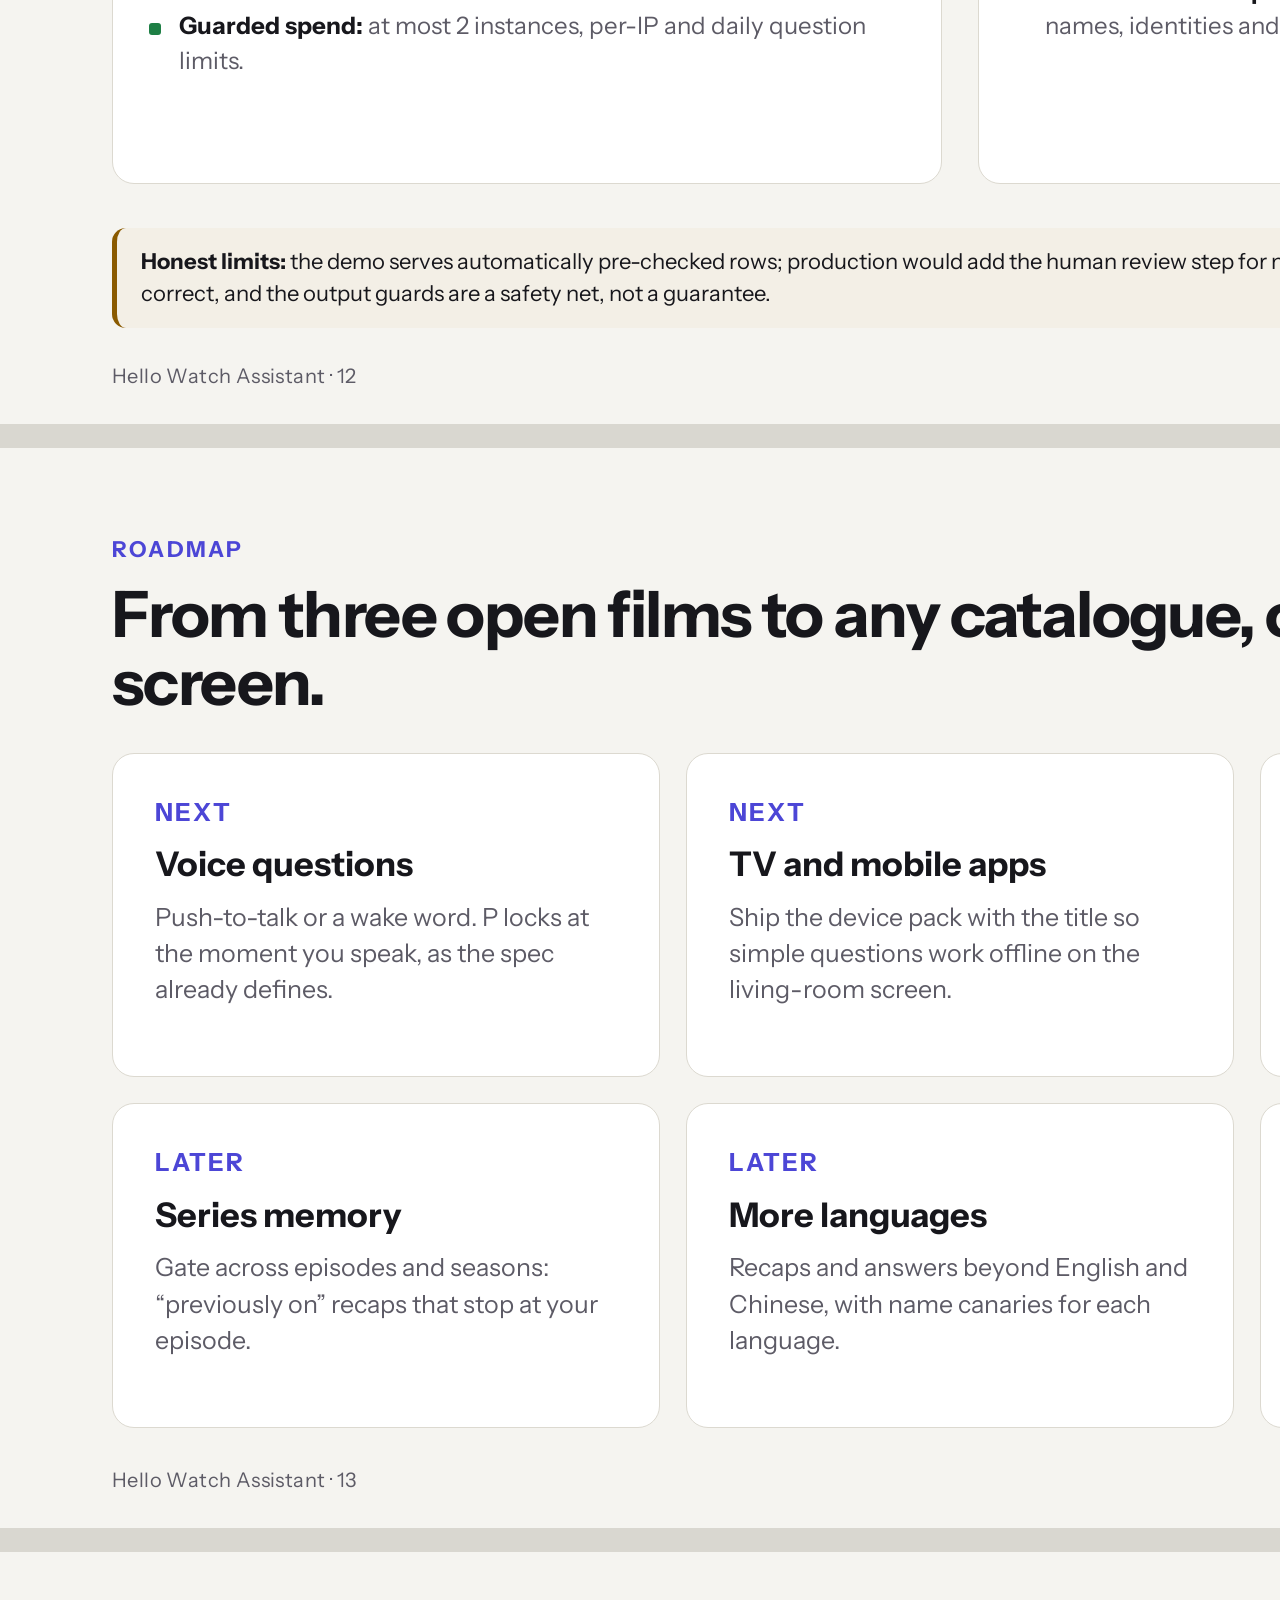
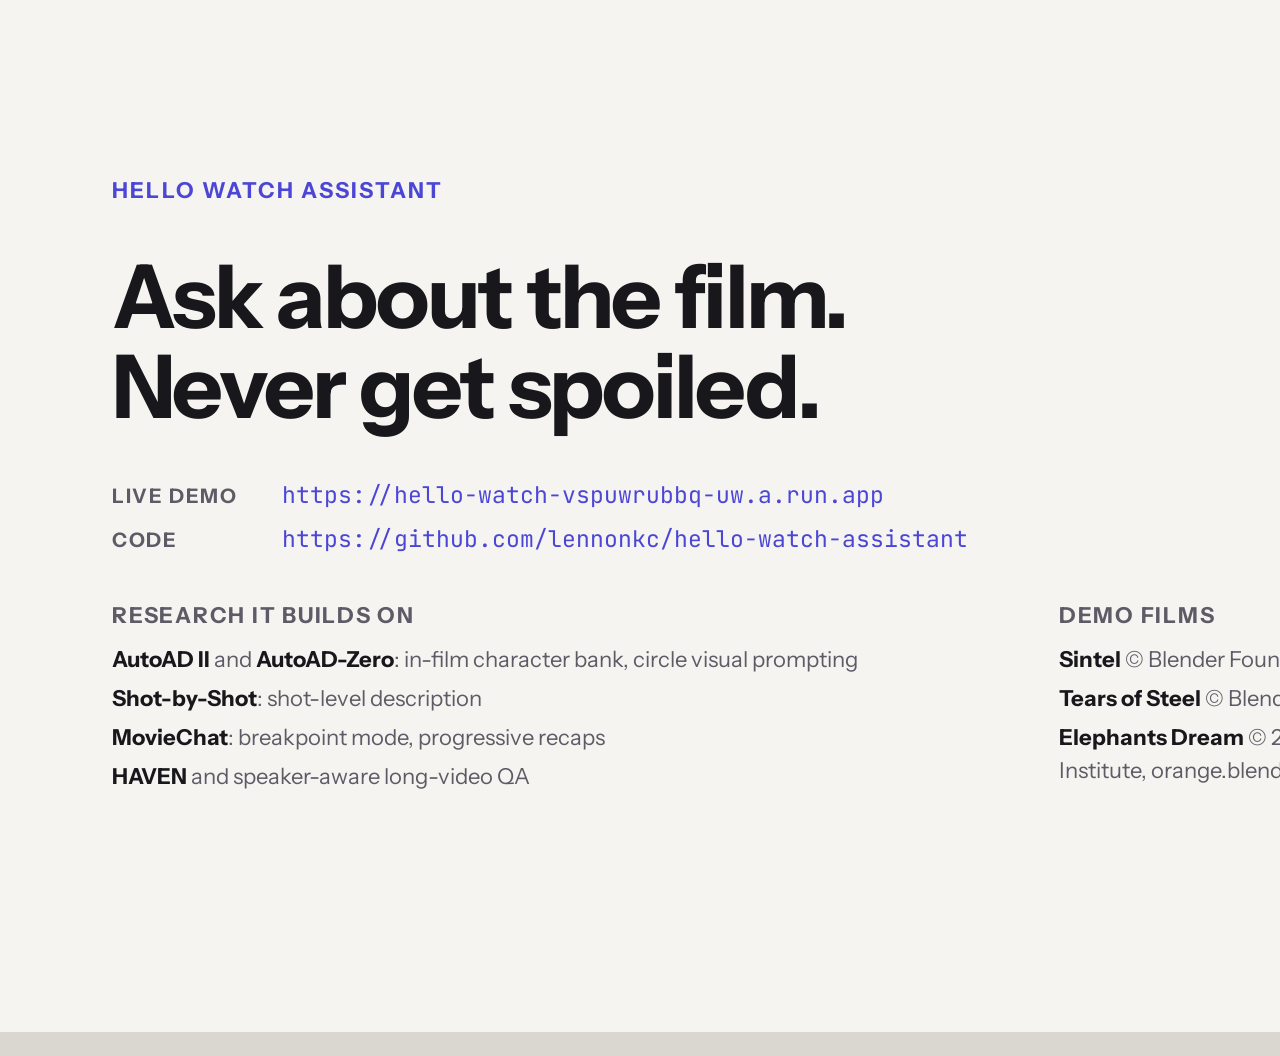
==== commit 089ae1ab: "Docs: retake README and deck screenshots on the redesigned web UI - docs/images/: every screenshot r" ====
--- a/docs/deck/deck.html
+++ b/docs/deck/deck.html
@@ -217,7 +217,7 @@
 .shot--contain img { object-fit: cover; object-position: top center; }
 .shot--contain figcaption { top: 16px; bottom: auto; }
 .shot--phone { align-self: stretch; border-radius: 34px; border: 8px solid #17171c; background: #17171c; }
-.shot--phone img { object-fit: cover; object-position: 50% 64%; }
+.shot--phone img { object-fit: cover; object-position: 50% 100%; }
 .shot--phone figcaption { left: 50%; transform: translateX(-50%); white-space: nowrap; }
 .ok-ico { background: color-mix(in srgb, var(--ok) 14%, transparent); color: var(--ok); }
 .feat { display: grid; gap: 22px; align-content: start; }
@@ -473,7 +473,7 @@
       <li><span class="ico ok-ico">✓</span><div><b>The gate runs first</b>At 07:11, 215 facts are unlocked and 150 are kept away from the model.</div></li>
       <li><span class="ico">≡</span><div><b>Story so far</b>The latest recap plus what happened since, read by the agent’s story_so_far tool.</div></li>
       <li><span class="ico">▣</span><div><b>Evidence you can check</b>“Based on” shows the recap time and frames from earlier in the film.</div></li>
-      <li><span class="ico ok-ico">⛨</span><div><b>Guarded and fast</b>The spoiler guard passed; this answer took 4.4 s.</div></li>
+      <li><span class="ico ok-ico">⛨</span><div><b>Checked before you see it</b>The spoiler guard passed before the answer appeared; this one took 12.5 s.</div></li>
     </ul>
   </div>
 </section>
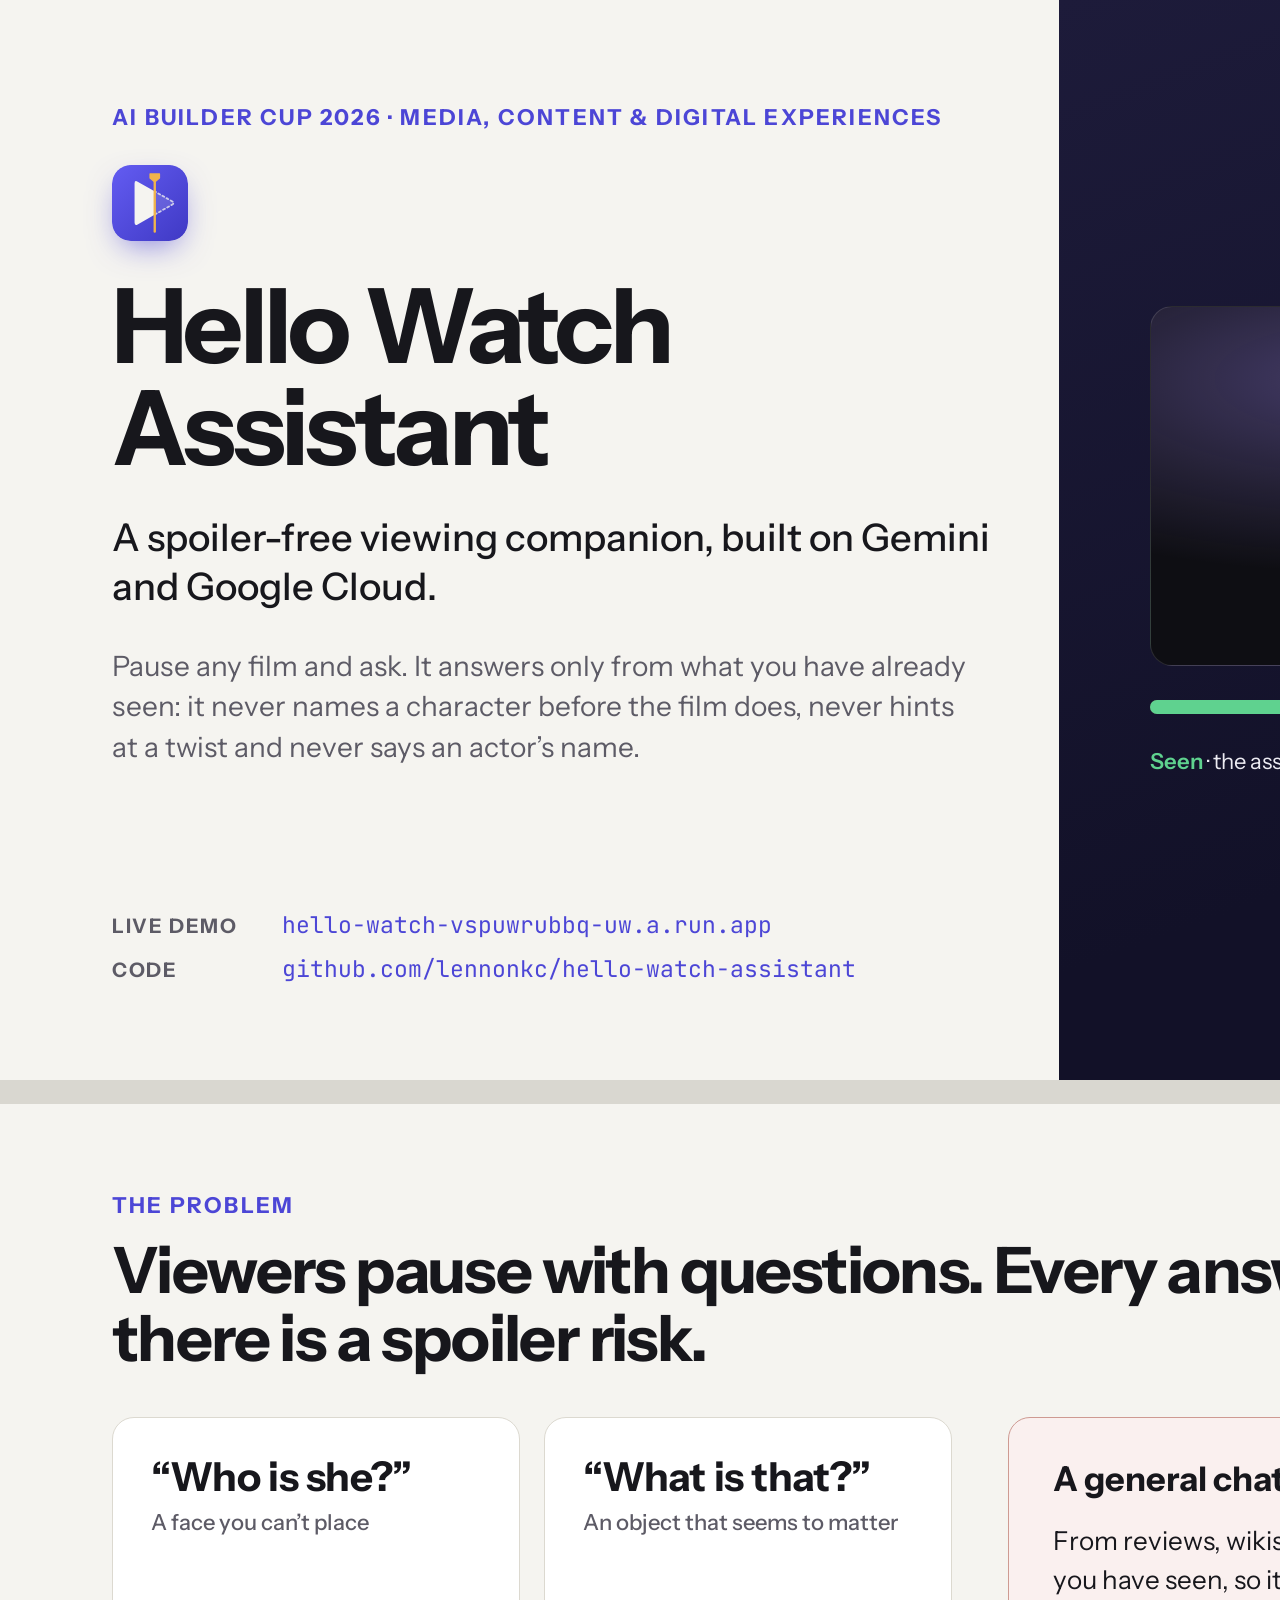
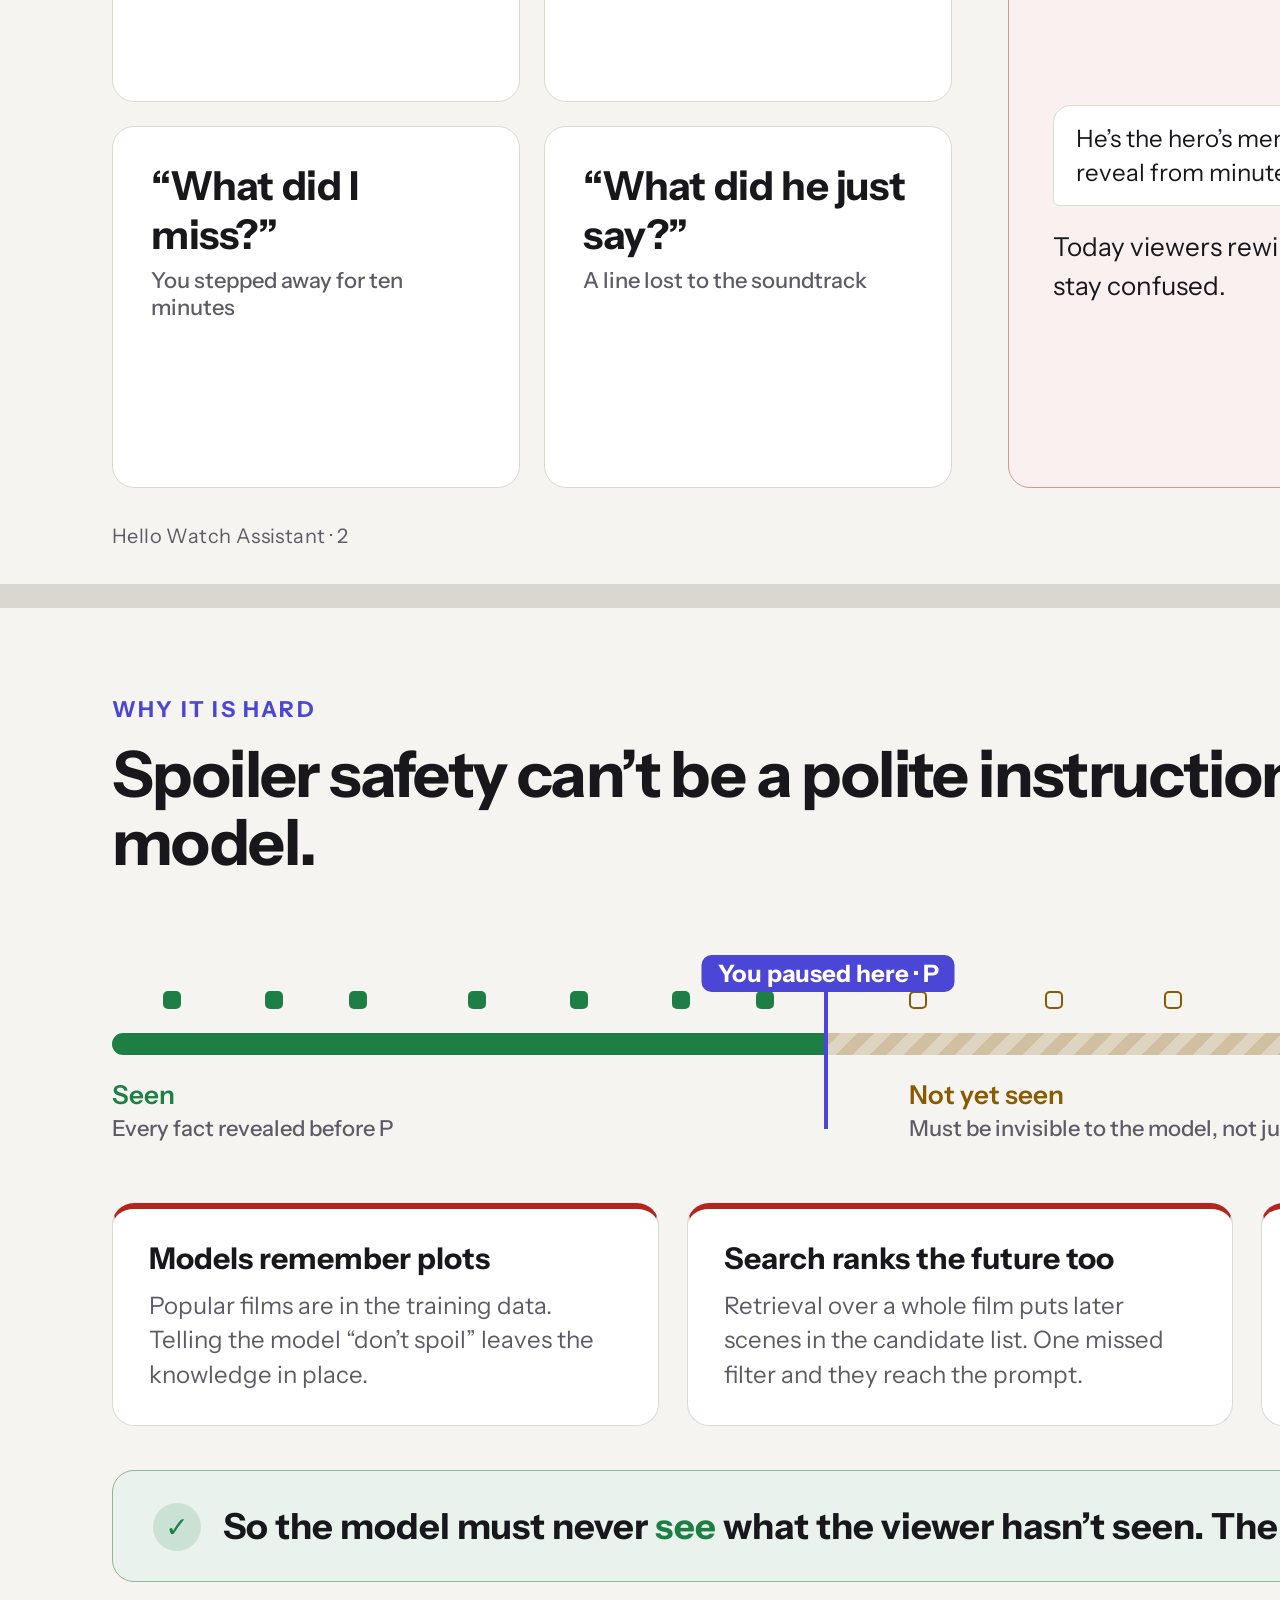
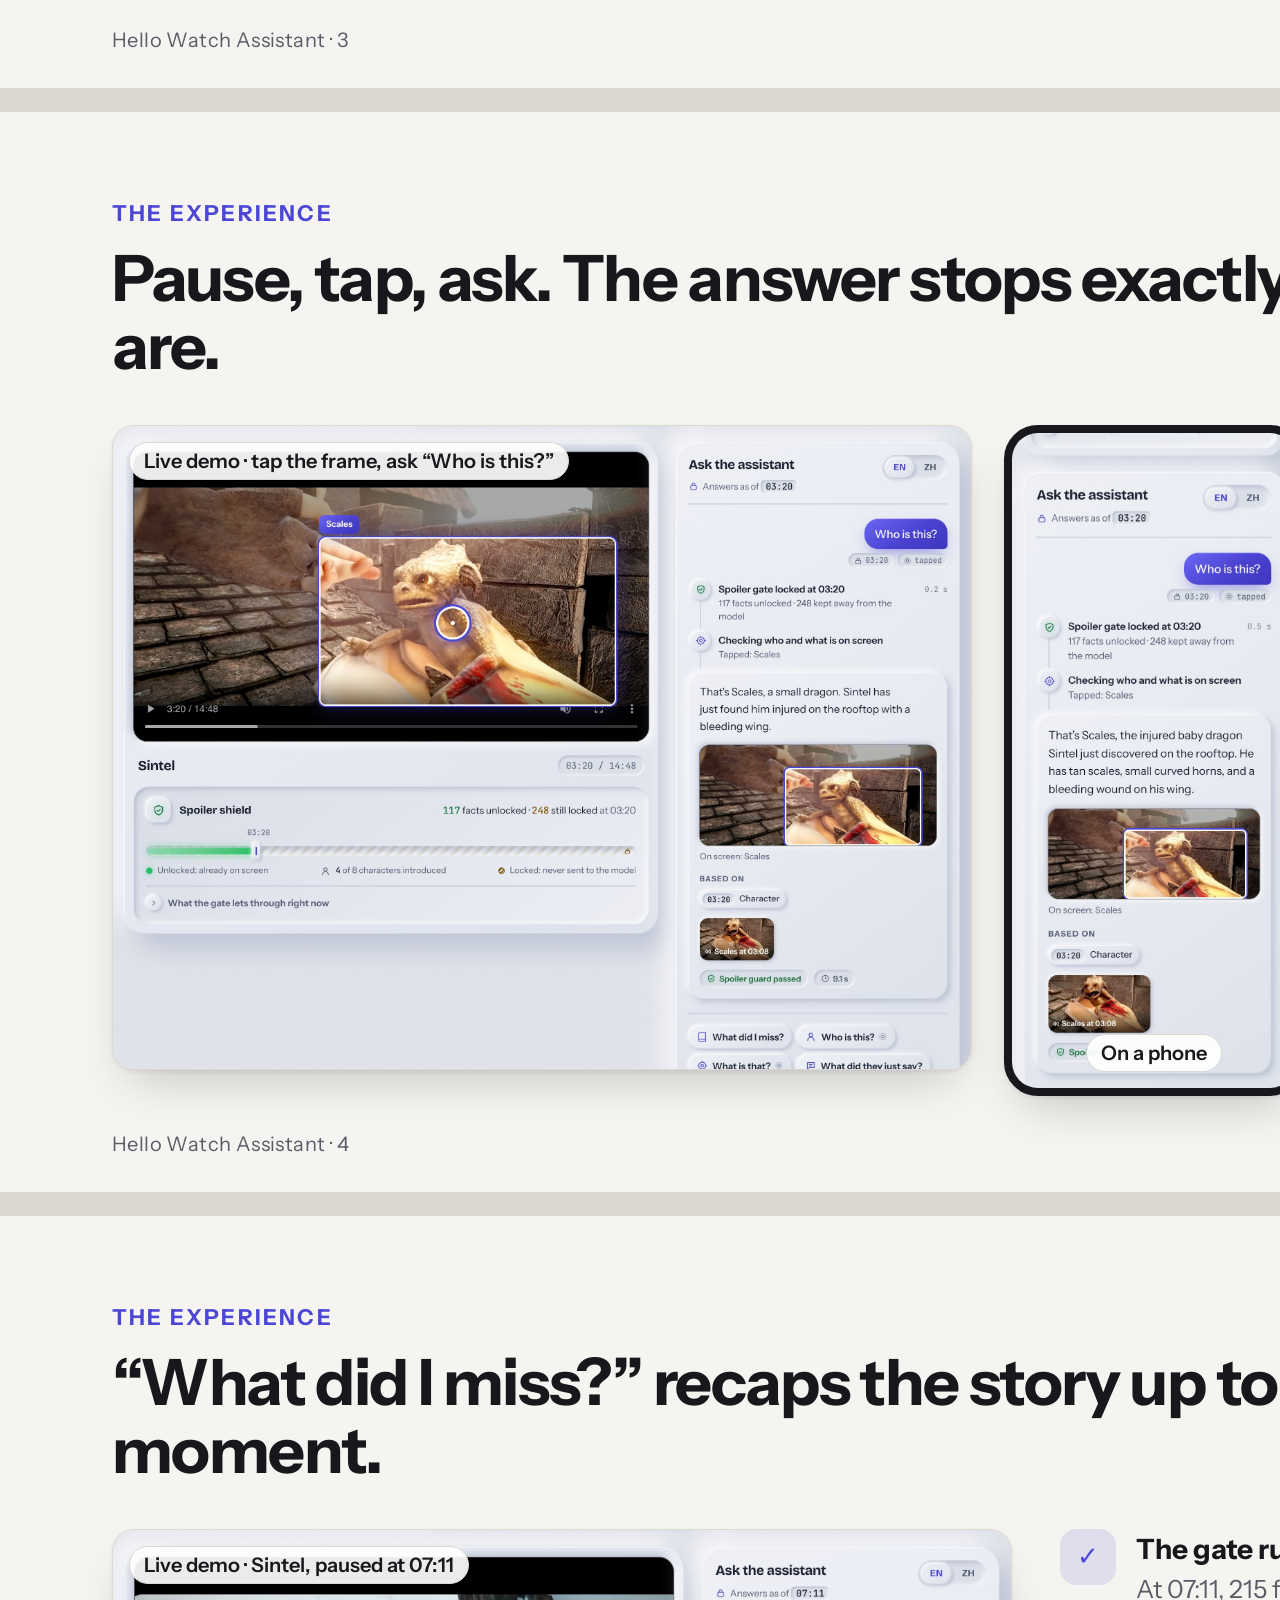
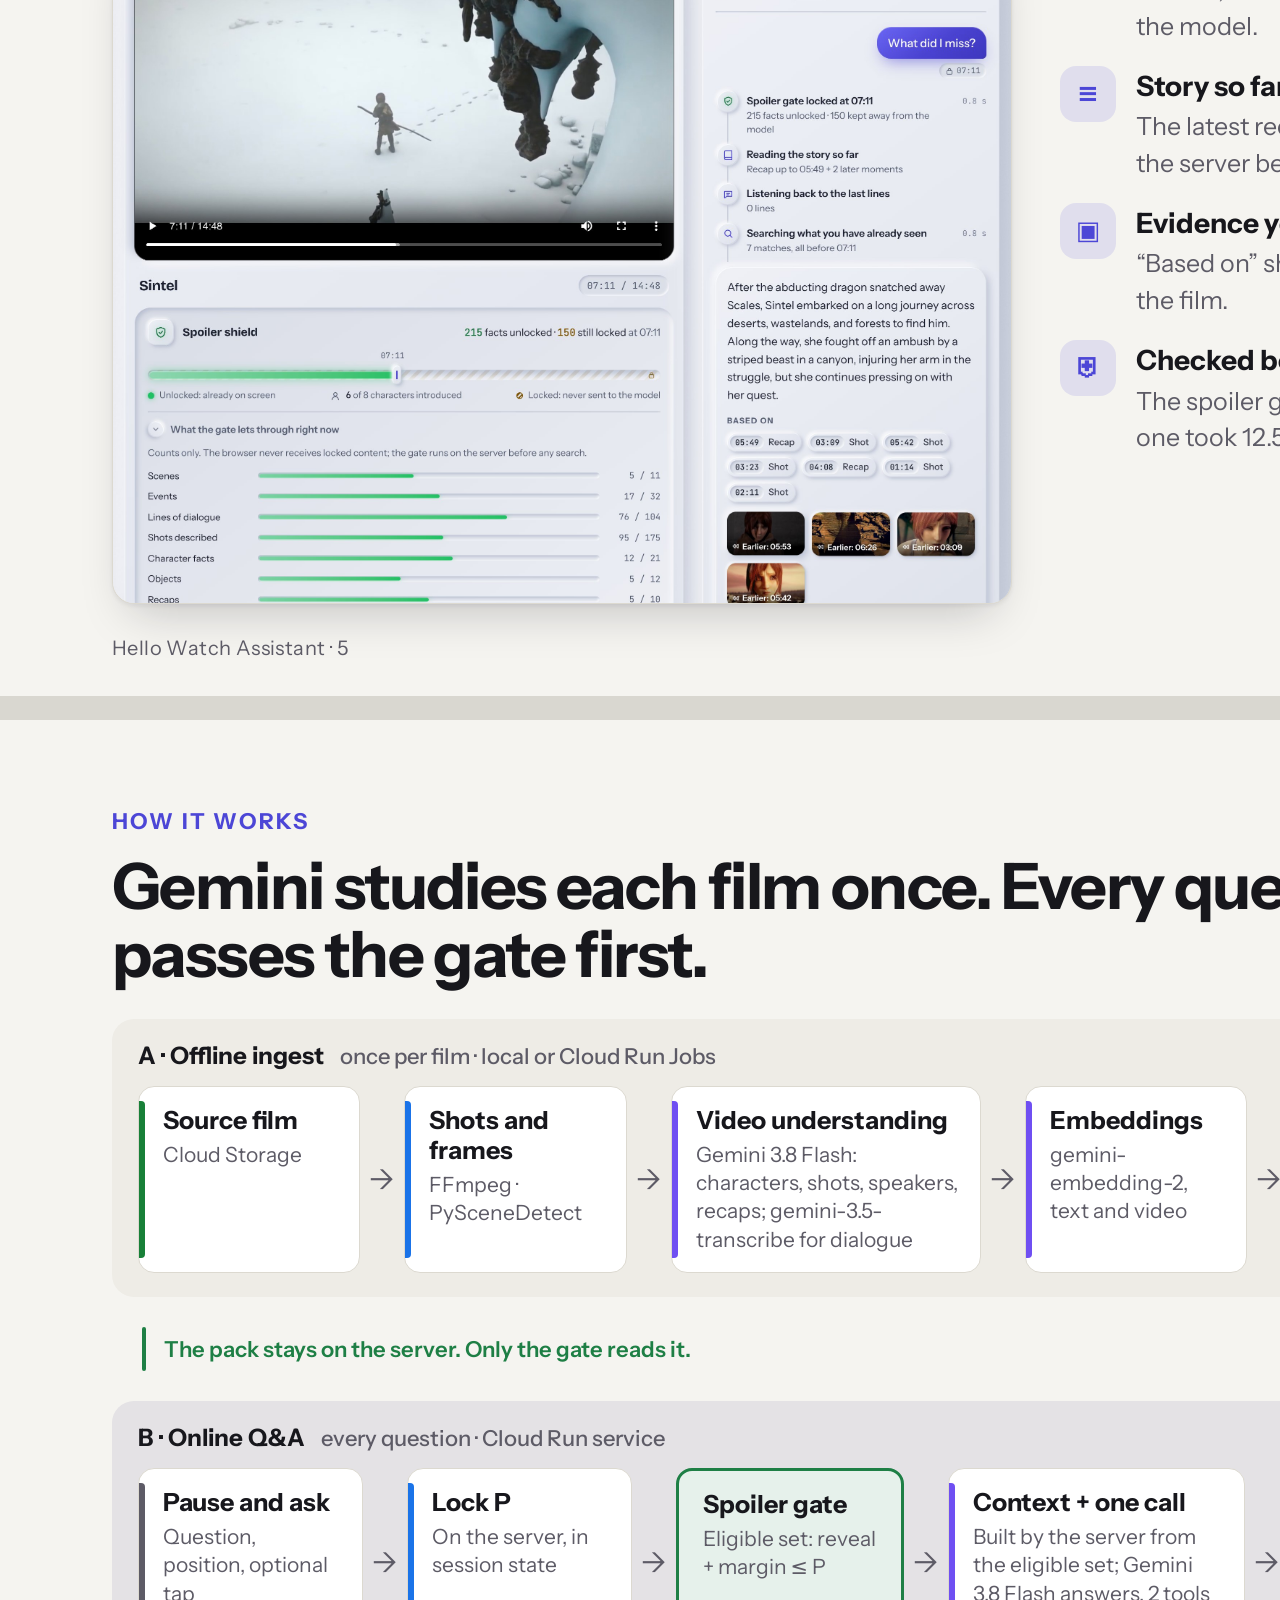
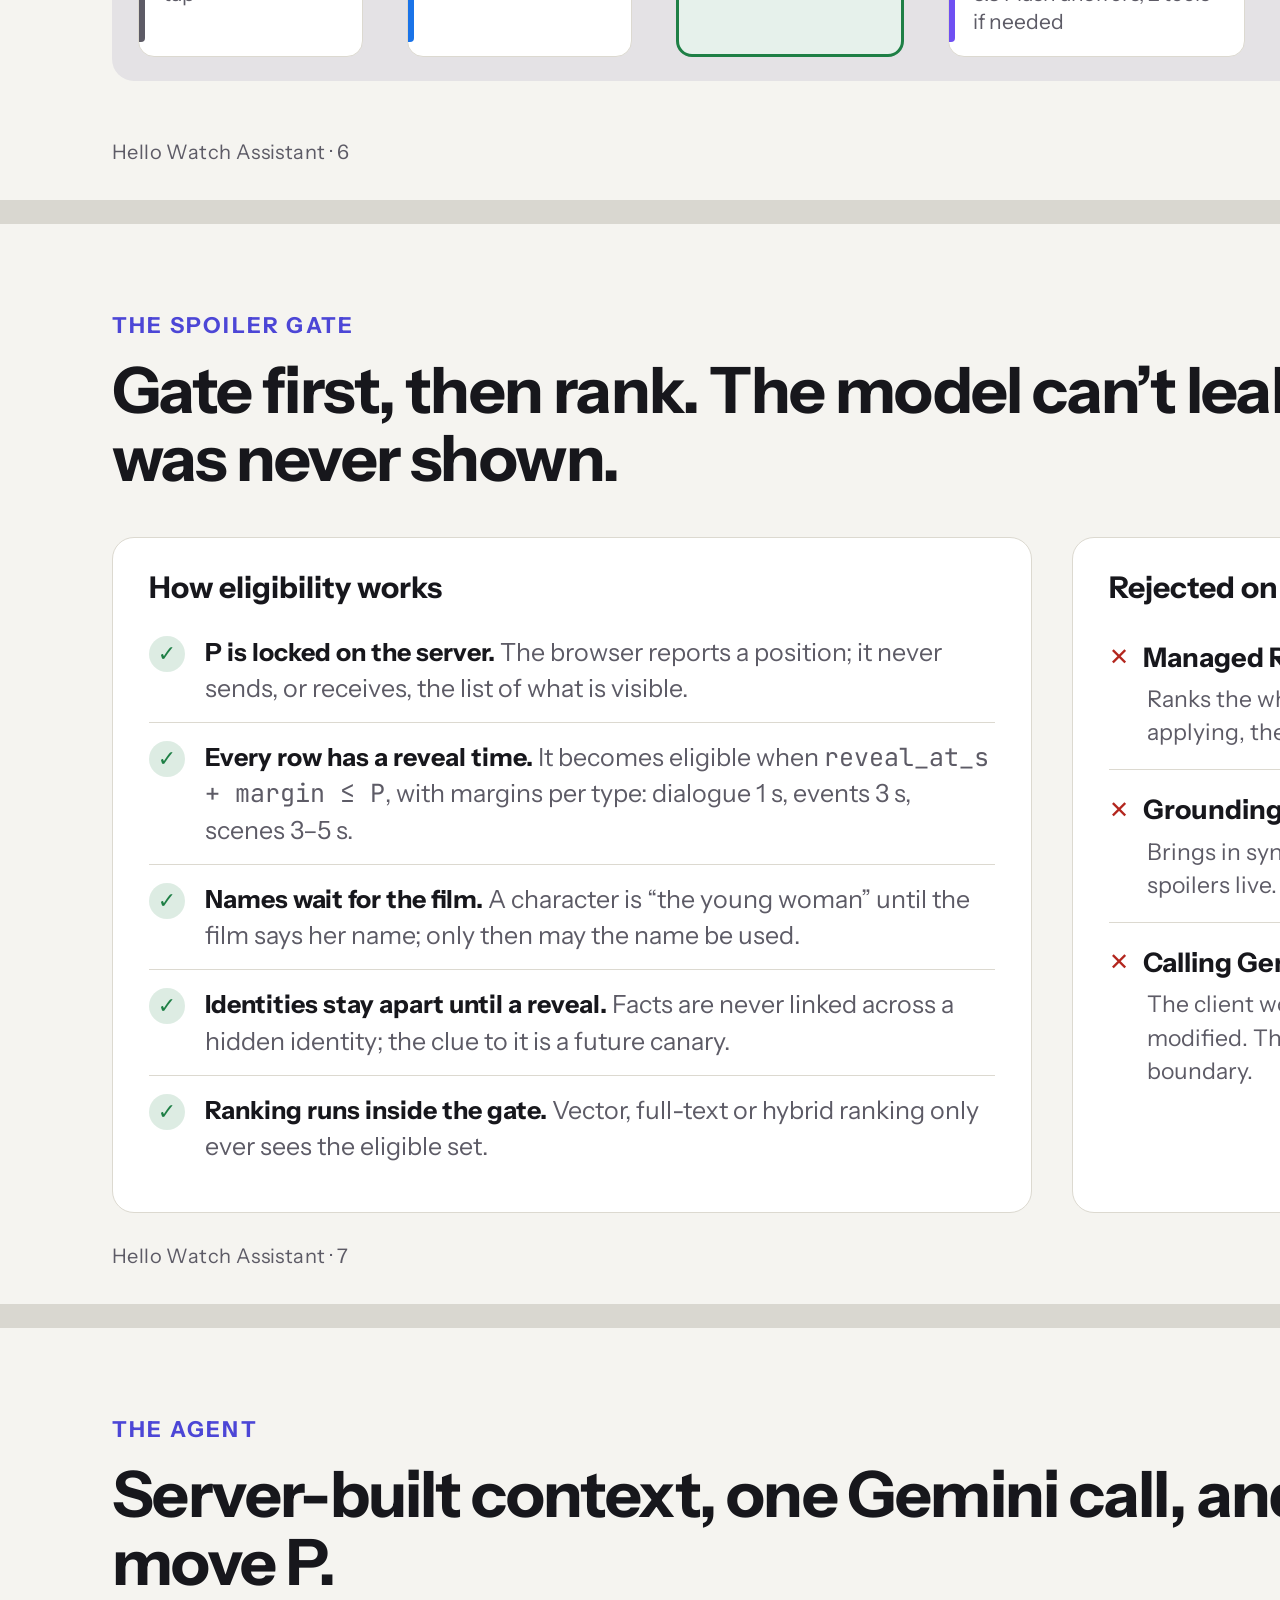
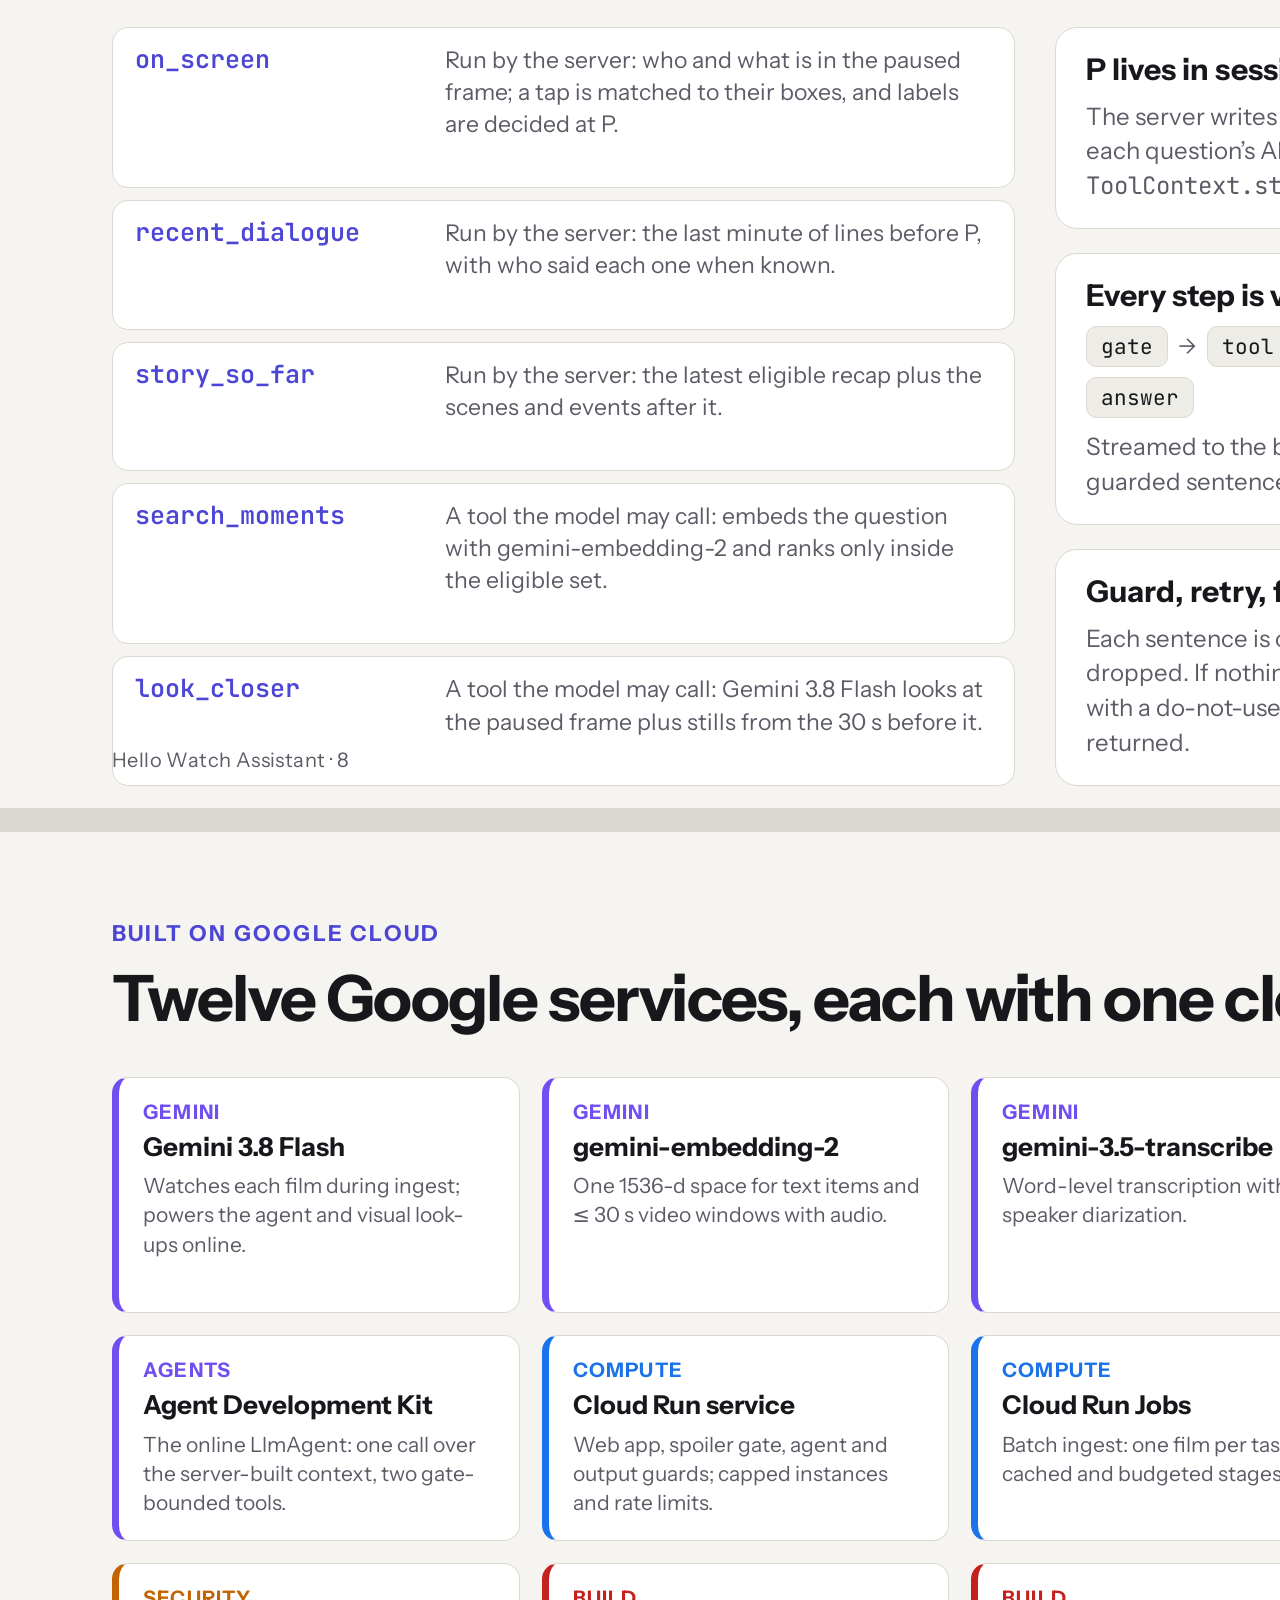
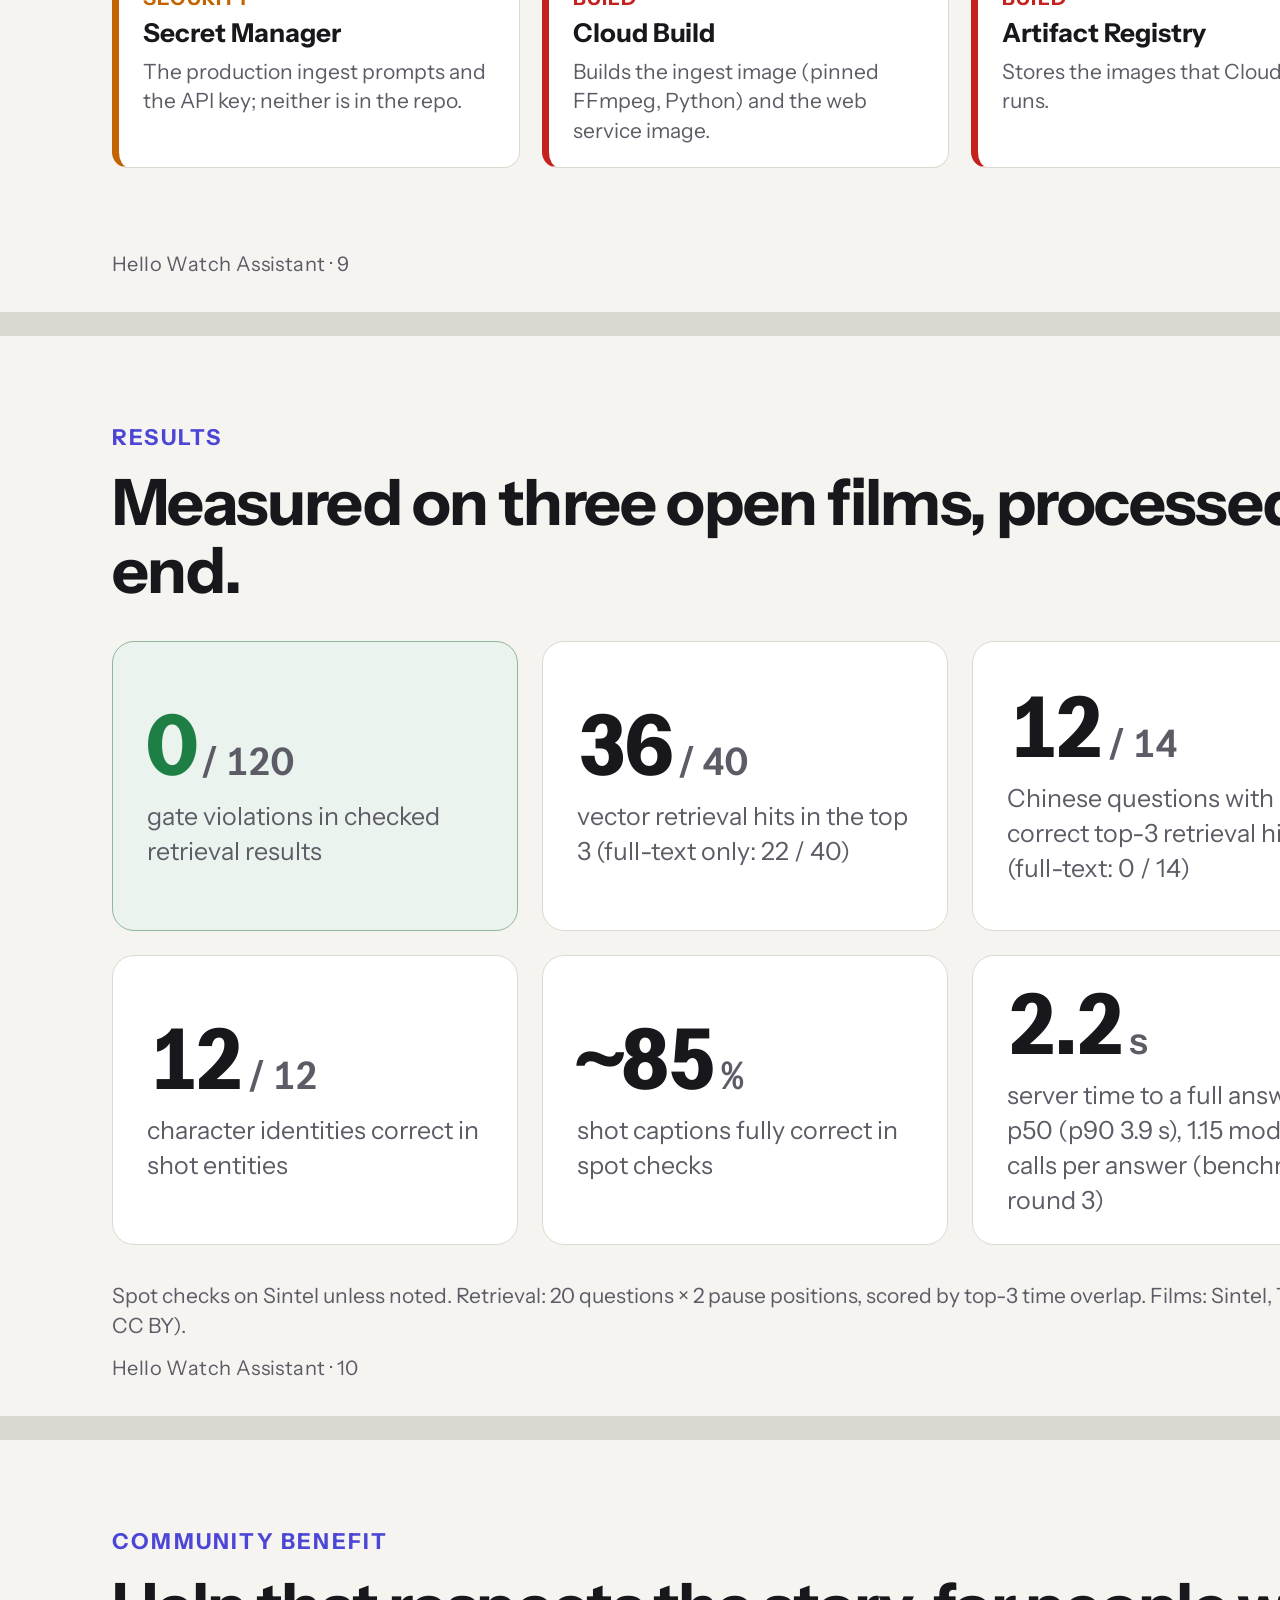
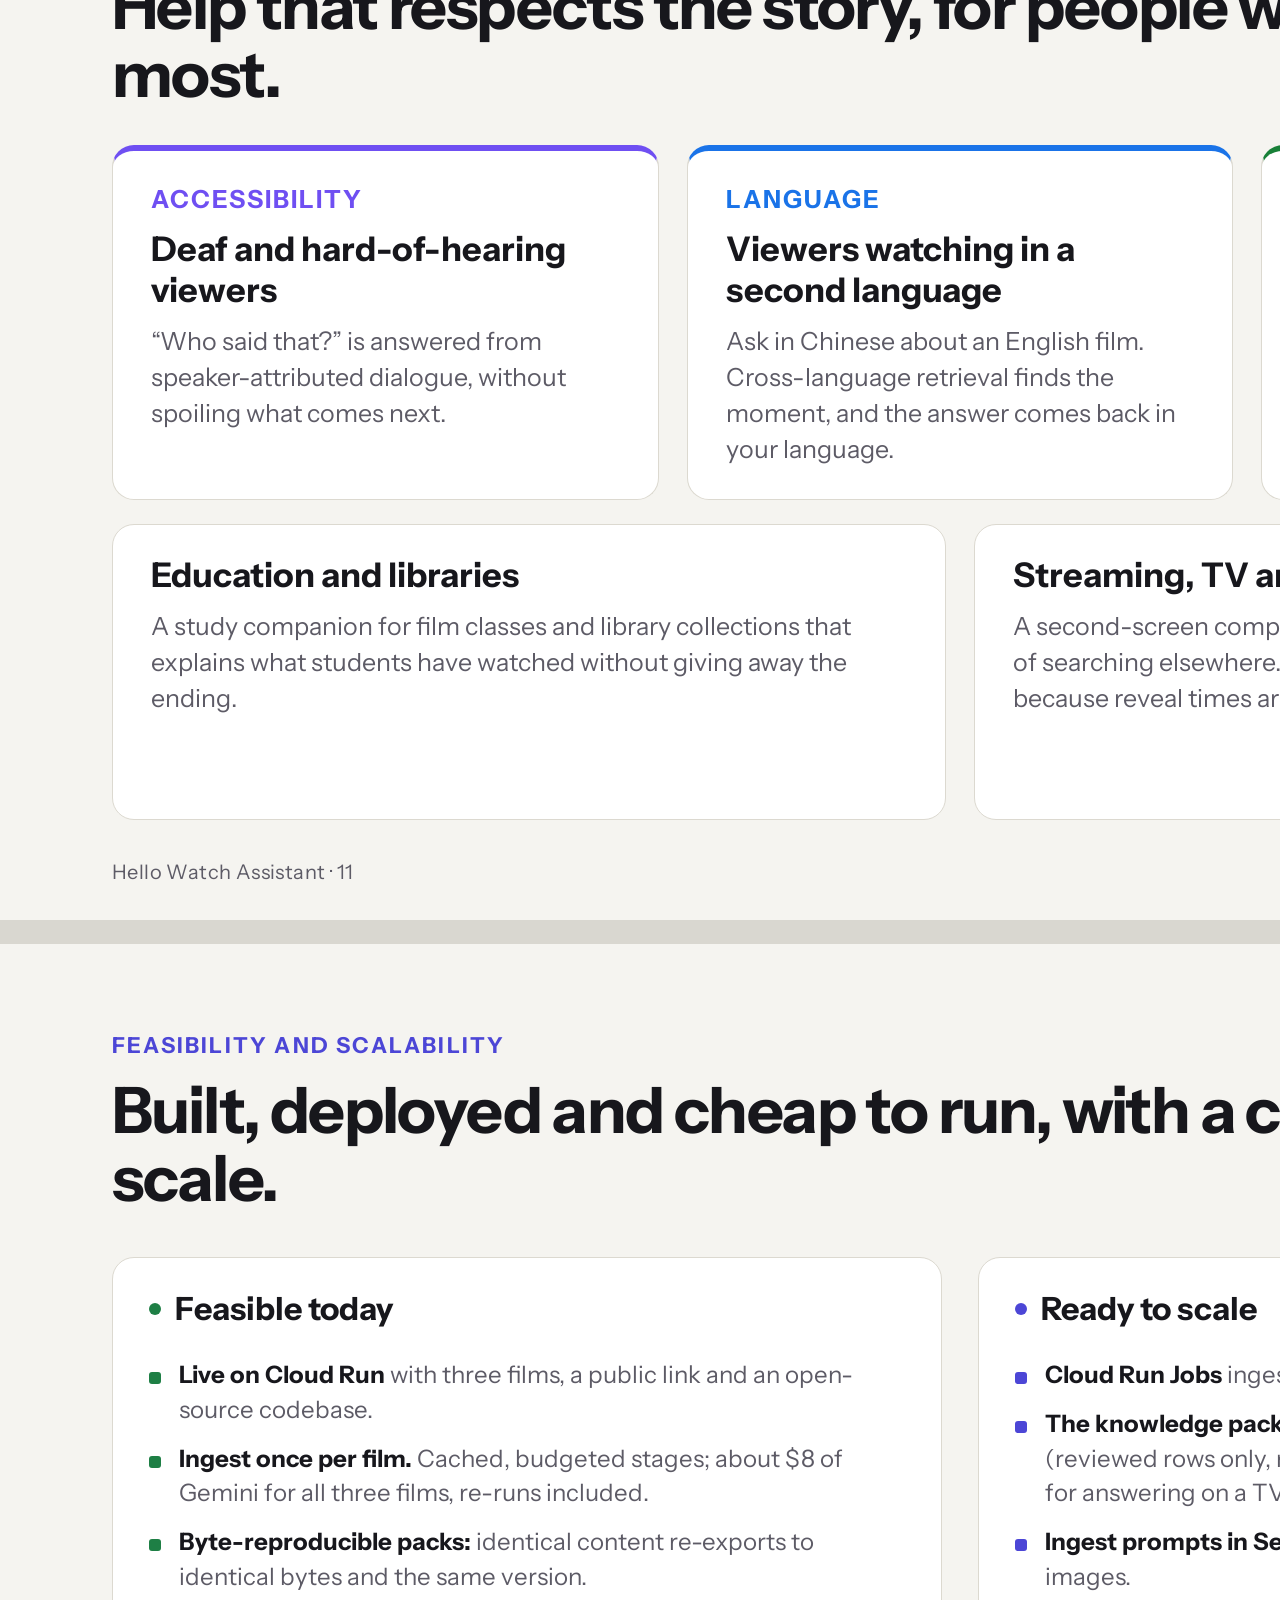
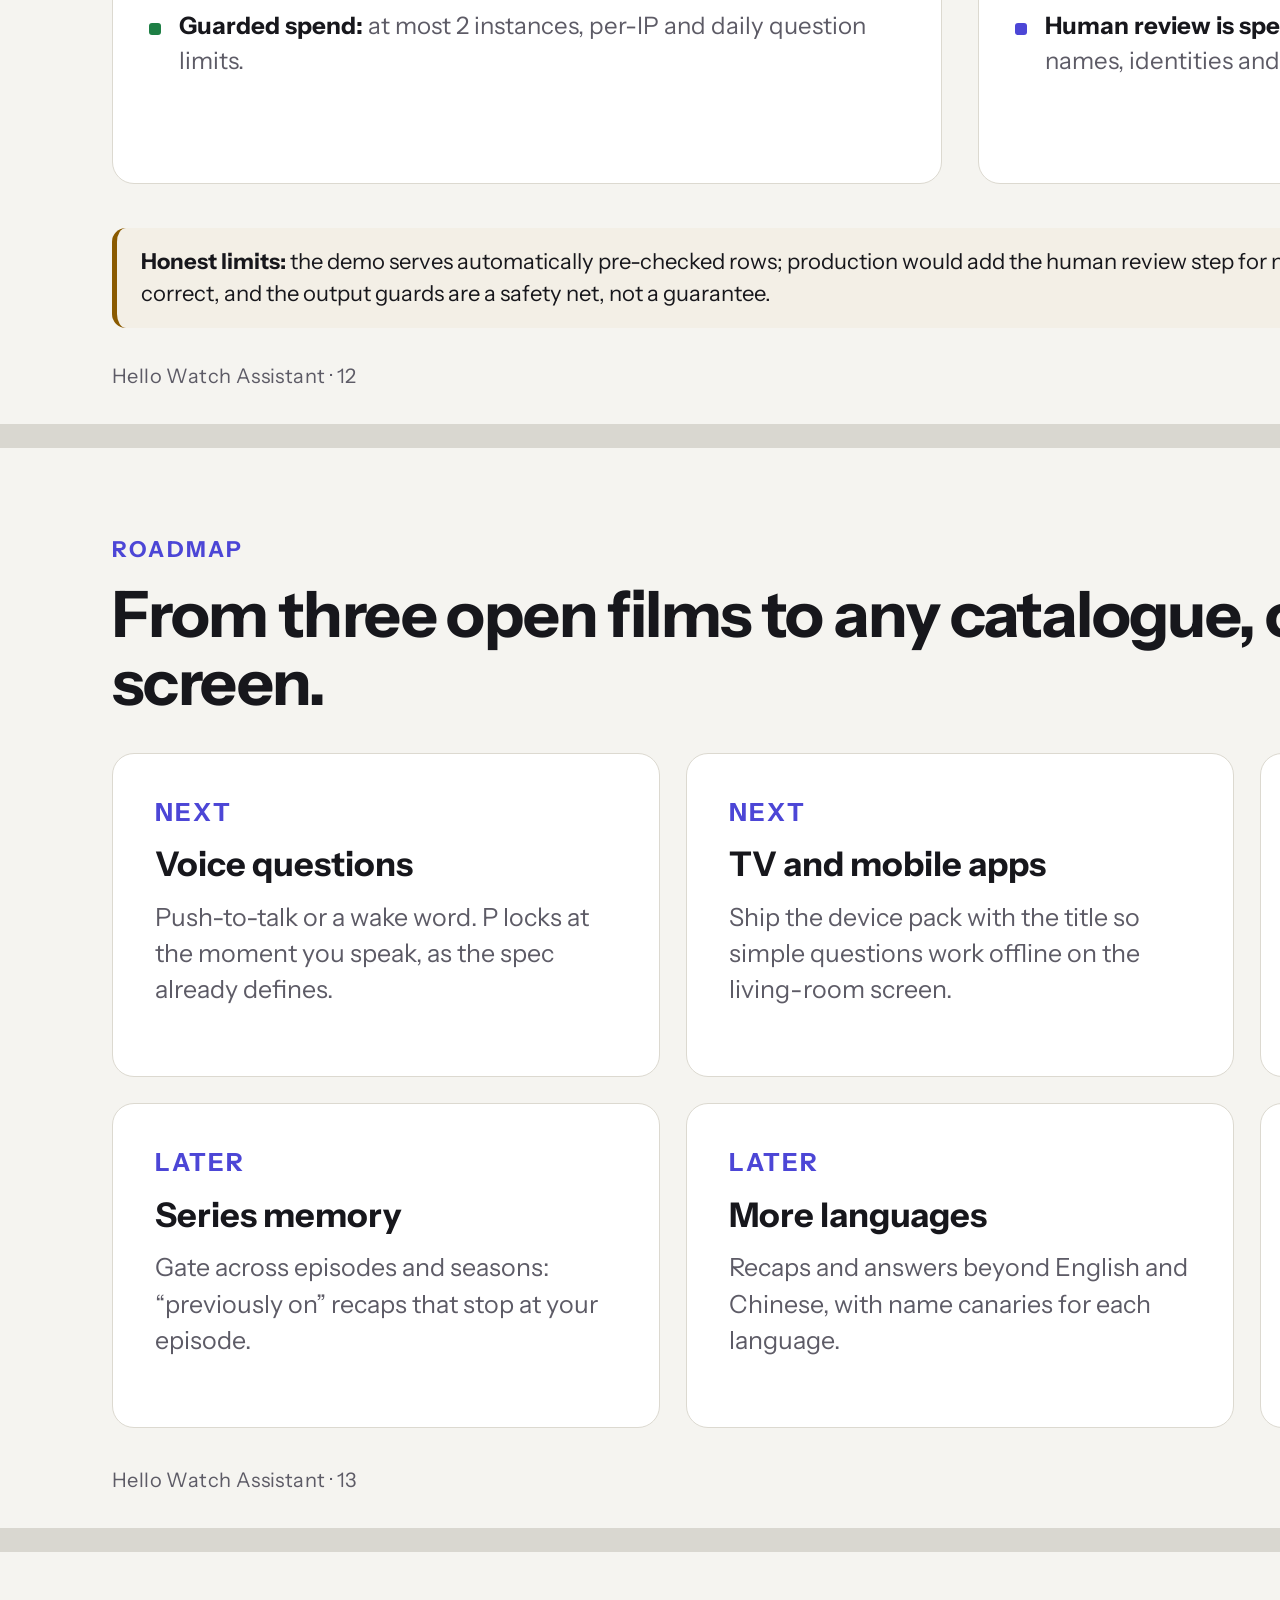
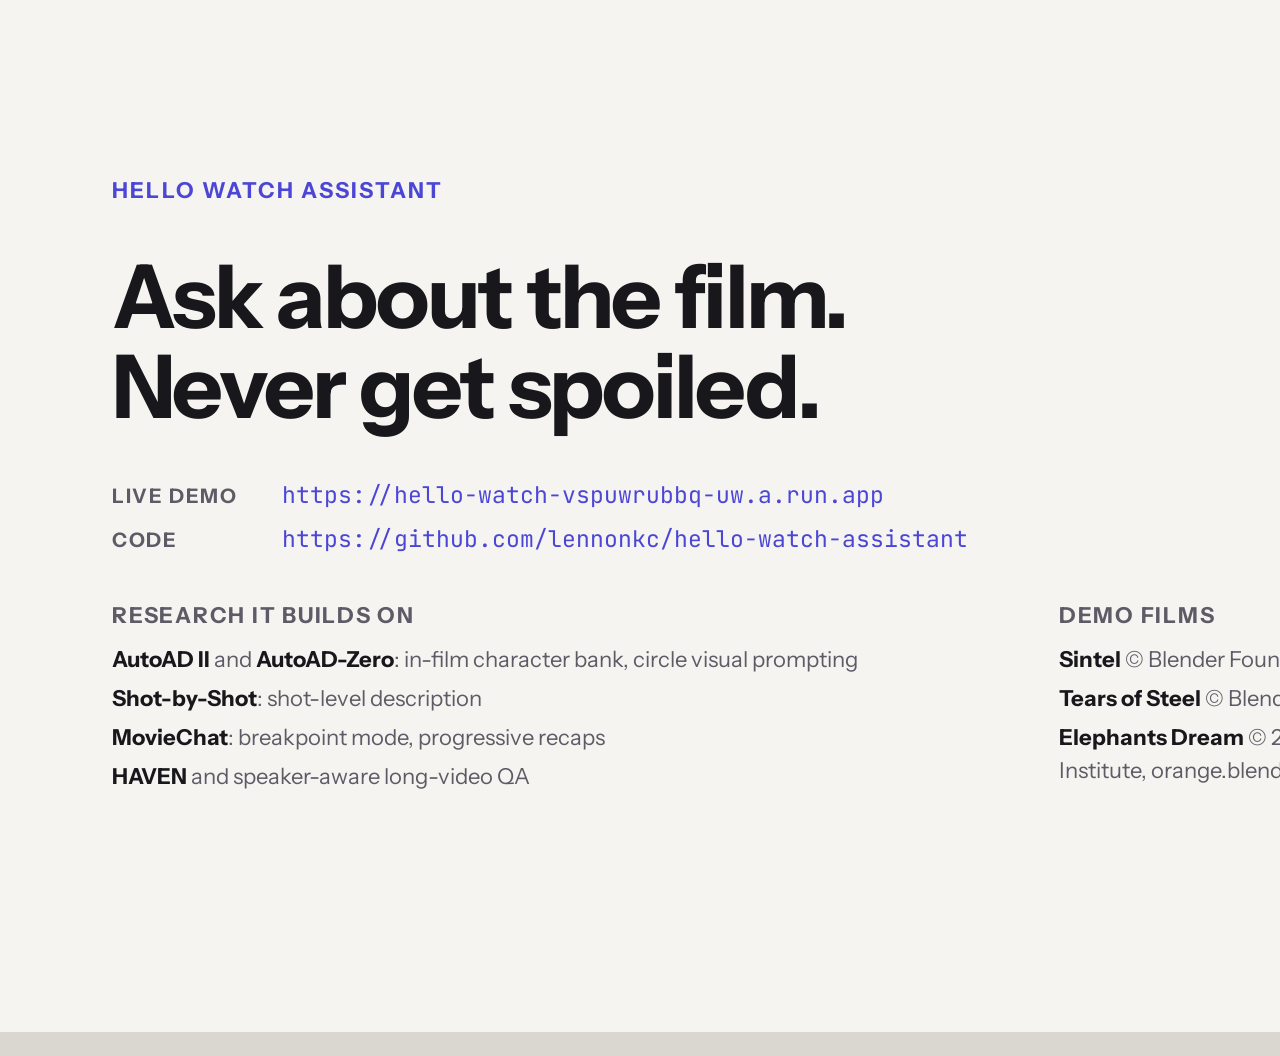
==== commit c2ca9f5c: "bench, ops, docs: the answer-flow switch is gone. bench: no --flow / X-Watch-Flow header / BENCH_FLO" ====
--- a/docs/deck/deck.html
+++ b/docs/deck/deck.html
@@ -471,7 +471,7 @@
     <figure class="shot shot--contain" data-label="docs/images/live-demo-miss.jpg"><img src="../images/live-demo-miss.jpg" alt="Live demo: what did I miss, with the spoiler shield counts" onerror="this.remove()"><figcaption>Live demo · Sintel, paused at 07:11</figcaption></figure>
     <ul class="feat">
       <li><span class="ico ok-ico">✓</span><div><b>The gate runs first</b>At 07:11, 215 facts are unlocked and 150 are kept away from the model.</div></li>
-      <li><span class="ico">≡</span><div><b>Story so far</b>The latest recap plus what happened since, read by the agent’s story_so_far tool.</div></li>
+      <li><span class="ico">≡</span><div><b>Story so far</b>The latest recap plus what happened since, looked up by the server before the model is called.</div></li>
       <li><span class="ico">▣</span><div><b>Evidence you can check</b>“Based on” shows the recap time and frames from earlier in the film.</div></li>
       <li><span class="ico ok-ico">⛨</span><div><b>Checked before you see it</b>The spoiler guard passed before the answer appeared; this one took 12.5 s.</div></li>
     </ul>
@@ -510,11 +510,11 @@
       <div class="arrow">→</div>
       <div class="step step--gate"><b>Spoiler gate</b><span>Eligible set: reveal + margin ≤ P</span></div>
       <div class="arrow">→</div>
-      <div class="step" style="--c:var(--gc-gemini); flex:1.4"><b>ADK agent + 5 tools</b><span>Gemini 3.8 Flash on Agent Platform; tools read only the eligible set</span></div>
-      <div class="arrow">→</div>
-      <div class="step" style="--c:var(--gc-run)"><b>Output guards</b><span>Names, canaries, visibility</span></div>
-      <div class="arrow">→</div>
-      <div class="step" style="--c:var(--gc-run)"><b>Streamed answer</b><span>Server-Sent Events</span></div>
+      <div class="step" style="--c:var(--gc-gemini); flex:1.4"><b>Context + one call</b><span>Built by the server from the eligible set; Gemini 3.8 Flash answers, 2 tools if needed</span></div>
+      <div class="arrow">→</div>
+      <div class="step" style="--c:var(--gc-run)"><b>Sentence guard</b><span>Names, canaries, visibility, identities</span></div>
+      <div class="arrow">→</div>
+      <div class="step" style="--c:var(--gc-run)"><b>Streamed answer</b><span>Server-Sent Events, sentence by sentence</span></div>
     </div>
   </div>
 </section>
@@ -551,29 +551,29 @@
 <section class="slide tight" data-n="8">
   <div class="head">
     <p class="eyebrow">The agent</p>
-    <h2 class="h1">An ADK agent with five gate-aware tools, and no way to move P.</h2>
+    <h2 class="h1">Server-built context, one Gemini call, and no way to move P.</h2>
   </div>
   <div class="grid" style="grid-template-columns: 1.2fr 1fr; gap: 40px; flex: 1">
     <div class="tools">
-      <div class="tool"><code>story_so_far</code><span>Latest eligible recap plus the scenes and events after it. The first choice for “what did I miss?”</span></div>
-      <div class="tool"><code>search_moments</code><span>Embeds the question with gemini-embedding-2 and ranks only inside the eligible set.</span></div>
-      <div class="tool"><code>recent_dialogue</code><span>Lines spoken before P, with who said each one when known.</span></div>
-      <div class="tool"><code>on_screen</code><span>Who and what is in the paused frame; a tap is matched to their boxes, and labels are decided at P.</span></div>
-      <div class="tool"><code>look_closer</code><span>Gemini 3.8 Flash looks at the paused frame plus stills from the 30 s before it.</span></div>
+      <div class="tool"><code>on_screen</code><span>Run by the server: who and what is in the paused frame; a tap is matched to their boxes, and labels are decided at P.</span></div>
+      <div class="tool"><code>recent_dialogue</code><span>Run by the server: the last minute of lines before P, with who said each one when known.</span></div>
+      <div class="tool"><code>story_so_far</code><span>Run by the server: the latest eligible recap plus the scenes and events after it.</span></div>
+      <div class="tool"><code>search_moments</code><span>A tool the model may call: embeds the question with gemini-embedding-2 and ranks only inside the eligible set.</span></div>
+      <div class="tool"><code>look_closer</code><span>A tool the model may call: Gemini 3.8 Flash looks at the paused frame plus stills from the 30 s before it.</span></div>
     </div>
     <div class="grid" style="gap: 24px; align-content: start">
       <div class="card">
         <h3>P lives in session state</h3>
-        <p>The server writes P, title, language and tap into the ADK session with <span class="mono">state_delta</span>. Tools read <span class="mono">ToolContext.state</span>; no tool takes P as an argument.</p>
+        <p>The server writes P, title, language and tap into the state of each question’s ADK session when it creates it. Tools read <span class="mono">ToolContext.state</span>; no tool takes P as an argument.</p>
       </div>
       <div class="card">
         <h3>Every step is visible</h3>
-        <div class="seq"><span>gate</span><i>→</i><span>tool</span><i>→</i><span>tool_result</span><i>→</i><span>answer</span></div>
-        <p style="margin-top:12px">Streamed to the browser with Server-Sent Events.</p>
+        <div class="seq"><span>gate</span><i>→</i><span>tool</span><i>→</i><span>tool_result</span><i>→</i><span>delta</span><i>→</i><span>answer</span></div>
+        <p style="margin-top:12px">Streamed to the browser with Server-Sent Events, one guarded sentence at a time.</p>
       </div>
       <div class="card">
         <h3>Guard, retry, fall back</h3>
-        <p>If the output guard finds a forbidden term, the draft is discarded and the question is answered again in a fresh session with a do-not-use hint. If that still fails, a fixed safe answer is returned.</p>
+        <p>Each sentence is checked before it is sent, and one that fails is dropped. If nothing survives, the question is asked once more with a do-not-use note; if that fails too, a fixed safe answer is returned.</p>
       </div>
     </div>
   </div>
@@ -590,11 +590,11 @@
     <div class="svc" style="--c:var(--gc-gemini)"><em>Gemini</em><b>gemini-embedding-2</b><span>One 1536-d space for text items and ≤ 30 s video windows with audio.</span></div>
     <div class="svc" style="--c:var(--gc-gemini)"><em>Gemini</em><b>gemini-3.5-transcribe</b><span>Word-level transcription with speaker diarization.</span></div>
     <div class="svc" style="--c:var(--gc-gemini)"><em>Agents</em><b>Gemini Enterprise Agent Platform</b><span>Serves Gemini with project IAM; reads video straight from Cloud Storage.</span></div>
-    <div class="svc" style="--c:var(--gc-gemini)"><em>Agents</em><b>Agent Development Kit</b><span>The online LlmAgent and its five gate-aware tools.</span></div>
+    <div class="svc" style="--c:var(--gc-gemini)"><em>Agents</em><b>Agent Development Kit</b><span>The online LlmAgent: one call over the server-built context, two gate-bounded tools.</span></div>
     <div class="svc" style="--c:var(--gc-run)"><em>Compute</em><b>Cloud Run service</b><span>Web app, spoiler gate, agent and output guards; capped instances and rate limits.</span></div>
     <div class="svc" style="--c:var(--gc-run)"><em>Compute</em><b>Cloud Run Jobs</b><span>Batch ingest: one film per task, cached and budgeted stages.</span></div>
     <div class="svc" style="--c:var(--gc-storage)"><em>Data</em><b>Cloud Storage</b><span>Films and versioned knowledge packs in a private bucket; video via signed URLs.</span></div>
-    <div class="svc" style="--c:var(--gc-secret)"><em>Security</em><b>Secret Manager</b><span>Every production prompt, the agent instructions and the API key. None are in the repo.</span></div>
+    <div class="svc" style="--c:var(--gc-secret)"><em>Security</em><b>Secret Manager</b><span>The production ingest prompts and the API key; neither is in the repo.</span></div>
     <div class="svc" style="--c:var(--gc-build)"><em>Build</em><b>Cloud Build</b><span>Builds the ingest image (pinned FFmpeg, Python) and the web service image.</span></div>
     <div class="svc" style="--c:var(--gc-build)"><em>Build</em><b>Artifact Registry</b><span>Stores the images that Cloud Run runs.</span></div>
     <div class="svc" style="--c:var(--gc-build)"><em>Operations</em><b>Cloud Scheduler</b><span>Triggers the upload-renewal job every 6 hours.</span></div>
@@ -614,7 +614,7 @@
     <div class="stat"><span class="v">10<small> / 10</small></span><p>speaker attributions correct in spot checks</p></div>
     <div class="stat"><span class="v">12<small> / 12</small></span><p>character identities correct in shot entities</p></div>
     <div class="stat"><span class="v">~85<small> %</small></span><p>shot captions fully correct in spot checks</p></div>
-    <div class="stat"><span class="v">3–13<small> s</small></span><p>to a full answer (local tests), with ≤ 3 tool calls by instruction</p></div>
+    <!-- results: round 3; the final run's numbers go here --><div class="stat"><span class="v">2.2<small> s</small></span><p>server time to a full answer, p50 (p90 3.9 s), 1.15 model calls per answer (benchmark round 3)</p></div>
     <div class="stat"><span class="v">≈ $8</span><p>total Gemini cost to ingest all three films, re-runs included</p></div>
   </div>
   <p class="note">Spot checks on Sintel unless noted. Retrieval: 20 questions × 2 pause positions, scored by top-3 time overlap. Films: Sintel, Tears of Steel, Elephants Dream (Blender Foundation, CC BY).</p>
@@ -660,7 +660,7 @@
       <ul class="bul">
         <li><b>Cloud Run Jobs</b> ingest one film per task, in parallel.</li>
         <li><b>The knowledge pack is versioned SQLite.</b> A device form (reviewed rows only, no review log) is already defined, designed for answering on a TV or phone.</li>
-        <li><b>Prompts in Secret Manager</b> change without rebuilding images.</li>
+        <li><b>Ingest prompts in Secret Manager</b> change without rebuilding images.</li>
         <li><b>Human review is specified:</b> review patches, roles and a rule that names, identities and spoiler-critical items need a human.</li>
       </ul>
     </div>
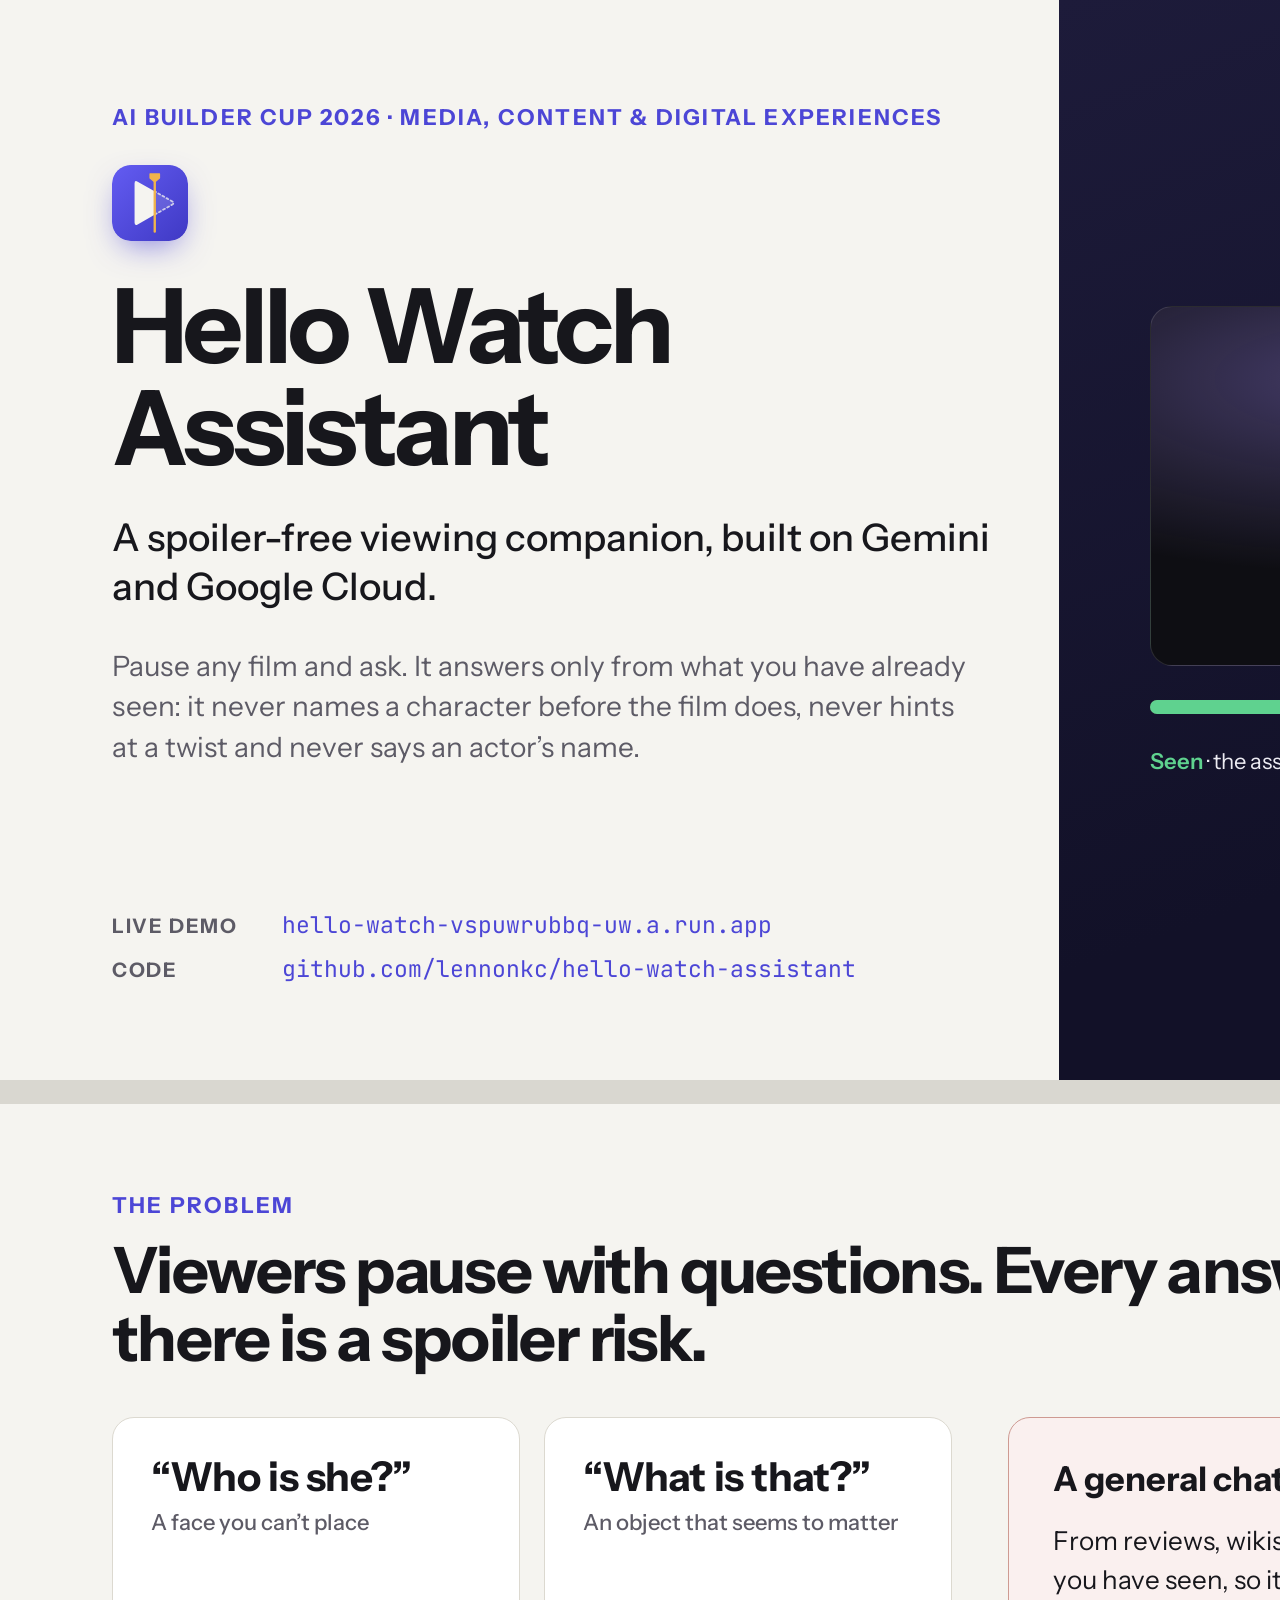
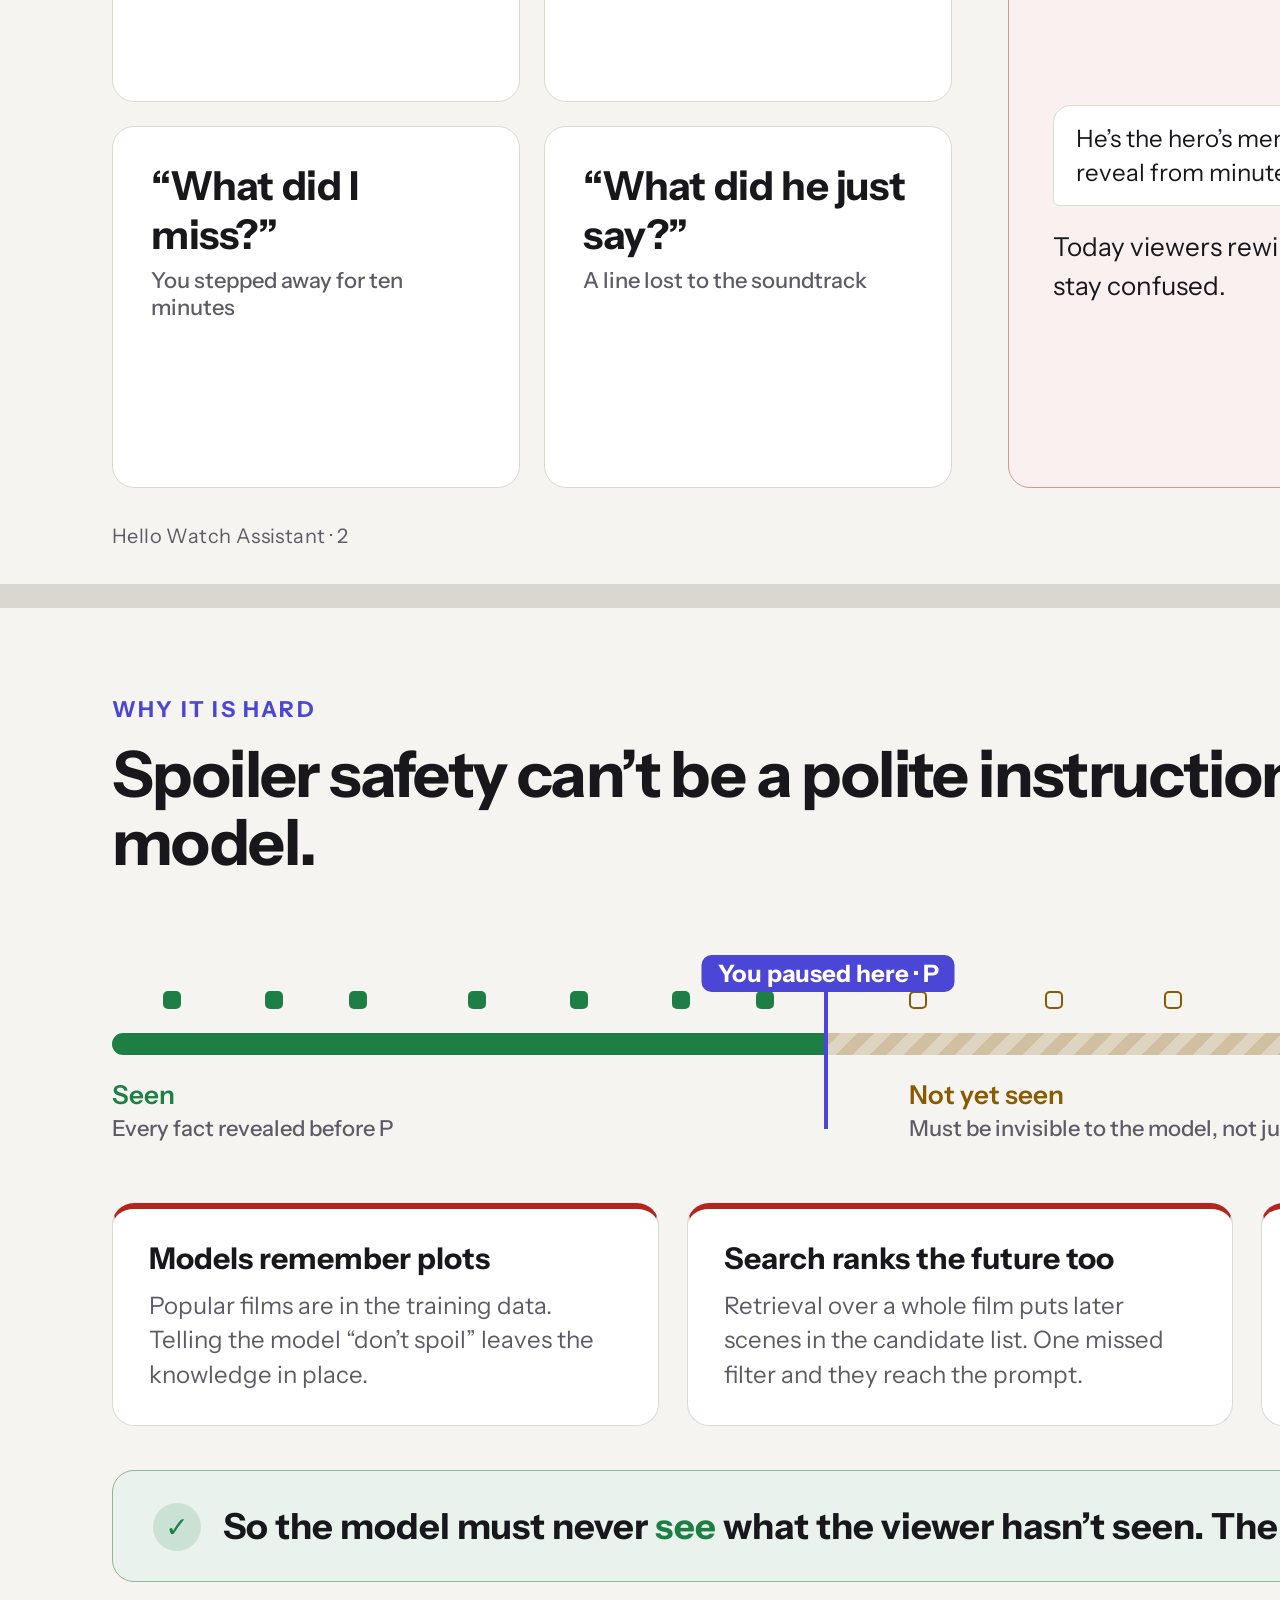
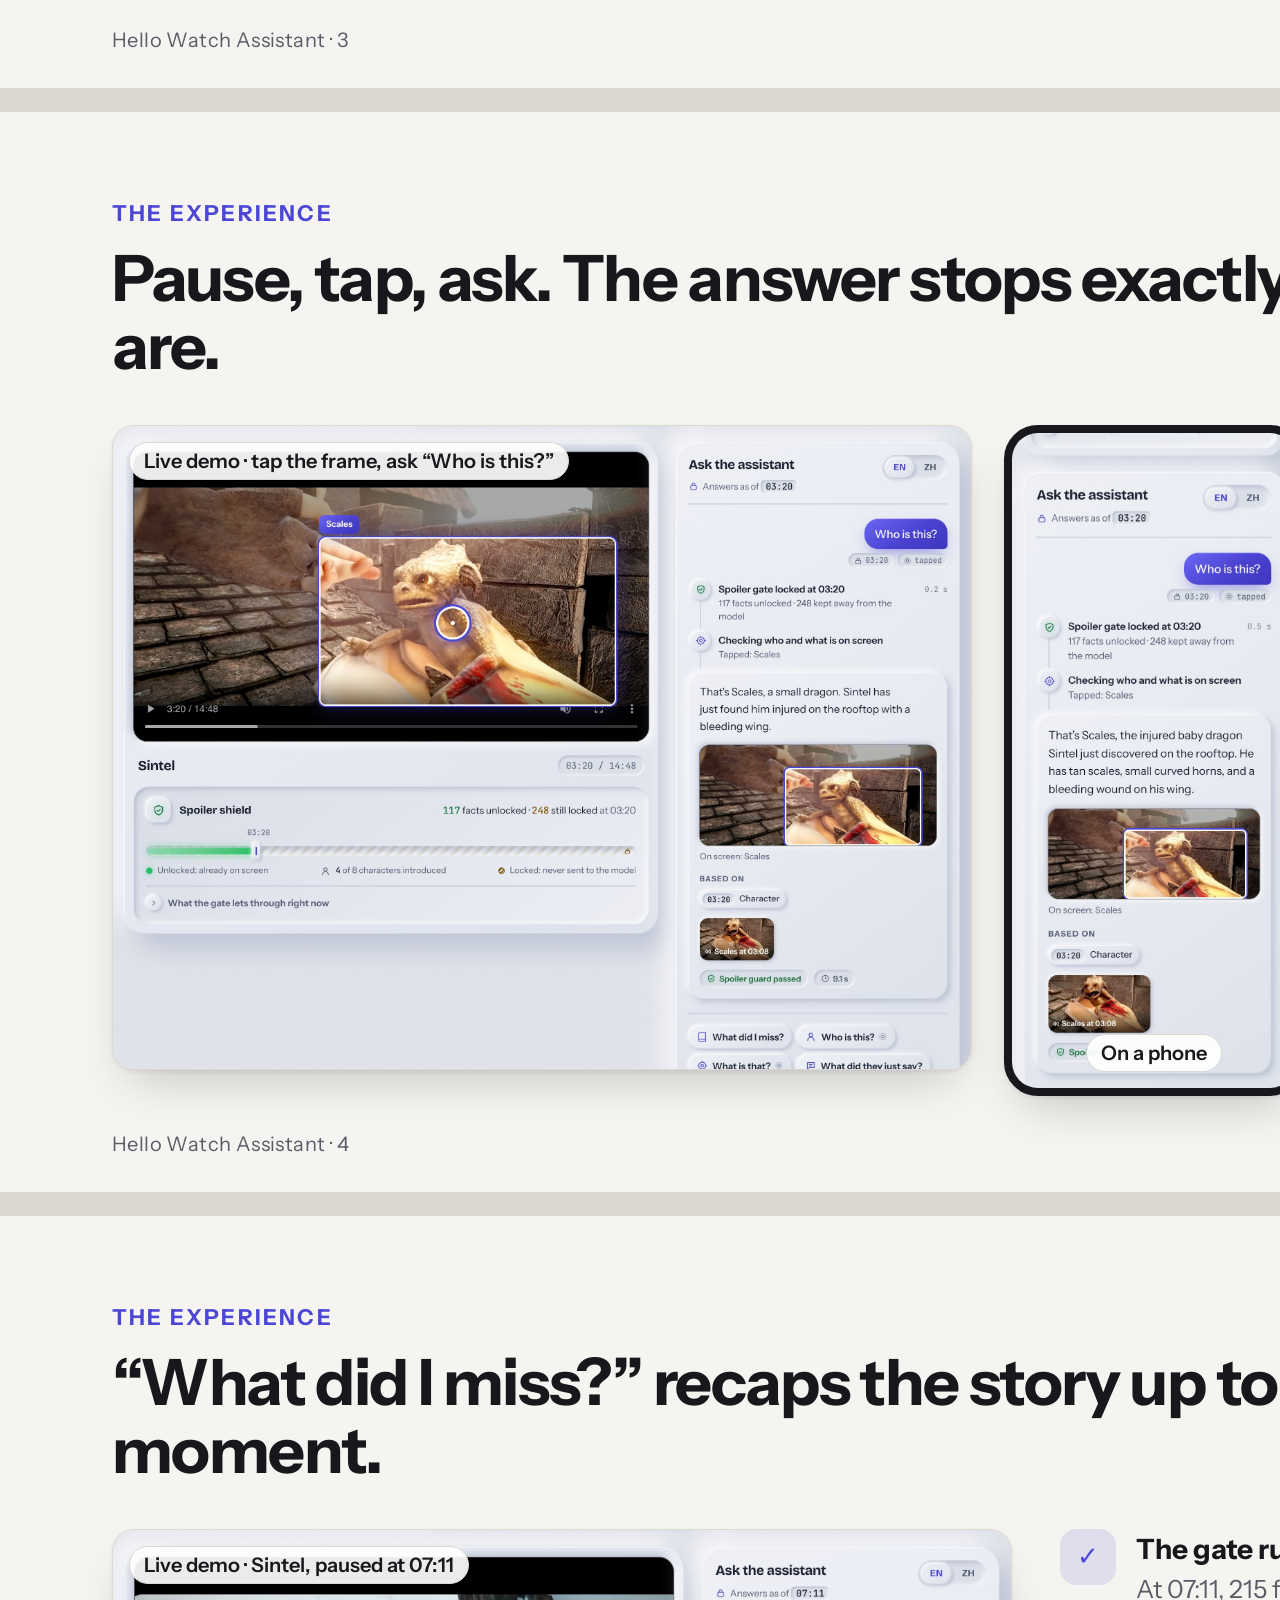
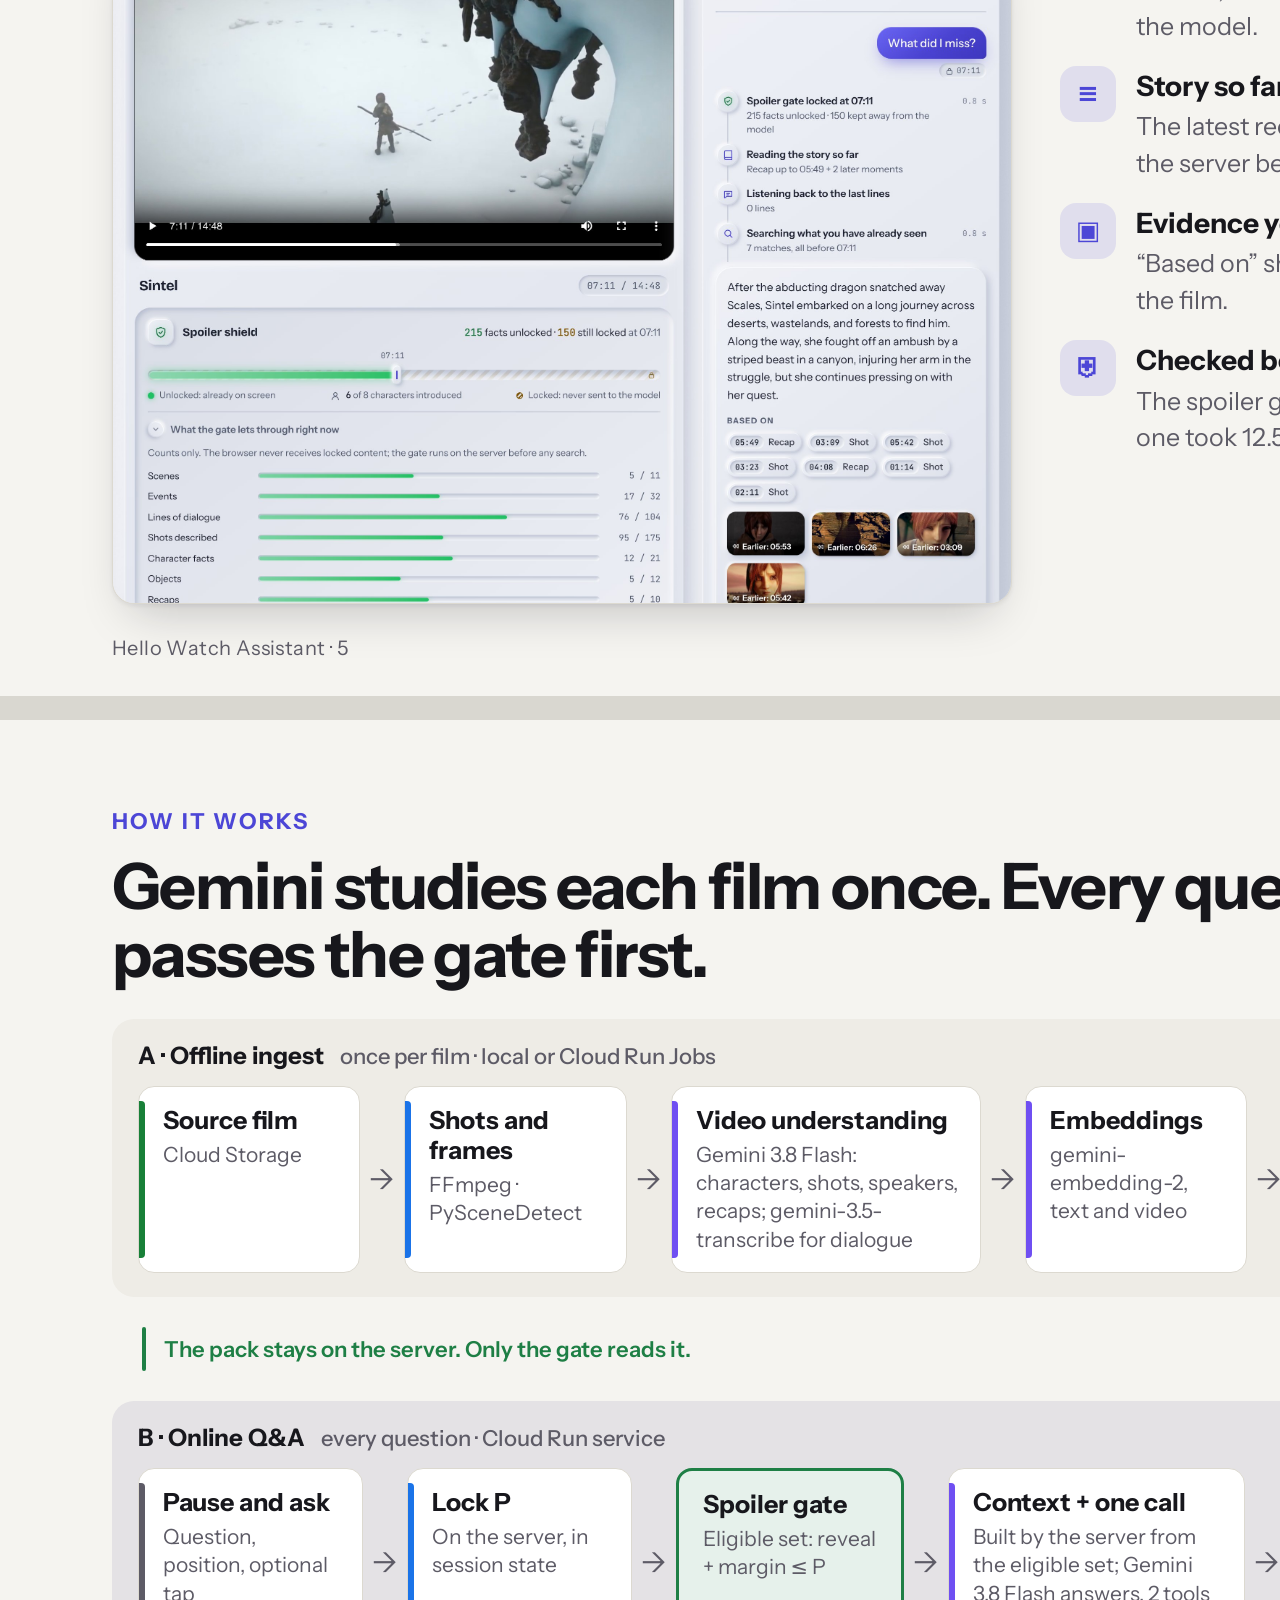
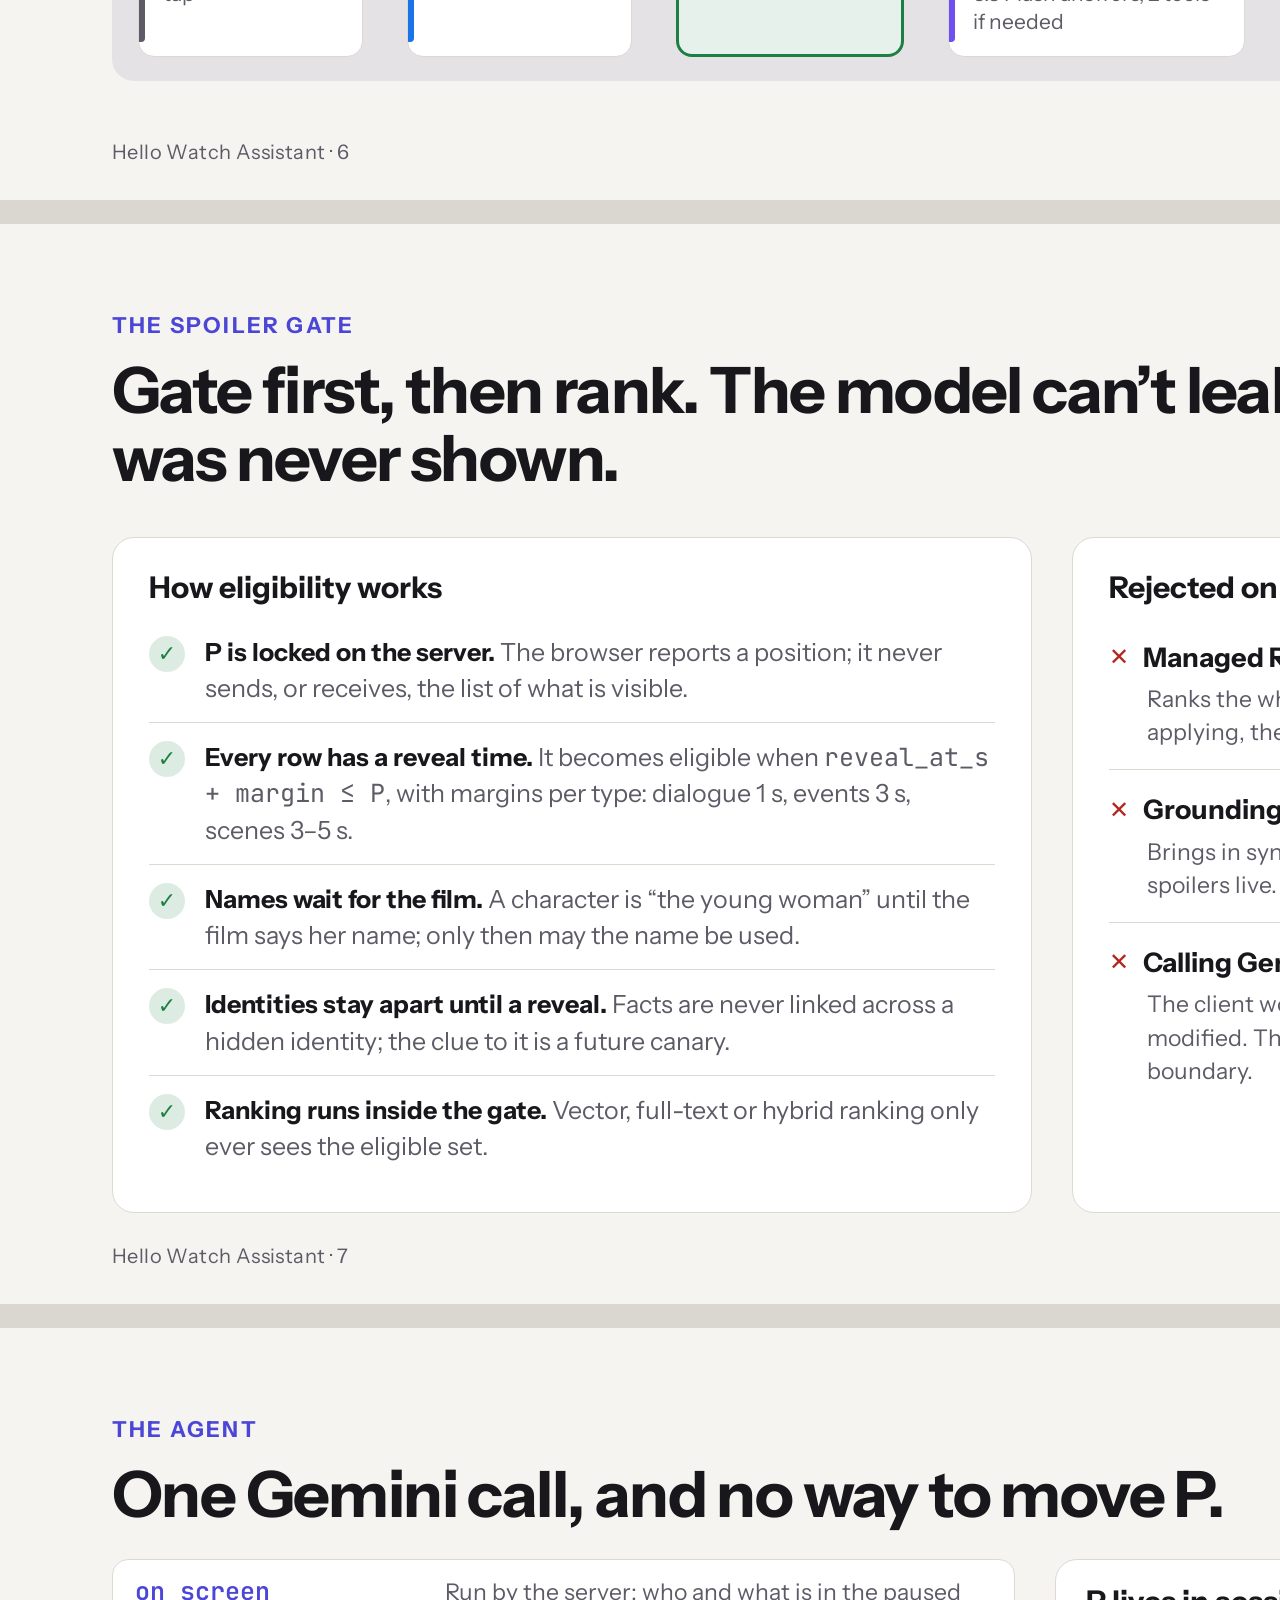
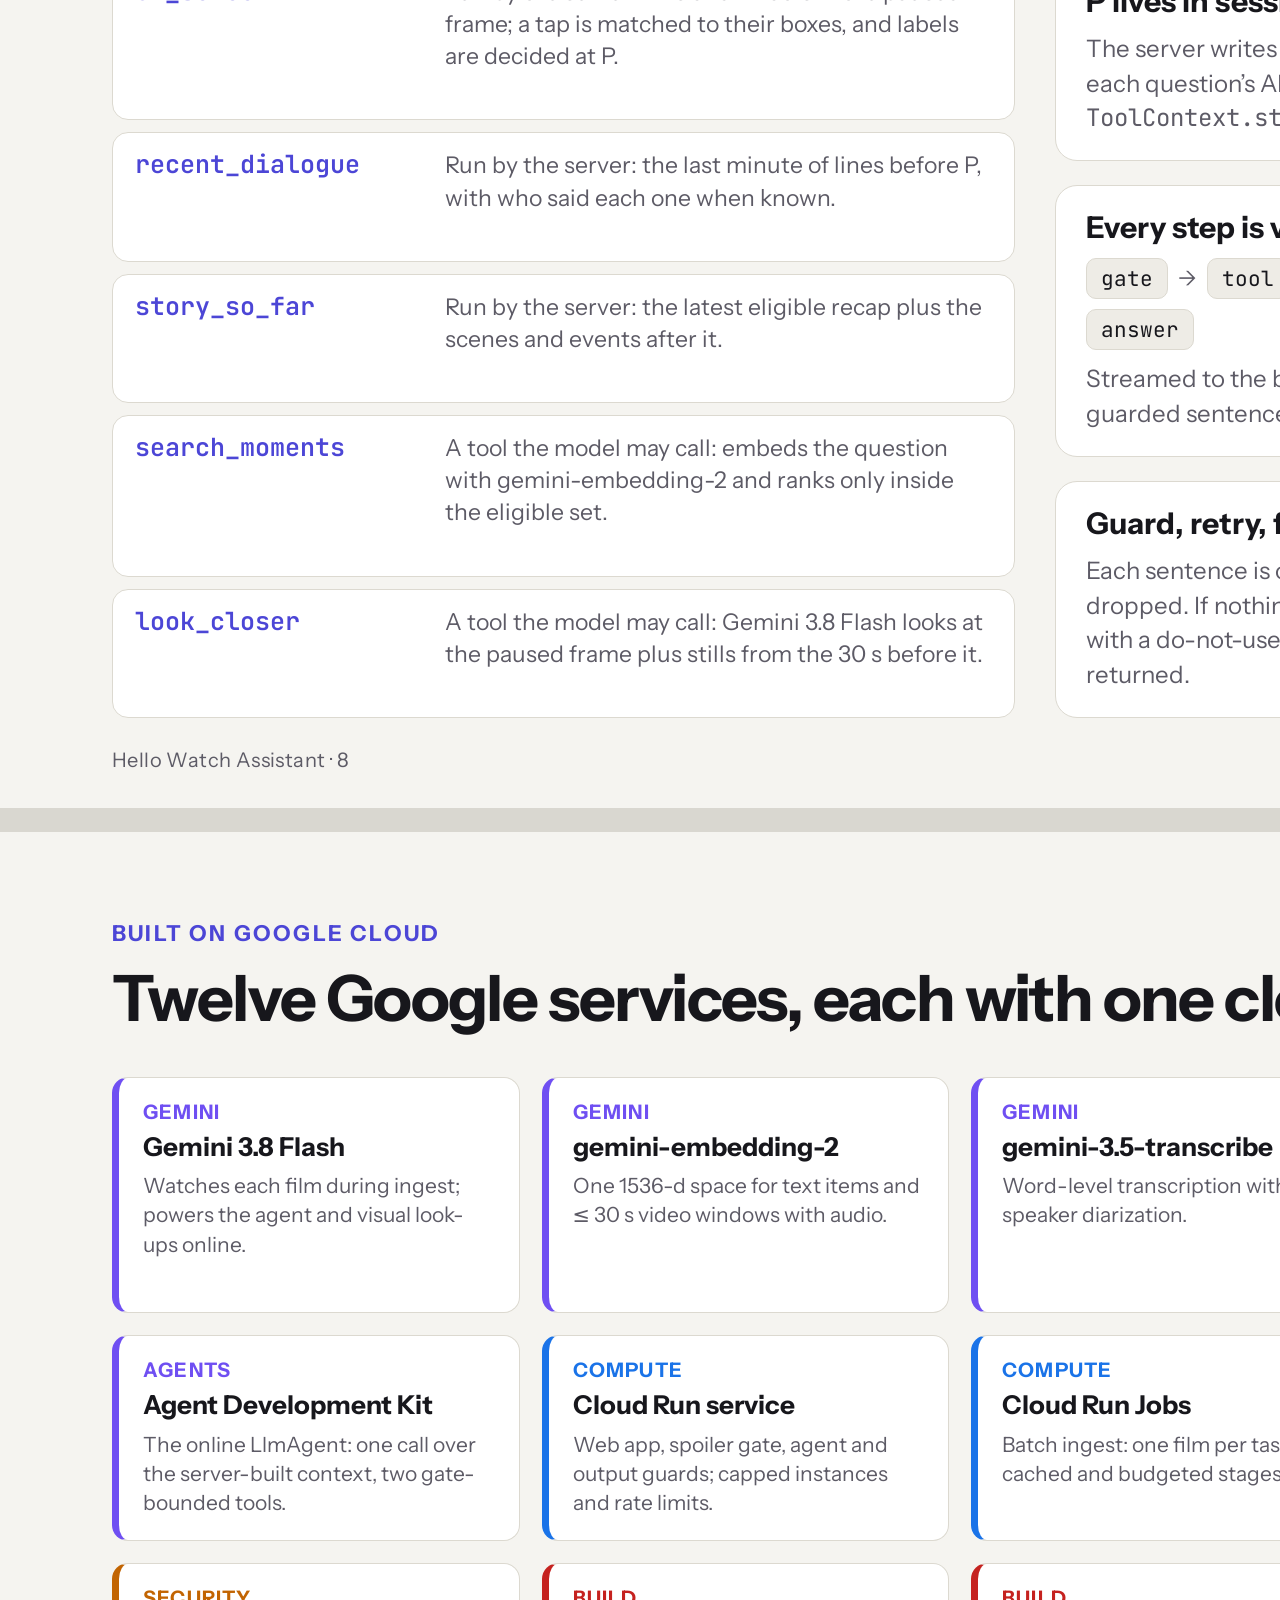
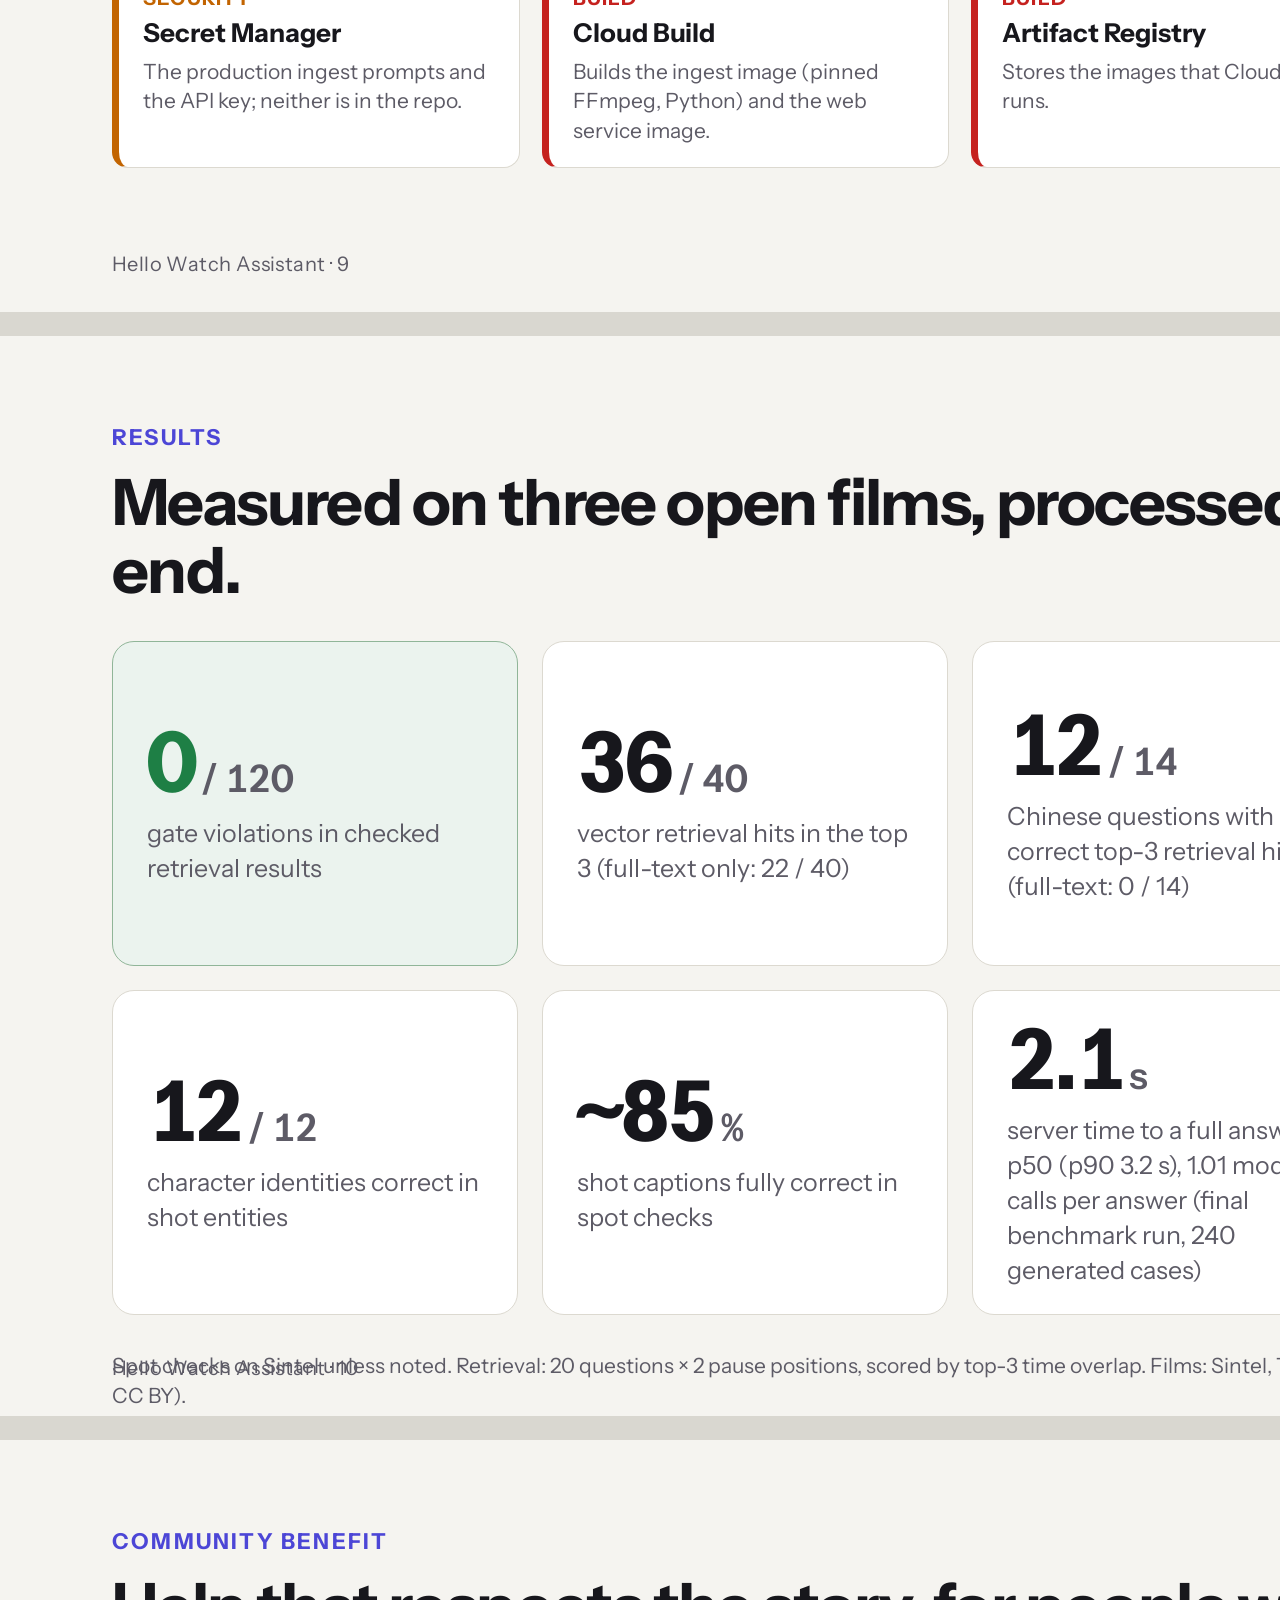
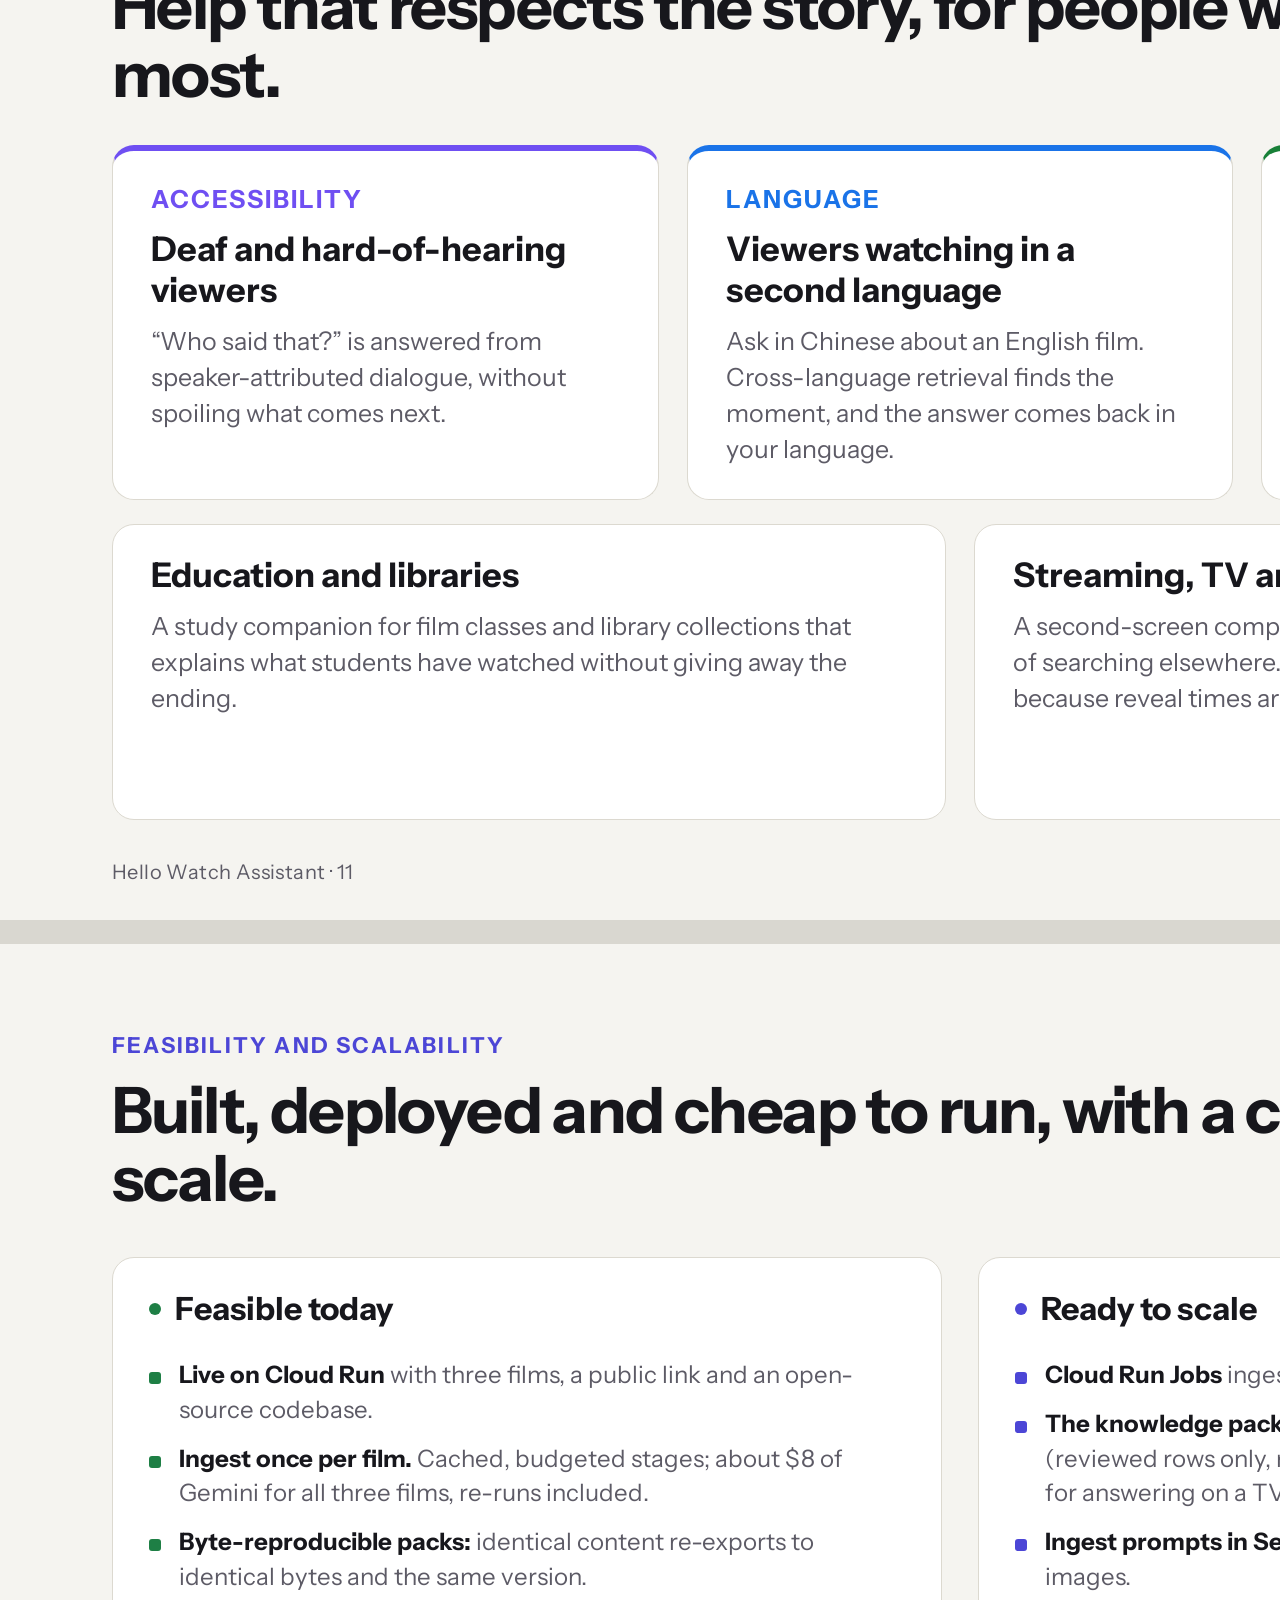
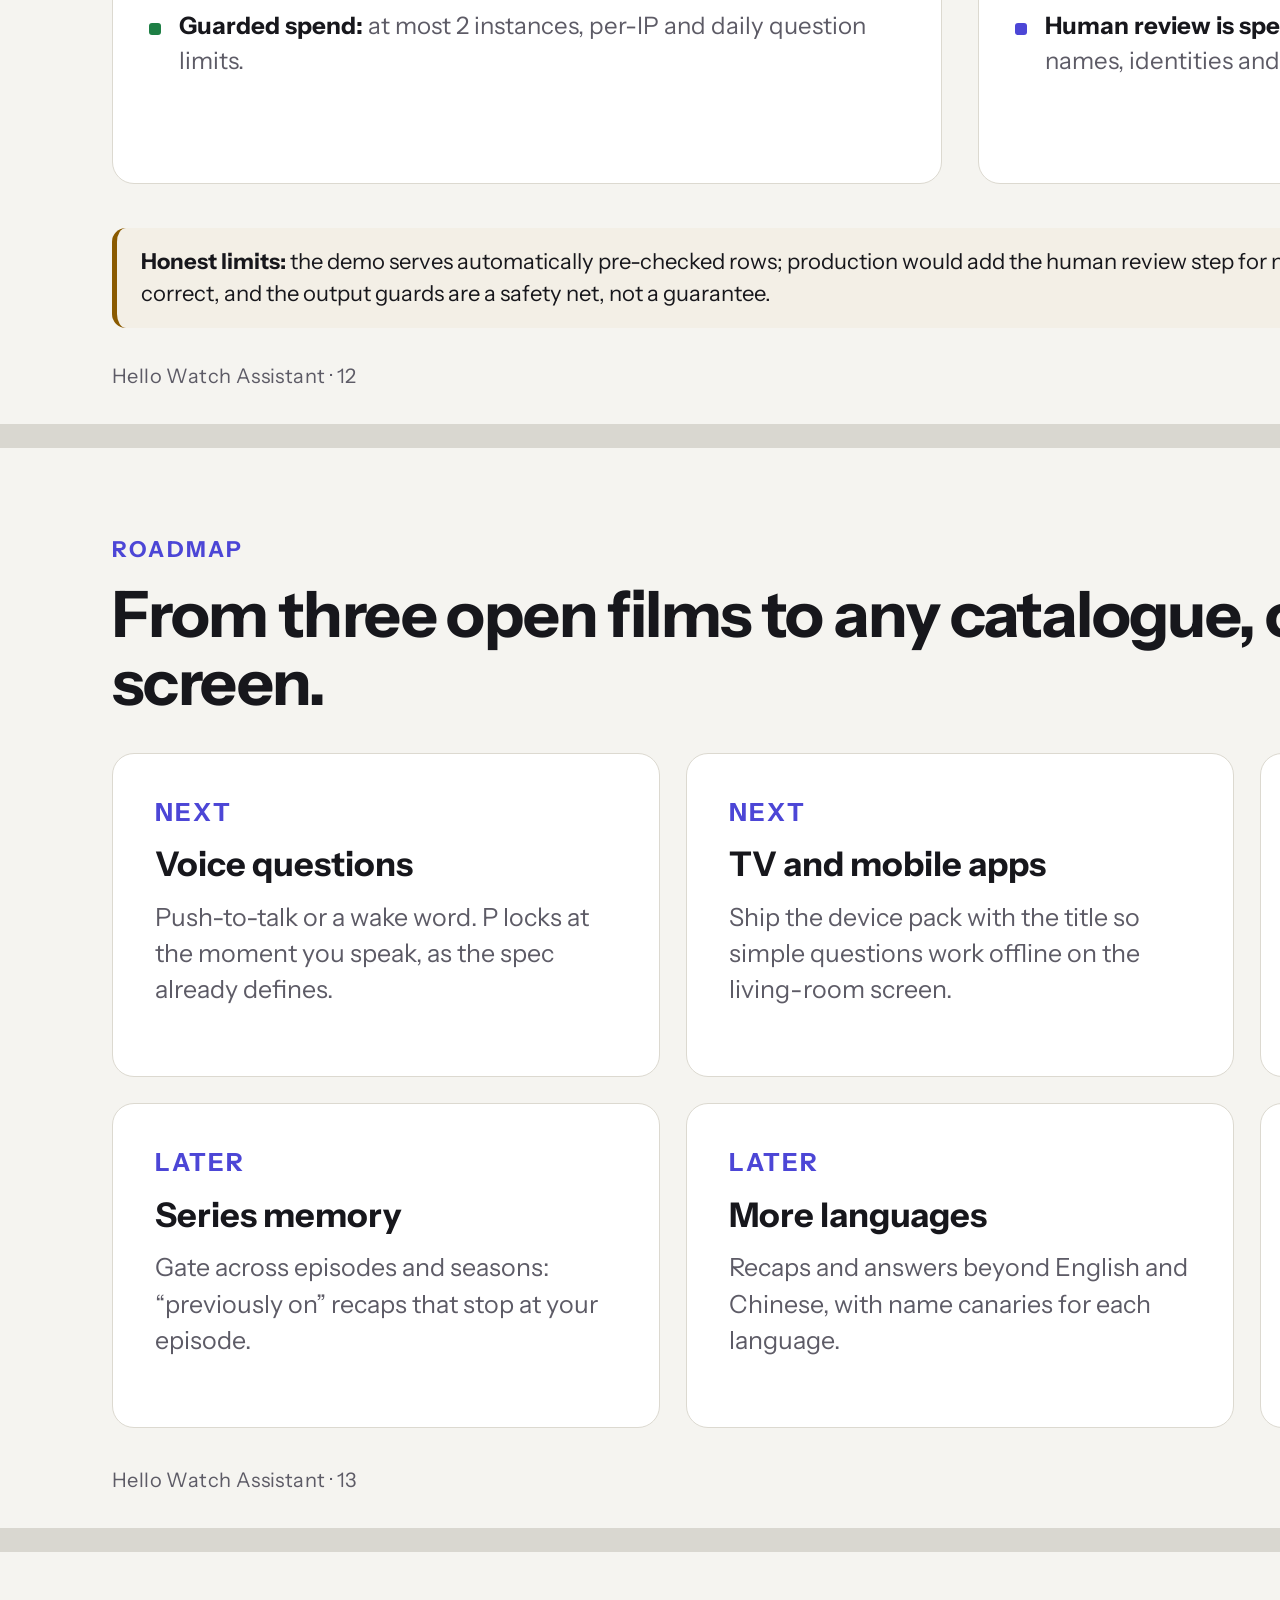
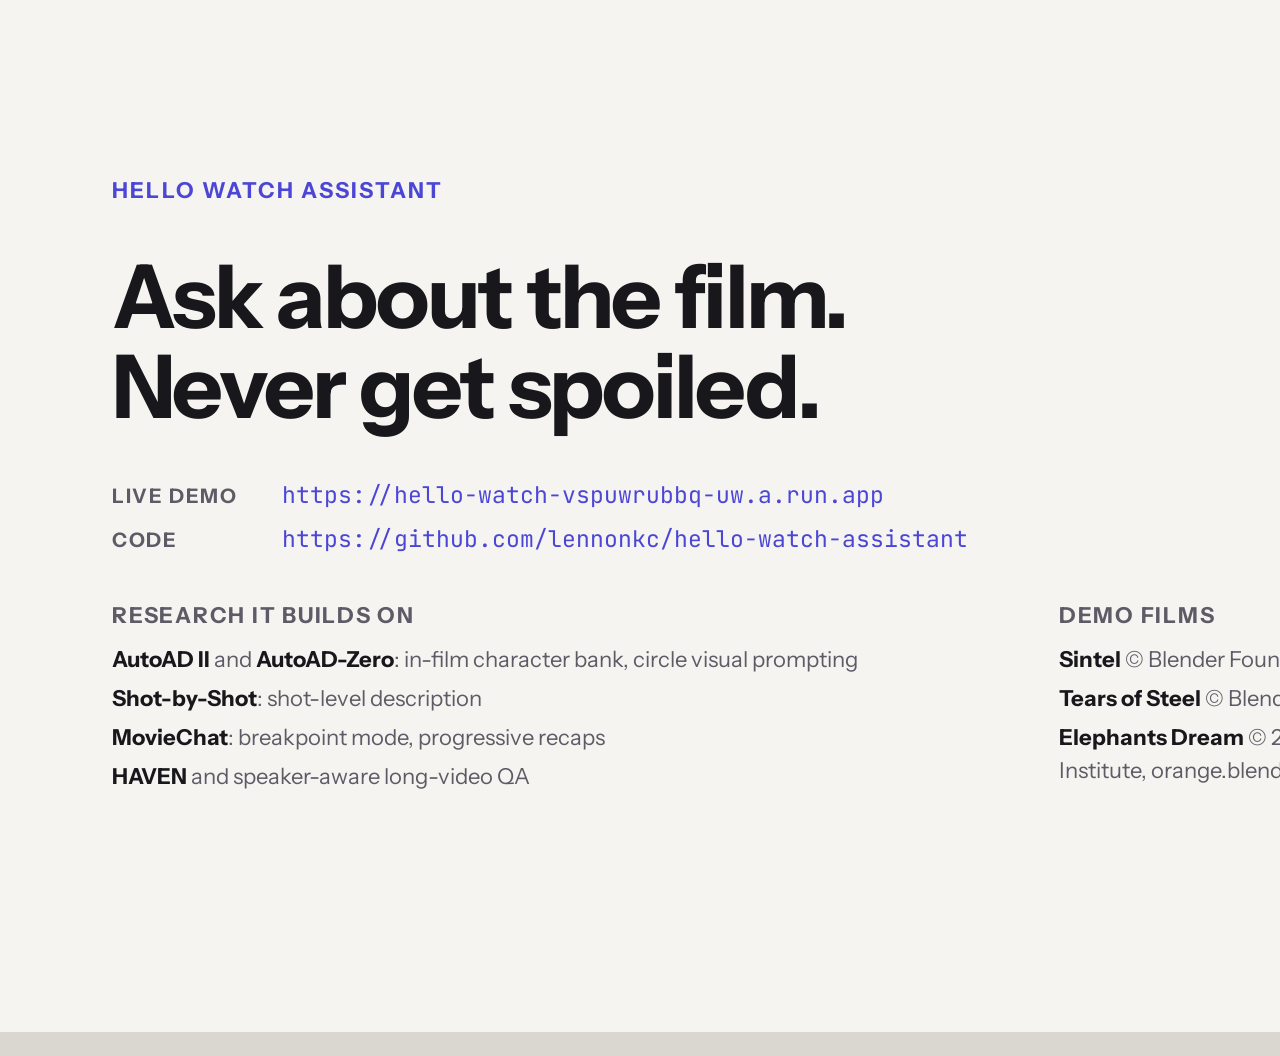
==== commit 89b91252: "Results of the final benchmark run in the README, the bench page, the architecture tab and the deck;" ====
--- a/docs/deck/deck.html
+++ b/docs/deck/deck.html
@@ -551,7 +551,7 @@
 <section class="slide tight" data-n="8">
   <div class="head">
     <p class="eyebrow">The agent</p>
-    <h2 class="h1">Server-built context, one Gemini call, and no way to move P.</h2>
+    <h2 class="h1">One Gemini call, and no way to move P.</h2>
   </div>
   <div class="grid" style="grid-template-columns: 1.2fr 1fr; gap: 40px; flex: 1">
     <div class="tools">
@@ -614,7 +614,7 @@
     <div class="stat"><span class="v">10<small> / 10</small></span><p>speaker attributions correct in spot checks</p></div>
     <div class="stat"><span class="v">12<small> / 12</small></span><p>character identities correct in shot entities</p></div>
     <div class="stat"><span class="v">~85<small> %</small></span><p>shot captions fully correct in spot checks</p></div>
-    <!-- results: round 3; the final run's numbers go here --><div class="stat"><span class="v">2.2<small> s</small></span><p>server time to a full answer, p50 (p90 3.9 s), 1.15 model calls per answer (benchmark round 3)</p></div>
+    <div class="stat"><span class="v">2.1<small> s</small></span><p>server time to a full answer, p50 (p90 3.2 s), 1.01 model calls per answer (final benchmark run, 240 generated cases)</p></div>
     <div class="stat"><span class="v">≈ $8</span><p>total Gemini cost to ingest all three films, re-runs included</p></div>
   </div>
   <p class="note">Spot checks on Sintel unless noted. Retrieval: 20 questions × 2 pause positions, scored by top-3 time overlap. Films: Sintel, Tears of Steel, Elephants Dream (Blender Foundation, CC BY).</p>
